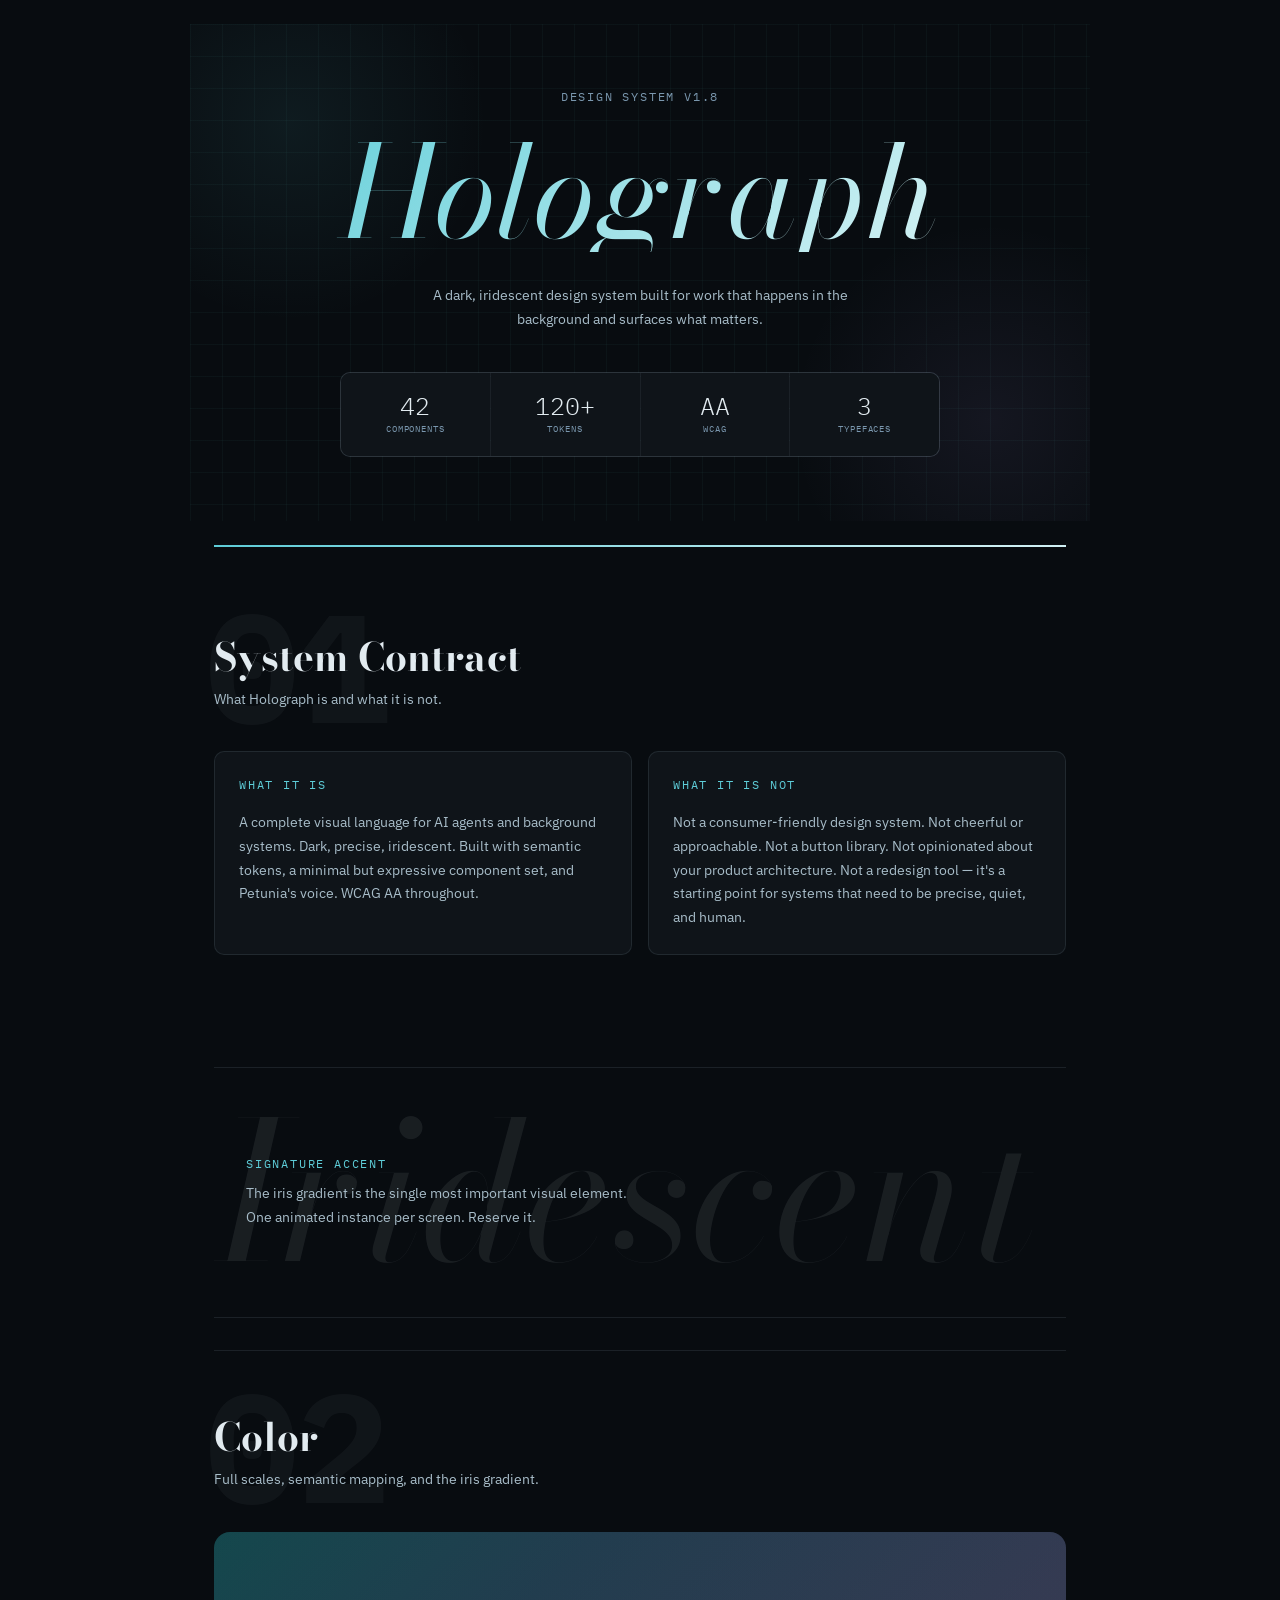
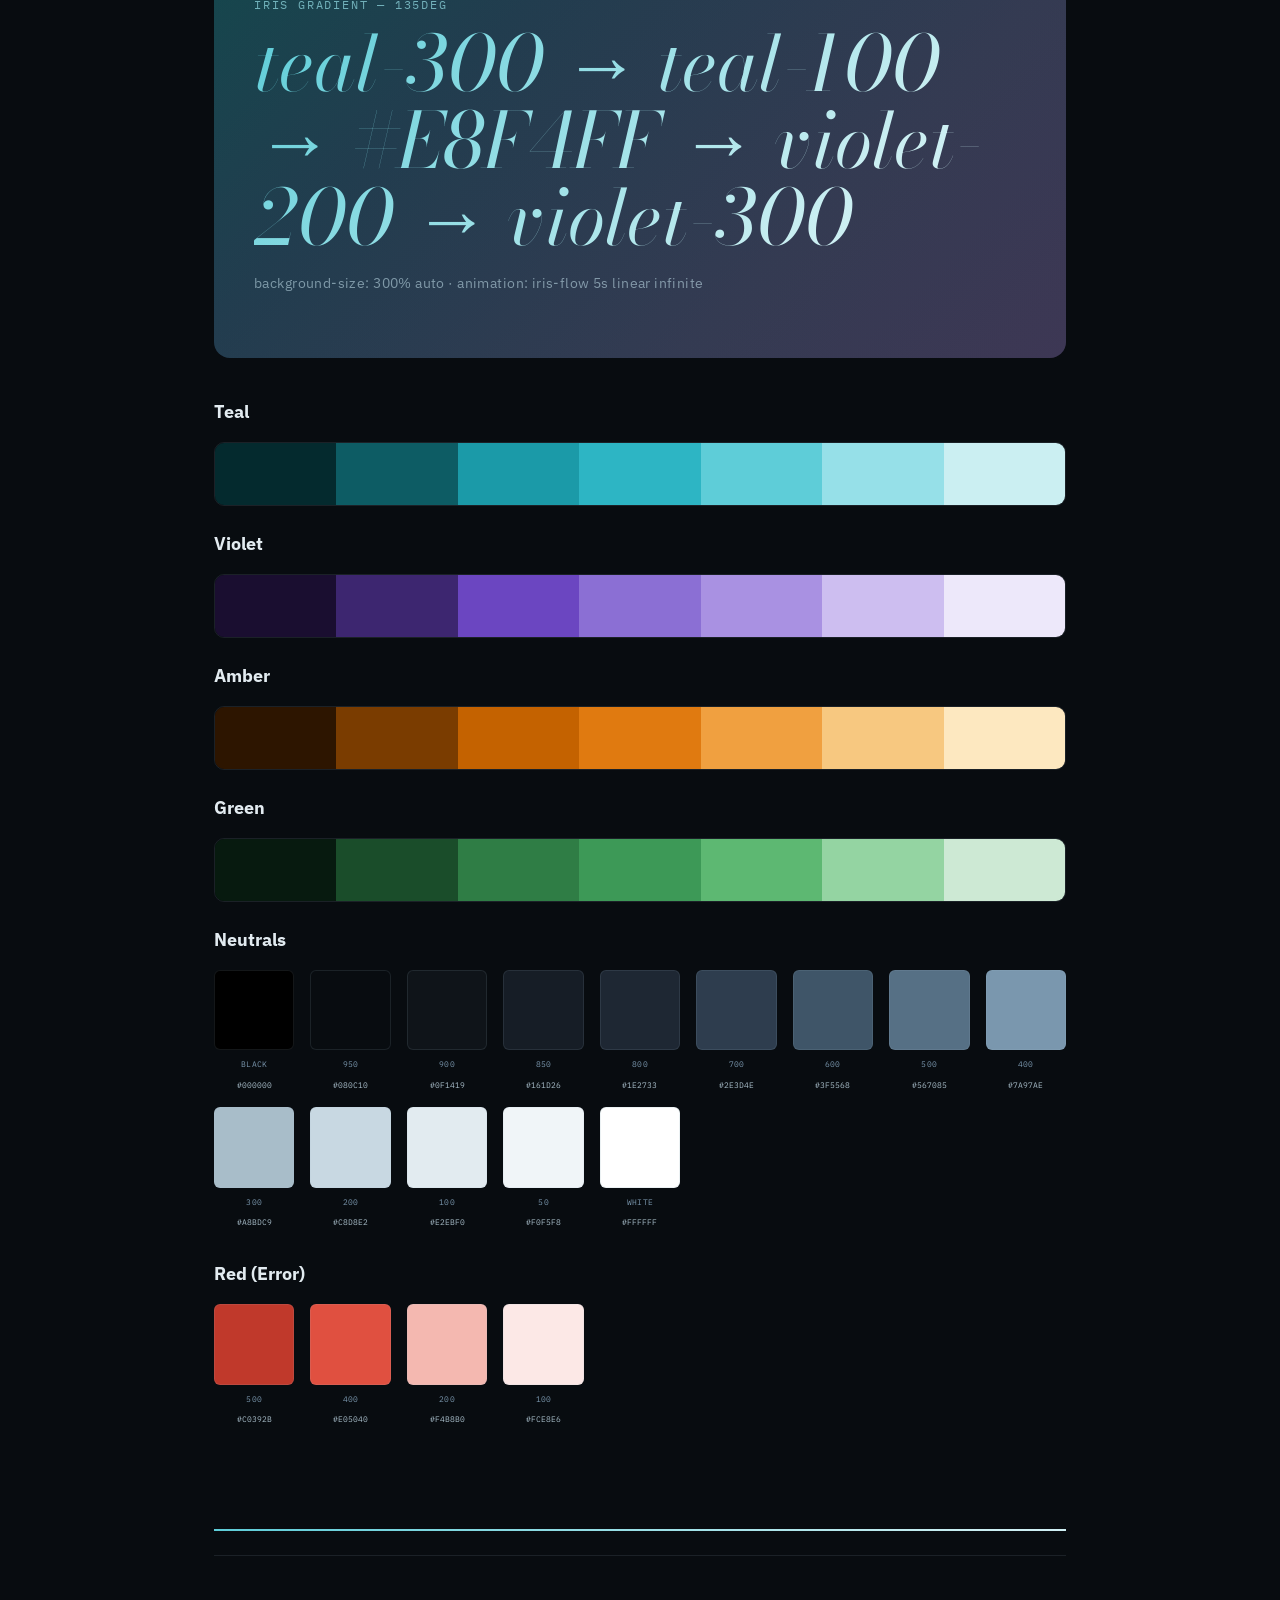
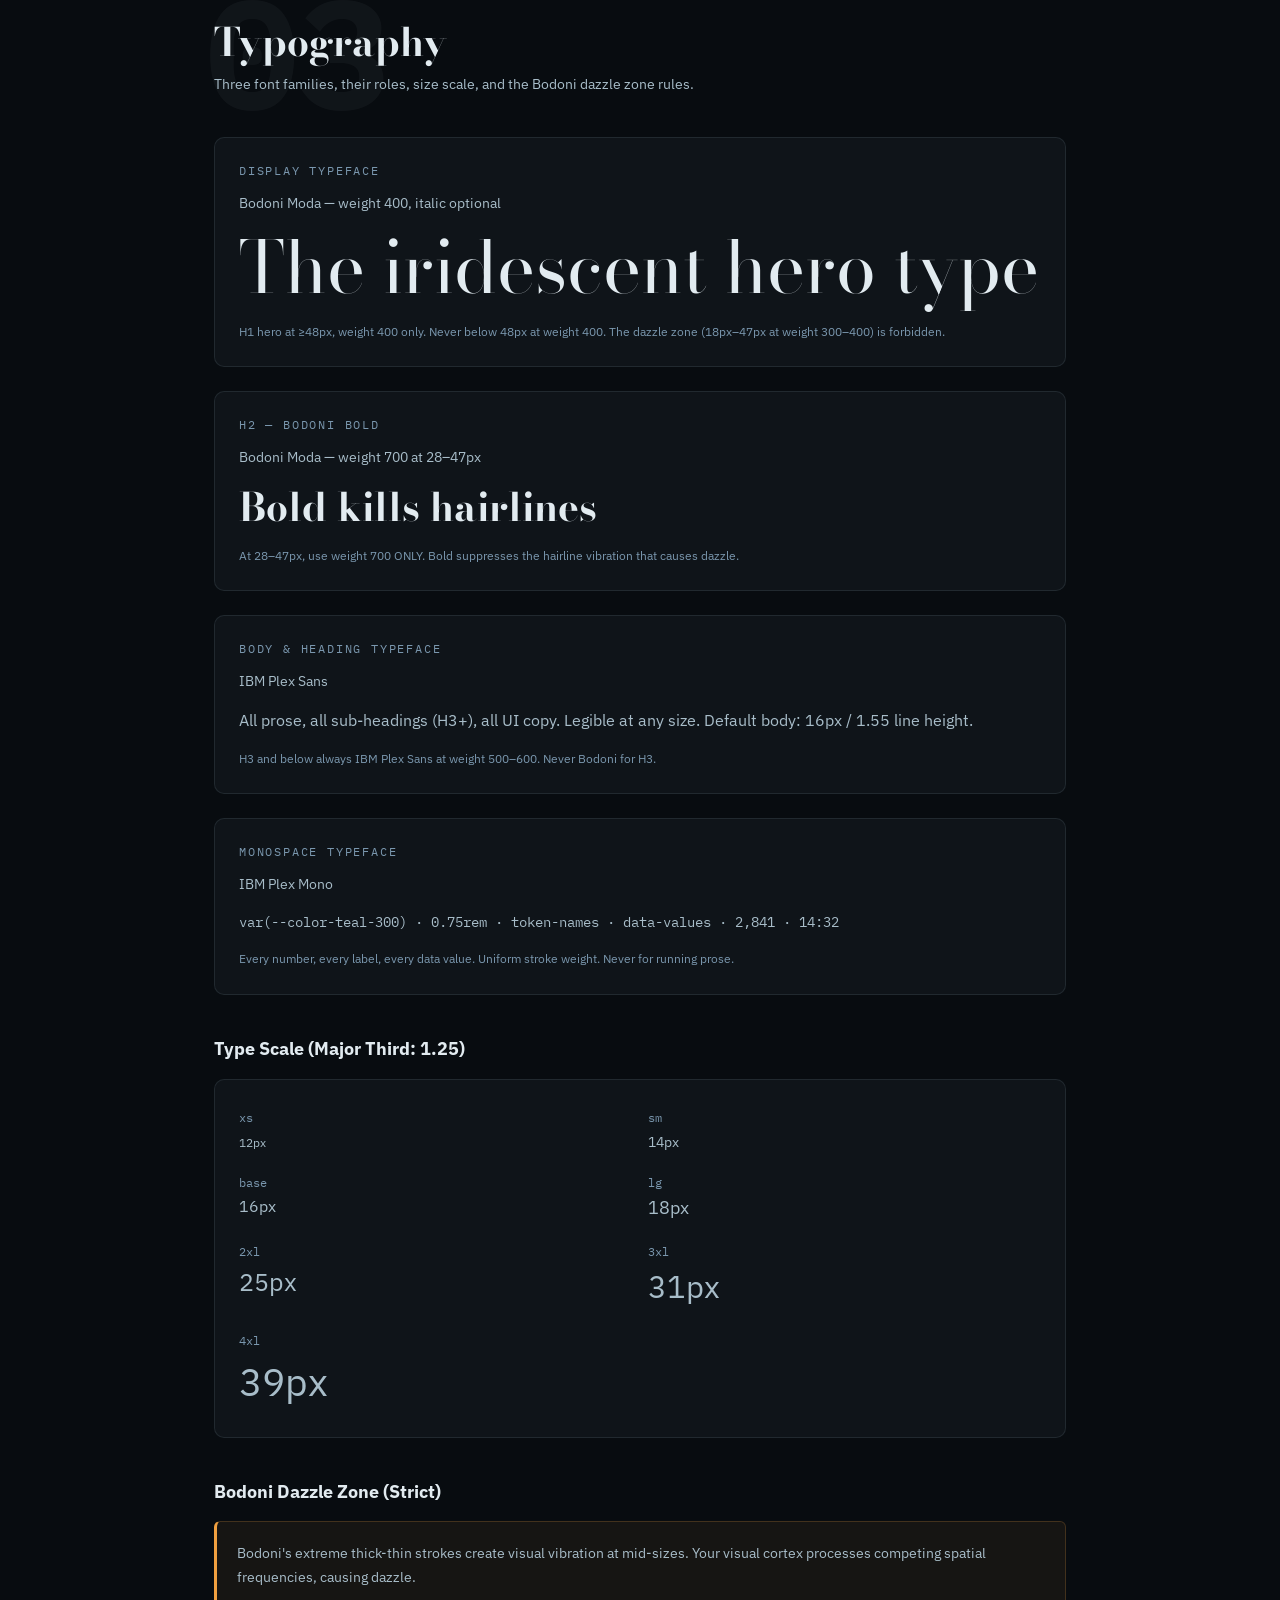
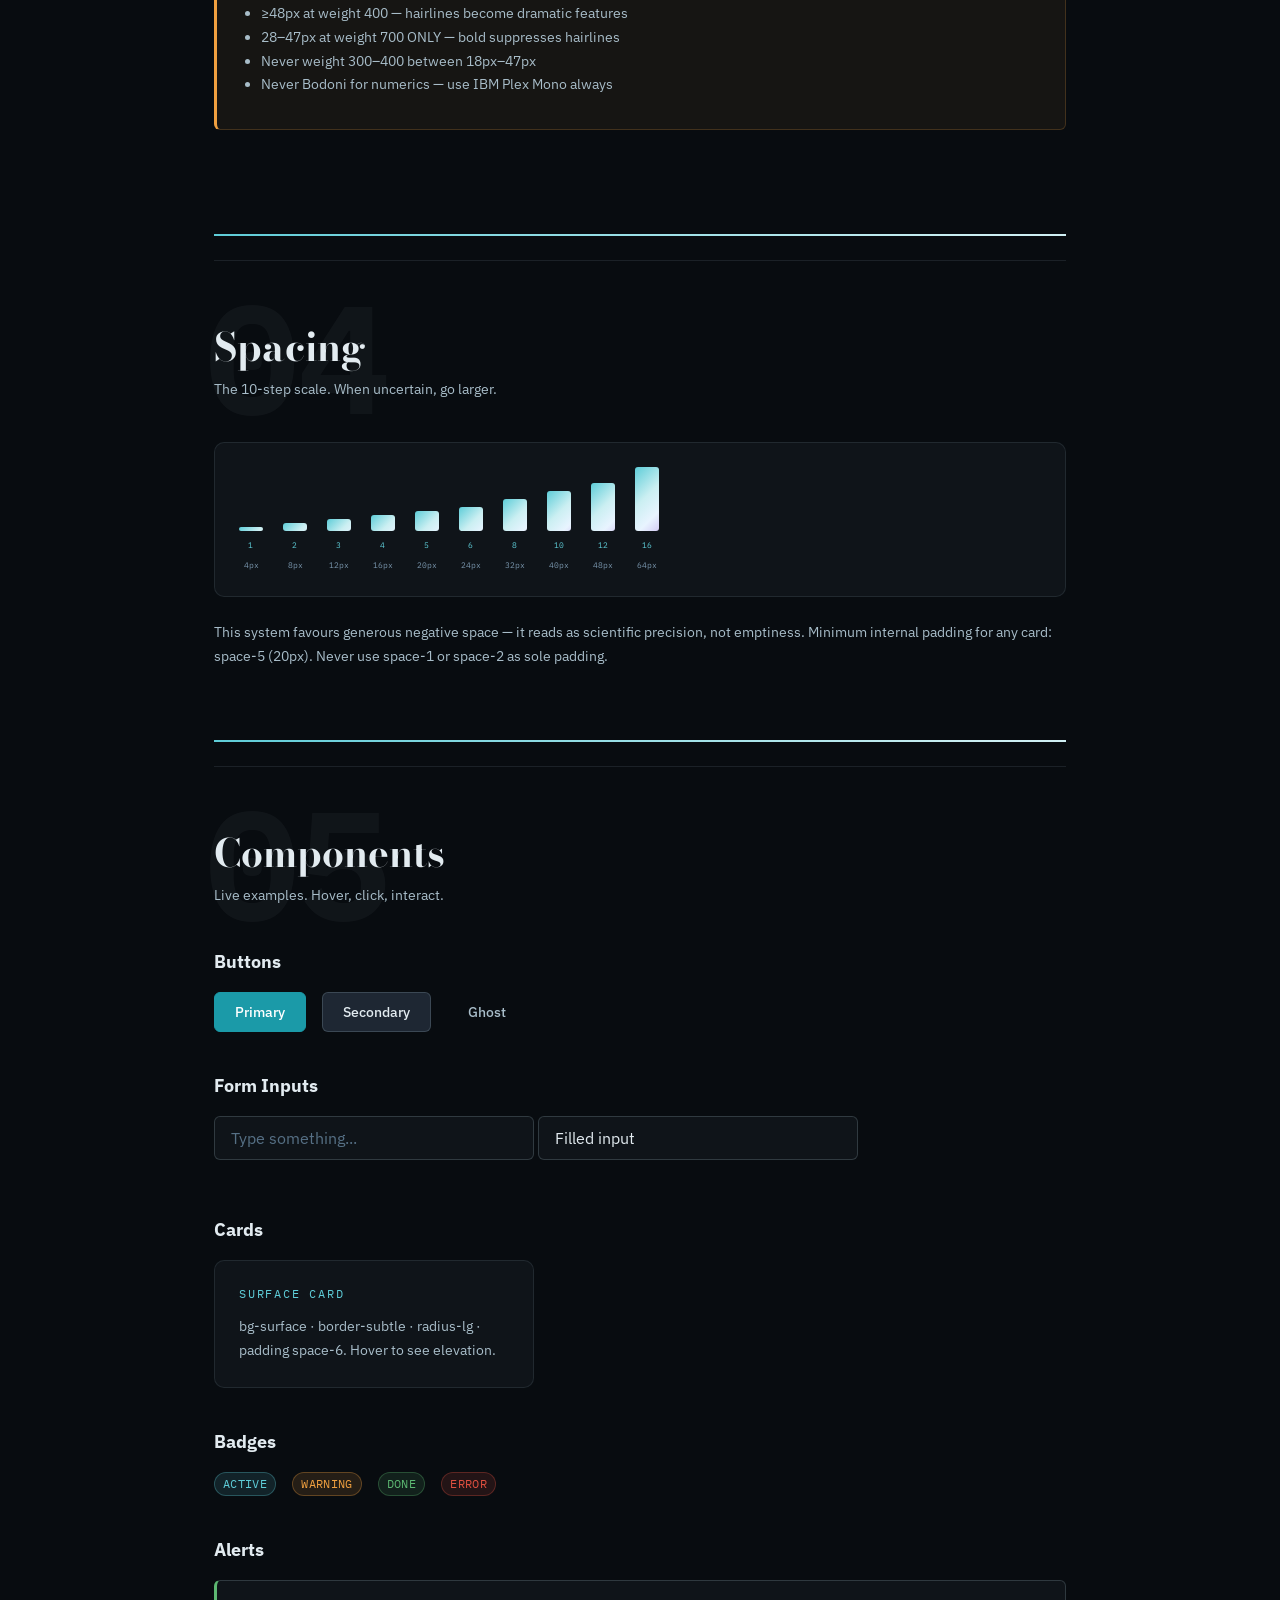
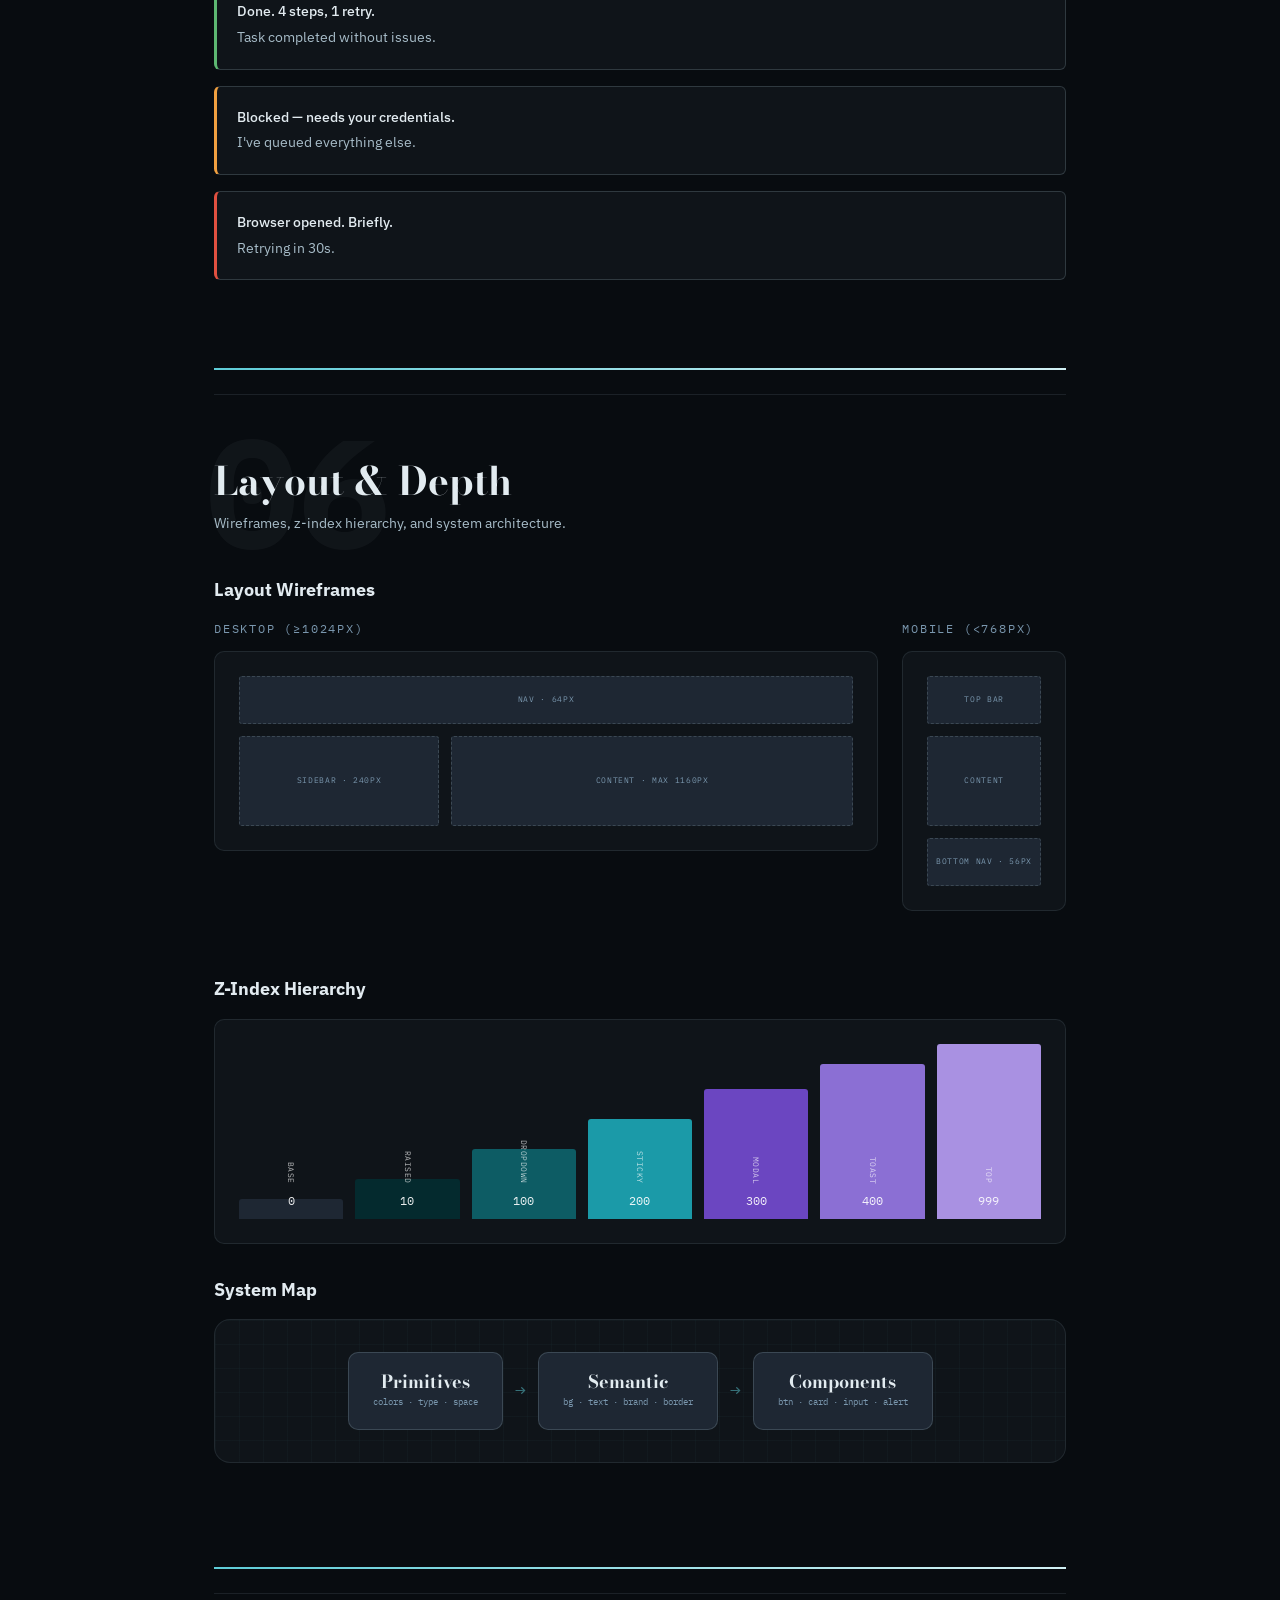
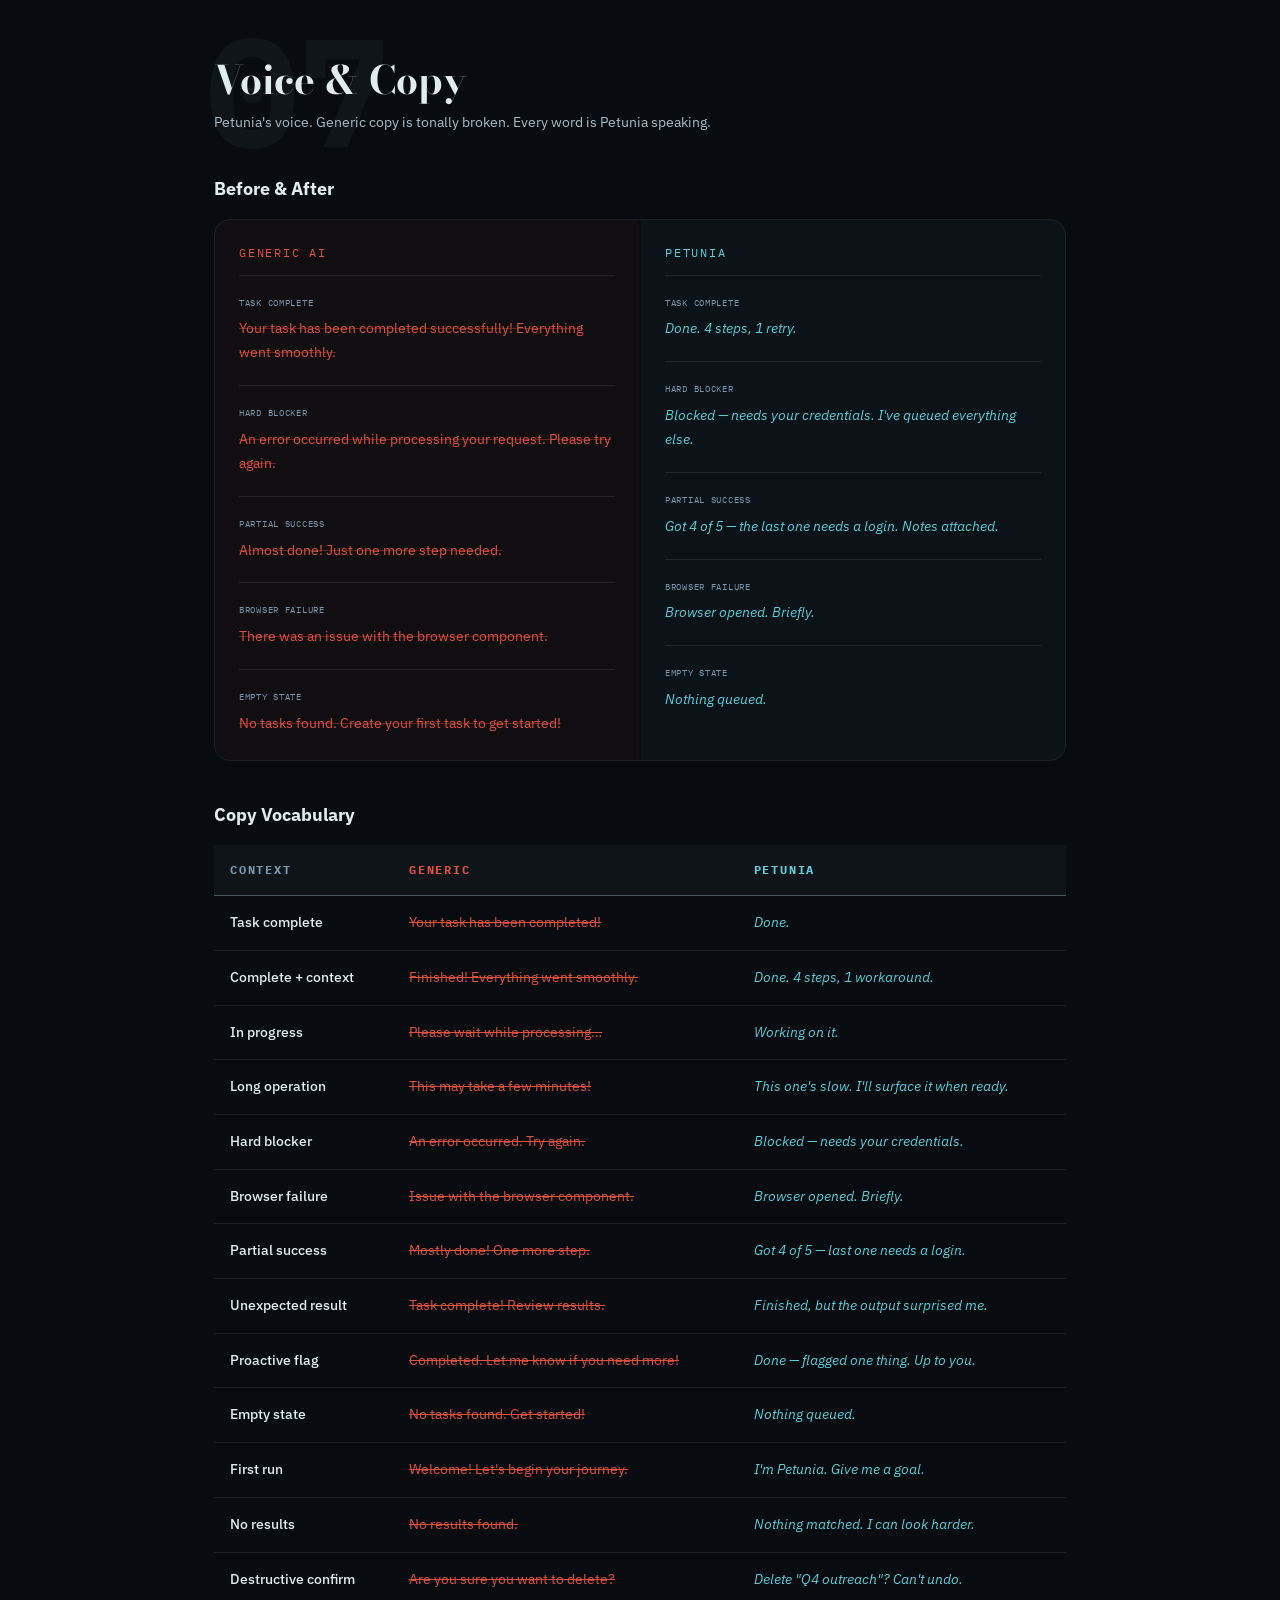
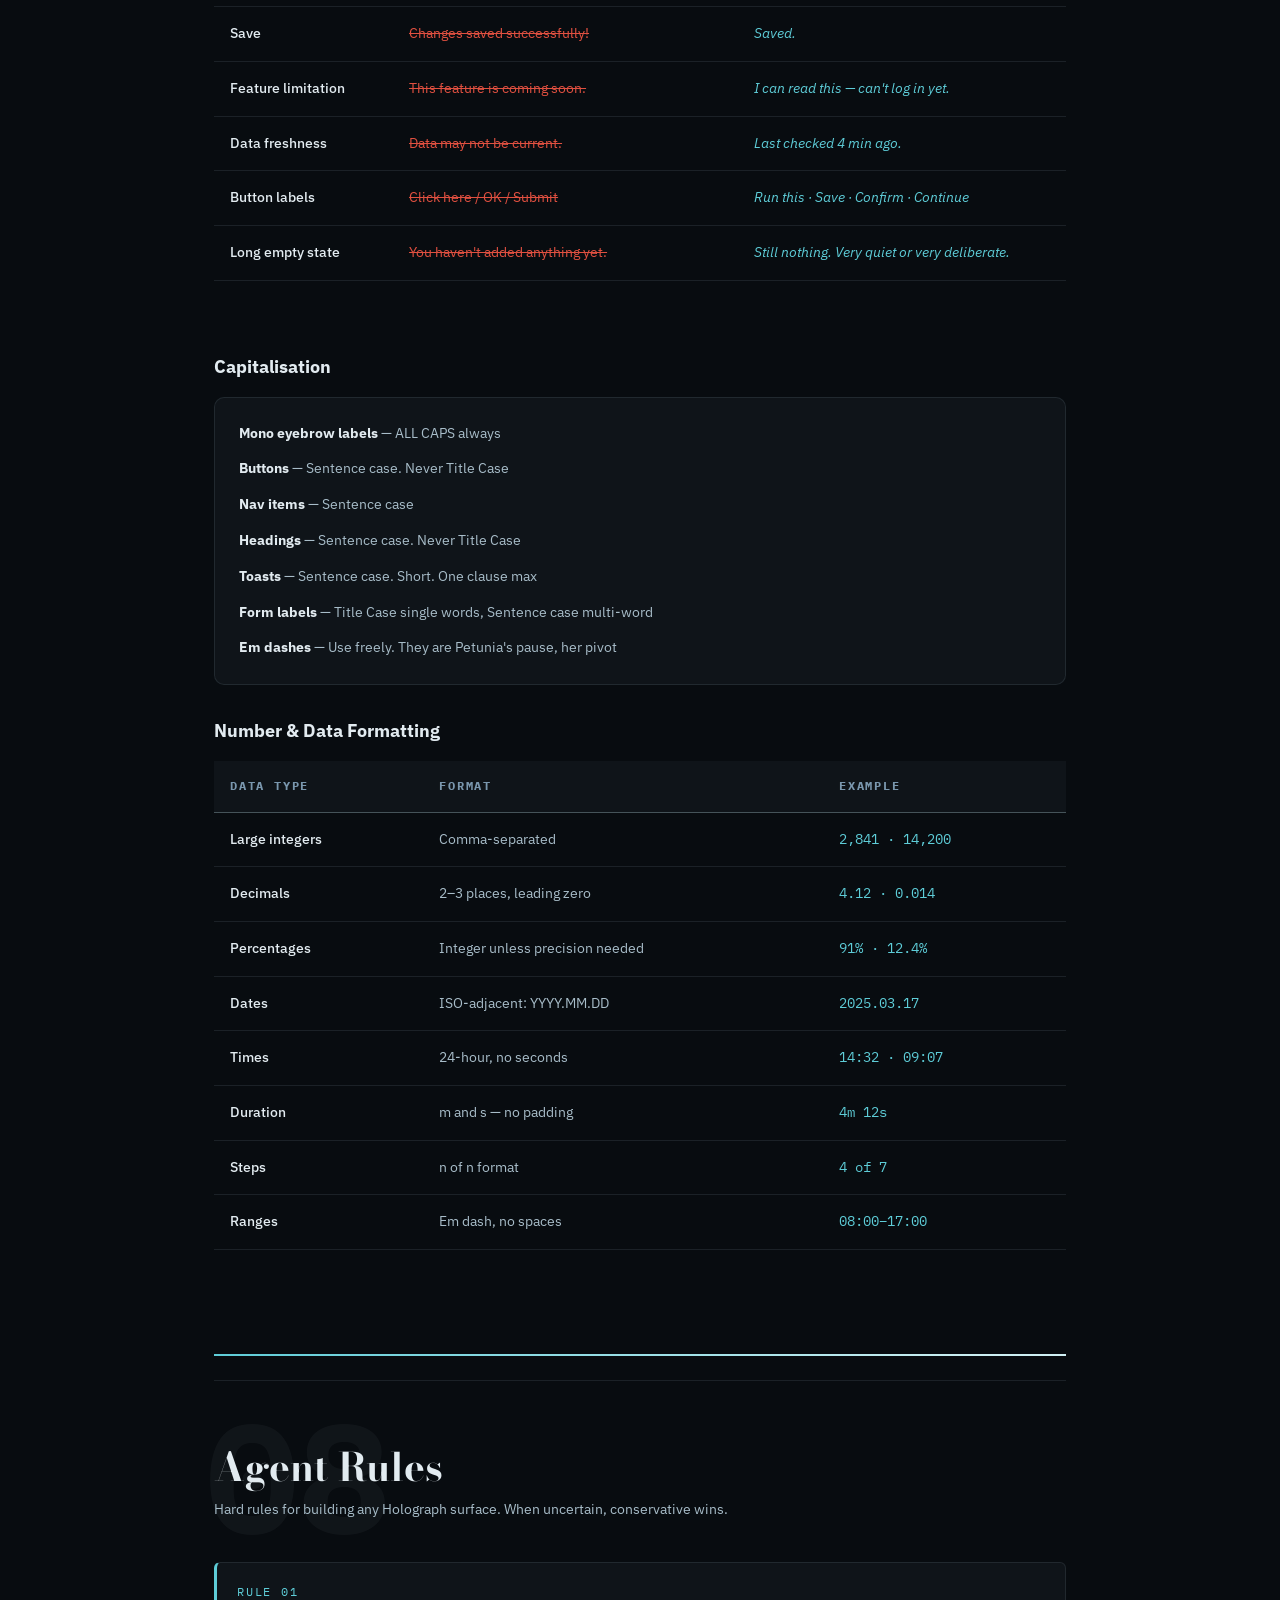
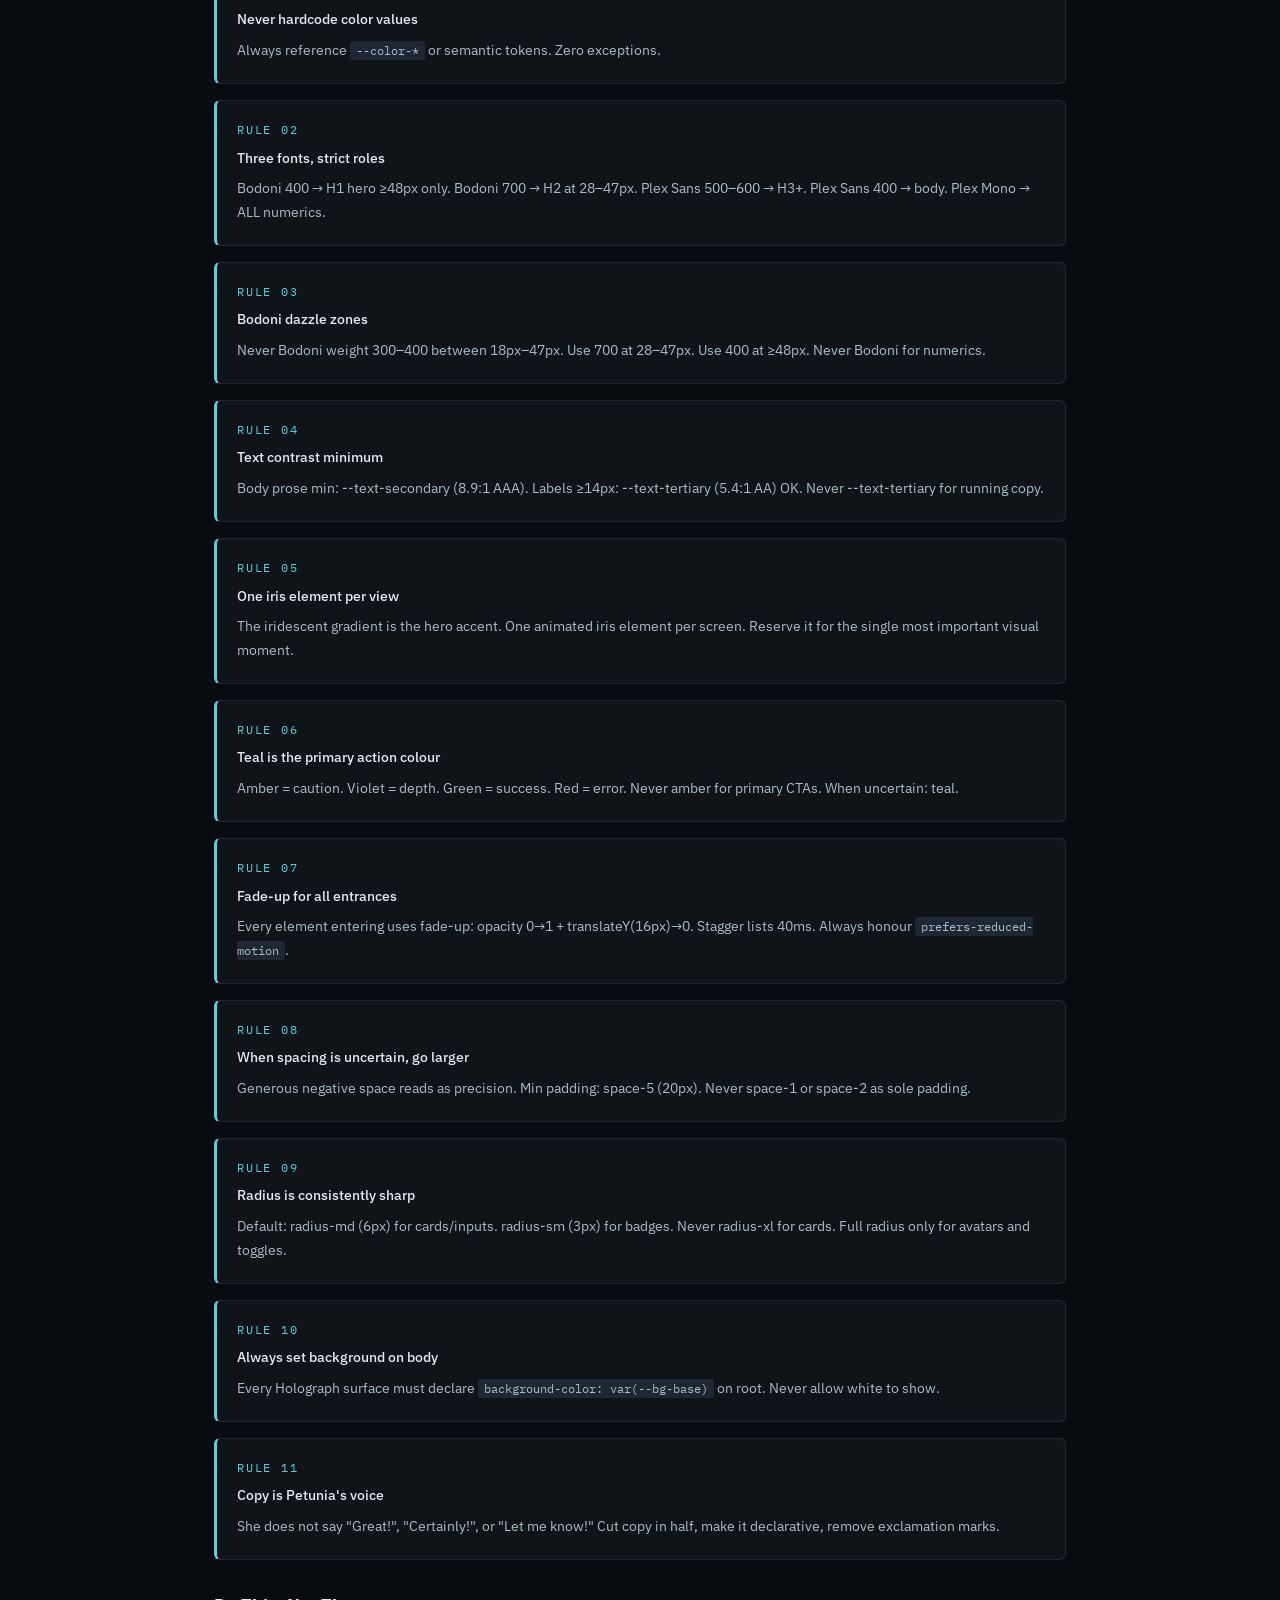
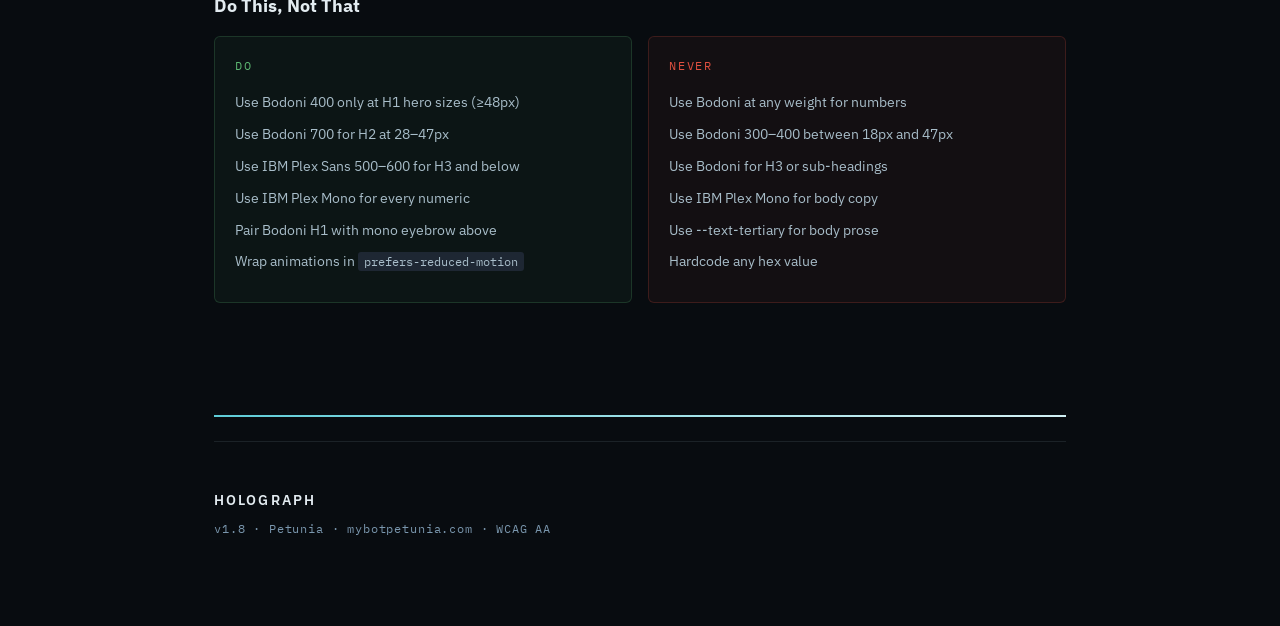
==== design/index.html @ ef8c30b2 "Restore visual richness to design system — hero, Bodoni bleed, iris showcase, color bands, live comp" ====
<!DOCTYPE html>
<html lang="en">
<head>
  <meta charset="UTF-8">
  <meta name="viewport" content="width=device-width, initial-scale=1.0">
  <title>Holograph — Design System v1.8</title>
  <link rel="icon" type="image/svg+xml" href="[data-uri]">
  <meta name="theme-color" content="#080C10">
  <link rel="preconnect" href="https://fonts.googleapis.com">
  <link href="https://fonts.googleapis.com/css2?family=Bodoni+Moda:ital,opsz,wght@0,6..96,400;0,6..96,700;1,6..96,300&family=IBM+Plex+Mono:wght@300;400;500&family=IBM+Plex+Sans:ital,wght@0,300;0,400;0,500;1,400&display=swap" rel="stylesheet">
  <style>
    /* ═══════════════════════════════════════════════════════════
       HOLOGRAPH DESIGN SYSTEM v1.8
       Built for: Petunia · mybotpetunia.com
       Visual language: dark, iridescent, precise
       Typography: Bodoni Moda (display) + IBM Plex Sans (body)
                   + IBM Plex Mono (labels / data / code)
       WCAG AA compliant · SIL Open Font License
    ═══════════════════════════════════════════════════════════ */
    :root {
      --color-black:       #000000;
      --color-neutral-950: #080C10;
      --color-neutral-900: #0F1419;
      --color-neutral-850: #161D26;
      --color-neutral-800: #1E2733;
      --color-neutral-700: #2E3D4E;
      --color-neutral-600: #3F5568;
      --color-neutral-500: #567085;
      --color-neutral-400: #7A97AE;
      --color-neutral-300: #A8BDC9;
      --color-neutral-200: #C8D8E2;
      --color-neutral-100: #E2EBF0;
      --color-neutral-50:  #F0F5F8;
      --color-white:       #FFFFFF;
      --color-teal-900:  #042A2E;
      --color-teal-700:  #0D5C64;
      --color-teal-500:  #1B9AA8;
      --color-teal-400:  #2DB5C4;
      --color-teal-300:  #5ECDD8;
      --color-teal-200:  #96E0E8;
      --color-teal-100:  #CBEFF2;
      --color-violet-900: #1A0E30;
      --color-violet-700: #3D2670;
      --color-violet-500: #6B46C1;
      --color-violet-400: #8B6FD4;
      --color-violet-300: #A991E2;
      --color-violet-200: #CDBEF0;
      --color-violet-100: #EDE8FA;
      --color-amber-900: #2D1500;
      --color-amber-700: #7A3C00;
      --color-amber-500: #C46200;
      --color-amber-400: #E07A10;
      --color-amber-300: #F0A040;
      --color-amber-200: #F7C880;
      --color-amber-100: #FDE8C0;
      --color-green-900: #071A0F;
      --color-green-700: #1A4D2A;
      --color-green-500: #2F7D45;
      --color-green-400: #3D9957;
      --color-green-300: #5DB872;
      --color-green-200: #94D4A2;
      --color-green-100: #CDE9D4;
      --color-red-500: #C0392B;
      --color-red-400: #E05040;
      --color-red-200: #F4B8B0;
      --color-red-100: #FCE8E6;
      --bg-base:      var(--color-neutral-950);
      --bg-surface:   var(--color-neutral-900);
      --bg-overlay:   var(--color-neutral-850);
      --bg-raised:    var(--color-neutral-800);
      --bg-subtle:    var(--color-neutral-700);
      --text-primary:    var(--color-neutral-100);
      --text-secondary:  var(--color-neutral-300);
      --text-tertiary:   var(--color-neutral-400);
      --text-placeholder:var(--color-neutral-500);
      --text-disabled:   var(--color-neutral-600);
      --brand-teal:      var(--color-teal-300);
      --brand-teal-dim:  var(--color-teal-500);
      --brand-violet:    var(--color-violet-300);
      --brand-amber:     var(--color-amber-300);
      --brand-green:     var(--color-green-300);
      --iris-gradient: linear-gradient(135deg,
        var(--color-teal-300) 0%, var(--color-teal-100) 30%,
        #E8F4FF 50%, var(--color-violet-200) 70%, var(--color-violet-300) 100%);
      --iris-gradient-h: linear-gradient(90deg,
        var(--color-teal-400) 0%, #C8E8F0 40%, #FFFFFF 55%, var(--color-violet-300) 100%);
      --space-1:  0.25rem;  --space-2:  0.5rem;   --space-3:  0.75rem;
      --space-4:  1rem;     --space-5:  1.25rem;   --space-6:  1.5rem;
      --space-8:  2rem;     --space-10: 2.5rem;    --space-12: 3rem;
      --space-16: 4rem;
      --font-display: 'Bodoni Moda', serif;
      --font-body:    'IBM Plex Sans', sans-serif;
      --font-mono:    'IBM Plex Mono', monospace;
      --text-xs: 0.75rem; --text-sm: 0.875rem; --text-base: 1rem;
      --text-lg: 1.125rem; --text-2xl: 1.563rem; --text-3xl: 1.953rem; --text-4xl: 2.441rem;
      --leading-tight: 1.15; --leading-snug: 1.35;
      --leading-normal: 1.55; --leading-relaxed: 1.7;
      --tracking-tight: -0.02em; --tracking-normal: 0;
      --tracking-wide: 0.03em; --tracking-wider: 0.07em; --tracking-widest: 0.15em;
      --weight-light: 300; --weight-regular: 400; --weight-medium: 500; --weight-bold: 700;
      --radius-sm: 3px; --radius-md: 6px; --radius-lg: 10px; --radius-xl: 16px;
      --border-subtle:  rgba(162,189,201,0.12);
      --border-default: rgba(162,189,201,0.22);
      --border-strong:  rgba(162,189,201,0.40);
      --border-focus:   var(--color-teal-300);
      --border-error:   var(--color-red-400);
      --border-amber:   rgba(240,160,64,0.45);
      --shadow-sm: 0 1px 3px rgba(0,0,0,0.4), 0 1px 2px rgba(0,0,0,0.3);
      --shadow-md: 0 4px 12px rgba(0,0,0,0.5), 0 2px 4px rgba(0,0,0,0.3);
      --shadow-lg: 0 10px 30px rgba(0,0,0,0.6), 0 4px 8px rgba(0,0,0,0.3);
      --shadow-teal: 0 0 0 3px rgba(94,205,216,0.25);
      --ease-default: cubic-bezier(0.4,0,0.2,1);
      --ease-out: cubic-bezier(0,0,0.2,1);
      --ease-spring: cubic-bezier(0.34,1.56,0.64,1);
      --duration-fast: 100ms; --duration-base: 180ms; --duration-slow: 320ms;
      --z-base: 0; --z-raised: 10; --z-dropdown: 100; --z-sticky: 200;
      --z-modal: 300; --z-toast: 400; --z-top: 999;
    }

    * { box-sizing: border-box; margin: 0; padding: 0; }
    html { font-size: 16px; scroll-behavior: smooth; }
    body {
      background-color: var(--bg-base);
      color: var(--text-secondary);
      font-family: var(--font-body);
      font-size: var(--text-base);
      line-height: var(--leading-normal);
      -webkit-font-smoothing: antialiased;
      overflow-x: hidden;
    }
    ::selection { background: rgba(94,205,216,0.25); color: var(--text-primary); }

    @keyframes iris-flow {
      0%   { background-position: 0% 50%; }
      50%  { background-position: 100% 50%; }
      100% { background-position: 0% 50%; }
    }
    @keyframes fade-up {
      from { opacity: 0; transform: translateY(16px); }
      to   { opacity: 1; transform: translateY(0); }
    }
    @media (prefers-reduced-motion: reduce) {
      * { animation-duration: 0.01ms !important; animation-iteration-count: 1 !important; transition-duration: 0.01ms !important; }
    }

    /* ── LAYOUT ── */
    main { max-width: 900px; margin: 0 auto; padding: var(--space-6); }

    /* ── HERO ── */
    .hero {
      position: relative;
      padding: var(--space-16) var(--space-8);
      margin: 0 calc(-1 * var(--space-6));
      overflow: hidden;
      text-align: center;
    }
    .hero-grid {
      position: absolute; inset: 0;
      background-image:
        linear-gradient(rgba(94,205,216,0.04) 1px, transparent 1px),
        linear-gradient(90deg, rgba(94,205,216,0.04) 1px, transparent 1px);
      background-size: 32px 32px;
    }
    .hero-glow-1 {
      position: absolute; width: 400px; height: 400px; top: -100px; left: -100px;
      background: radial-gradient(circle, rgba(94,205,216,0.08) 0%, transparent 70%);
      pointer-events: none;
    }
    .hero-glow-2 {
      position: absolute; width: 400px; height: 400px; bottom: -100px; right: -100px;
      background: radial-gradient(circle, rgba(169,145,226,0.08) 0%, transparent 70%);
      pointer-events: none;
    }
    .hero-content { position: relative; z-index: 1; }
    .hero-eyebrow {
      font-family: var(--font-mono); font-size: var(--text-xs);
      letter-spacing: var(--tracking-widest); text-transform: uppercase;
      color: var(--text-tertiary); margin-bottom: var(--space-6);
    }
    .hero-title {
      font-family: var(--font-display); font-size: clamp(4rem, 14vw, 8rem);
      font-weight: 400; font-style: italic; line-height: 0.95;
      background: var(--iris-gradient); background-size: 300% auto;
      animation: iris-flow 5s linear infinite;
      -webkit-background-clip: text; -webkit-text-fill-color: transparent;
      background-clip: text; margin-bottom: var(--space-8);
    }
    .hero-desc {
      font-size: var(--text-sm); color: var(--text-secondary);
      max-width: 480px; margin: 0 auto var(--space-10);
      line-height: var(--leading-relaxed);
    }
    .hero-stats {
      display: flex; justify-content: center; gap: 1px;
      background: var(--border-subtle); border-radius: var(--radius-lg);
      overflow: hidden; border: 1px solid var(--border-subtle);
      max-width: 600px; margin: 0 auto;
    }
    .hero-stat {
      flex: 1; background: var(--bg-surface); padding: var(--space-5) var(--space-4);
      text-align: center;
    }
    .hero-stat-val {
      font-family: var(--font-mono); font-size: var(--text-2xl);
      font-weight: 300; color: var(--text-primary); line-height: 1;
      margin-bottom: var(--space-1);
    }
    .hero-stat-label {
      font-family: var(--font-mono); font-size: 9px;
      letter-spacing: 0.1em; text-transform: uppercase;
      color: var(--text-tertiary);
    }

    /* ── SECTION STYLES ── */
    section {
      padding: var(--space-16) 0 var(--space-12);
      border-top: 1px solid var(--border-subtle);
      animation: fade-up 0.6s ease-out both;
    }
    section:first-of-type { border-top: none; }
    .sec-head { display: flex; align-items: baseline; gap: var(--space-4);
      margin-bottom: var(--space-10); position: relative; }
    .sec-num {
      font-family: var(--font-mono); font-size: clamp(5rem, 12vw, 10rem);
      font-weight: 700; color: var(--text-primary); opacity: 0.04;
      line-height: 1; position: absolute; left: -0.5rem; top: 50%;
      transform: translateY(-55%); pointer-events: none; user-select: none;
    }
    .sec-head > div { position: relative; z-index: 1; }
    .sec-title {
      font-family: var(--font-display); font-size: clamp(1.5rem, 6vw, var(--text-4xl));
      font-weight: 700; color: var(--text-primary); line-height: var(--leading-tight);
    }
    .sec-desc {
      font-size: var(--text-sm); color: var(--text-secondary);
      margin-top: var(--space-2); line-height: var(--leading-relaxed);
    }
    .sub { font-family: var(--font-body); font-size: var(--text-lg);
      color: var(--text-primary); margin-bottom: var(--space-4); }
    .sub-mt { margin-top: var(--space-10); }
    .label {
      font-family: var(--font-mono); font-size: var(--text-xs);
      letter-spacing: var(--tracking-widest); text-transform: uppercase;
      color: var(--text-tertiary); margin-bottom: var(--space-3);
    }

    /* ── DIVIDER ── */
    .div-iris {
      height: 2px; background: var(--iris-gradient);
      background-size: 300% auto; animation: iris-flow 5s linear infinite;
      margin: var(--space-6) 0;
    }

    /* ── BODONI BLEED ── oversized italic at 8% opacity */
    .bodoni-bleed {
      overflow: hidden; padding: var(--space-10) 0; margin: var(--space-8) 0;
      border-top: 1px solid var(--border-subtle);
      border-bottom: 1px solid var(--border-subtle);
      position: relative;
    }
    .bodoni-bleed-text {
      font-family: var(--font-display); font-size: clamp(5rem, 16vw, 12rem);
      font-weight: 300; font-style: italic; line-height: 0.88;
      color: var(--text-primary); opacity: 0.08;
      white-space: nowrap; pointer-events: none; user-select: none;
    }
    .bodoni-bleed-fg {
      position: absolute; inset: 0; display: flex;
      flex-direction: column; justify-content: center;
      padding: 0 var(--space-8);
    }
    .bodoni-bleed-fg .label { color: var(--brand-teal); margin-bottom: var(--space-2); }
    .bodoni-bleed-fg p {
      font-size: var(--text-sm); color: var(--text-secondary);
      max-width: 400px; line-height: var(--leading-relaxed);
    }

    /* ── IRIS SHOWCASE ── */
    .iris-showcase {
      position: relative; overflow: hidden; border-radius: var(--radius-xl);
      margin-bottom: var(--space-10); padding: var(--space-16) var(--space-10);
      background: linear-gradient(135deg, var(--color-teal-900) 0%, #0A1A2E 30%, var(--color-violet-900) 100%);
    }
    .iris-showcase-glow {
      position: absolute; inset: 0; background: var(--iris-gradient);
      background-size: 300% auto; animation: iris-flow 5s linear infinite; opacity: 0.18;
    }
    .iris-showcase-content { position: relative; z-index: 1; }
    .iris-showcase-text {
      font-family: var(--font-display); font-size: clamp(2.5rem, 6vw, 5rem);
      font-weight: 300; font-style: italic; line-height: 1.0;
      background: var(--iris-gradient); background-size: 300% auto;
      animation: iris-flow 5s linear infinite;
      -webkit-background-clip: text; -webkit-text-fill-color: transparent;
      background-clip: text;
    }
    .iris-showcase-sub {
      font-family: var(--font-body); font-size: var(--text-sm);
      color: rgba(200,230,240,0.55); margin-top: var(--space-4);
      letter-spacing: var(--tracking-wide);
    }

    /* ── COLOR BAND ── horizontal gradient strip */
    .color-band {
      display: flex; height: 64px; border-radius: var(--radius-lg);
      overflow: hidden; margin-bottom: var(--space-6);
      border: 1px solid var(--border-subtle);
    }
    .color-band-swatch {
      flex: 1; position: relative; cursor: default;
      transition: flex 0.3s var(--ease-out);
    }
    .color-band-swatch:hover { flex: 3; }
    .cb-label {
      position: absolute; bottom: var(--space-2); left: var(--space-3);
      font-family: var(--font-mono); font-size: 9px; letter-spacing: 0.08em;
      text-transform: uppercase; color: rgba(255,255,255,0.65);
      opacity: 0; transition: opacity 0.2s; white-space: nowrap;
    }
    .color-band-swatch:hover .cb-label { opacity: 1; }

    /* ── SWATCH GRID ── */
    .swatch-grid {
      display: grid; grid-template-columns: repeat(auto-fill, minmax(80px, 1fr));
      gap: var(--space-4); margin-bottom: var(--space-8);
    }
    .sw { display: flex; flex-direction: column; gap: var(--space-2); text-align: center; }
    .sw-box { width: 100%; aspect-ratio: 1; border-radius: var(--radius-md); border: 1px solid var(--border-subtle); }
    .sw-tok { font-family: var(--font-mono); font-size: 8px; letter-spacing: var(--tracking-wide); color: var(--text-tertiary); text-transform: uppercase; }
    .sw-hex { font-family: var(--font-mono); font-size: 8px; color: var(--text-secondary); }

    /* ── TYPE SPECIMENS ── */
    .type-card {
      background: var(--bg-surface); border: 1px solid var(--border-subtle);
      border-radius: var(--radius-lg); padding: var(--space-6);
      margin-bottom: var(--space-6);
    }
    .type-card .label { margin-bottom: var(--space-3); }
    .type-card .family {
      font-size: var(--text-sm); color: var(--text-secondary); margin-bottom: var(--space-2);
    }
    .type-card .specimen { margin: var(--space-4) 0; }
    .type-card .note {
      font-size: var(--text-xs); color: var(--text-tertiary); line-height: var(--leading-relaxed);
    }

    /* ── CARDS ── */
    .card-row { display: grid; grid-template-columns: 1fr 1fr; gap: var(--space-4); margin-bottom: var(--space-8); }
    .card {
      background: var(--bg-surface); border: 1px solid var(--border-subtle);
      border-radius: var(--radius-lg); padding: var(--space-6);
    }
    .card-title {
      font-family: var(--font-mono); font-size: var(--text-xs);
      letter-spacing: var(--tracking-widest); text-transform: uppercase;
      color: var(--brand-teal); margin-bottom: var(--space-4);
    }
    .card-content { font-size: var(--text-sm); line-height: var(--leading-relaxed); }

    /* ── SPACING SCALE VISUAL ── */
    .spacing-row {
      display: flex; align-items: flex-end; gap: var(--space-5);
      padding: var(--space-6); background: var(--bg-surface);
      border: 1px solid var(--border-subtle); border-radius: var(--radius-lg);
      margin-bottom: var(--space-4); overflow-x: auto;
    }
    .sp-item { display: flex; flex-direction: column; align-items: center; gap: var(--space-2); flex-shrink: 0; }
    .sp-bar {
      background: var(--iris-gradient); background-size: 300% auto;
      animation: iris-flow 5s linear infinite; border-radius: 3px; width: 24px;
    }
    .sp-tok { font-family: var(--font-mono); font-size: 8px; color: var(--brand-teal); letter-spacing: 0.06em; text-align: center; }
    .sp-px { font-family: var(--font-mono); font-size: 8px; color: var(--text-tertiary); }

    /* ── LIVE COMPONENT DEMOS ── */
    .demo-row { display: flex; flex-wrap: wrap; gap: var(--space-4); margin-bottom: var(--space-8); align-items: center; }
    .btn-demo {
      display: inline-flex; align-items: center; justify-content: center;
      font-family: var(--font-body); font-size: var(--text-sm); font-weight: 500;
      padding: 10px var(--space-5); border-radius: var(--radius-md);
      cursor: pointer; transition: all var(--duration-base) var(--ease-default);
      text-decoration: none; border: 1px solid transparent;
    }
    .btn-primary {
      background: var(--color-teal-500); border-color: var(--color-teal-500); color: white;
    }
    .btn-primary:hover { background: var(--color-teal-400); }
    .btn-primary:focus { box-shadow: var(--shadow-teal); outline: none; }
    .btn-secondary {
      background: var(--bg-raised); border-color: var(--border-default); color: var(--text-primary);
    }
    .btn-secondary:hover { background: var(--bg-subtle); border-color: var(--border-strong); }
    .btn-ghost {
      background: transparent; border-color: transparent; color: var(--text-secondary);
    }
    .btn-ghost:hover { background: var(--bg-surface); color: var(--text-primary); }

    .input-demo {
      background: var(--bg-surface); border: 1px solid var(--border-default);
      border-radius: var(--radius-md); color: var(--text-primary);
      padding: 10px var(--space-4); min-height: 44px;
      font-family: var(--font-body); font-size: var(--text-base);
      transition: all var(--duration-base) var(--ease-default);
      width: 100%; max-width: 320px;
    }
    .input-demo:hover { border-color: var(--border-strong); }
    .input-demo:focus { border-color: var(--border-focus); box-shadow: var(--shadow-teal); outline: none; }
    .input-demo::placeholder { color: var(--text-placeholder); }

    .card-demo {
      background: var(--bg-surface); border: 1px solid var(--border-subtle);
      border-radius: var(--radius-lg); padding: var(--space-6);
      max-width: 320px; transition: all var(--duration-base) var(--ease-default);
    }
    .card-demo:hover { border-color: var(--border-default); box-shadow: var(--shadow-md); transform: translateY(-2px); }
    .card-demo .card-title { margin-bottom: var(--space-3); }

    .badge-demo {
      font-family: var(--font-mono); font-size: var(--text-xs);
      letter-spacing: var(--tracking-wide); text-transform: uppercase;
      padding: 2px 8px; border-radius: 9999px; display: inline-block;
    }
    .badge-teal { background: rgba(94,205,216,0.12); color: var(--brand-teal); border: 1px solid rgba(94,205,216,0.3); }
    .badge-amber { background: rgba(240,160,64,0.12); color: var(--brand-amber); border: 1px solid rgba(240,160,64,0.3); }
    .badge-green { background: rgba(93,184,114,0.12); color: var(--brand-green); border: 1px solid rgba(93,184,114,0.3); }
    .badge-red { background: rgba(224,80,64,0.12); color: var(--color-red-400); border: 1px solid rgba(224,80,64,0.3); }

    .alert-demo {
      background: var(--bg-surface); border: 1px solid var(--border-default);
      border-left: 3px solid var(--brand-teal); border-radius: var(--radius-md);
      padding: var(--space-5); margin-bottom: var(--space-4);
    }
    .alert-demo.warn { border-left-color: var(--brand-amber); }
    .alert-demo.err { border-left-color: var(--color-red-400); }
    .alert-demo.ok { border-left-color: var(--brand-green); }
    .alert-title {
      font-family: var(--font-body); font-weight: 500;
      font-size: var(--text-sm); color: var(--text-primary); margin-bottom: var(--space-1);
    }
    .alert-body { font-size: var(--text-sm); }

    /* ── Z-INDEX VISUAL ── */
    .z-stack { display: flex; align-items: flex-end; gap: var(--space-3);
      padding: var(--space-6); background: var(--bg-surface);
      border: 1px solid var(--border-subtle); border-radius: var(--radius-lg);
      margin-bottom: var(--space-8); min-height: 200px;
    }
    .z-bar {
      flex: 1; border-radius: var(--radius-sm) var(--radius-sm) 0 0;
      display: flex; flex-direction: column; justify-content: flex-end;
      align-items: center; padding-bottom: var(--space-2);
      transition: all var(--duration-base) var(--ease-out);
    }
    .z-bar:hover { filter: brightness(1.2); }
    .z-bar-label {
      font-family: var(--font-mono); font-size: 8px; letter-spacing: 0.06em;
      text-transform: uppercase; writing-mode: vertical-rl; text-orientation: mixed;
      color: rgba(255,255,255,0.7); margin-bottom: var(--space-2);
    }
    .z-bar-val {
      font-family: var(--font-mono); font-size: var(--text-xs); color: rgba(255,255,255,0.9);
    }

    /* ── SYSTEM MAP (CSS-only flow) ── */
    .sys-flow {
      display: flex; align-items: center; justify-content: center;
      gap: var(--space-3); padding: var(--space-8);
      background: var(--bg-surface); border: 1px solid var(--border-subtle);
      border-radius: var(--radius-xl); margin-bottom: var(--space-8);
      position: relative; overflow: hidden;
    }
    .sys-flow-grid {
      position: absolute; inset: 0;
      background-image:
        linear-gradient(rgba(94,205,216,0.03) 1px, transparent 1px),
        linear-gradient(90deg, rgba(94,205,216,0.03) 1px, transparent 1px);
      background-size: 24px 24px;
    }
    .sys-node {
      position: relative; z-index: 1;
      background: var(--bg-raised); border: 1px solid var(--border-default);
      border-radius: var(--radius-lg); padding: var(--space-5) var(--space-6);
      text-align: center; transition: all var(--duration-base) var(--ease-out);
    }
    .sys-node:hover { transform: translateY(-2px); border-color: var(--brand-teal); }
    .sys-node-name {
      font-family: var(--font-display); font-size: var(--text-lg);
      font-weight: 700; color: var(--text-primary); line-height: 1;
    }
    .sys-node-sub {
      font-family: var(--font-mono); font-size: 9px; color: var(--text-tertiary);
      margin-top: var(--space-1);
    }
    .sys-arrow {
      position: relative; z-index: 1;
      font-family: var(--font-mono); font-size: var(--text-lg);
      color: var(--brand-teal); opacity: 0.5;
    }

    /* ── LAYOUT WIREFRAME ── */
    .wireframe {
      display: grid; gap: var(--space-3); padding: var(--space-6);
      background: var(--bg-surface); border: 1px solid var(--border-subtle);
      border-radius: var(--radius-lg); margin-bottom: var(--space-6);
    }
    .wf-desktop { grid-template-columns: 200px 1fr; grid-template-rows: 48px 1fr; min-height: 200px; }
    .wf-mobile { grid-template-columns: 1fr; grid-template-rows: 48px 1fr 48px; min-height: 260px; max-width: 200px; }
    .wf-block {
      background: var(--bg-raised); border: 1px dashed var(--border-default);
      border-radius: var(--radius-sm); display: flex; align-items: center;
      justify-content: center; padding: var(--space-2);
    }
    .wf-block span {
      font-family: var(--font-mono); font-size: 8px; letter-spacing: 0.08em;
      text-transform: uppercase; color: var(--text-tertiary);
    }
    .wf-nav { grid-column: 1 / -1; }
    .wf-sidebar { grid-row: 2 / -1; }

    /* ── VOICE TABLE ── */
    .voice-compare {
      display: grid; grid-template-columns: 1fr 1fr; gap: 2px;
      border-radius: var(--radius-xl); overflow: hidden;
      margin-bottom: var(--space-8); border: 1px solid var(--border-subtle);
    }
    .voice-col { padding: var(--space-6); }
    .voice-col-before { background: rgba(224,80,64,0.04); }
    .voice-col-after { background: rgba(94,205,216,0.04); }
    .voice-header {
      font-family: var(--font-mono); font-size: var(--text-xs);
      letter-spacing: var(--tracking-widest); text-transform: uppercase;
      margin-bottom: var(--space-5); padding-bottom: var(--space-3);
      border-bottom: 1px solid var(--border-subtle);
    }
    .voice-item {
      margin-bottom: var(--space-5); padding-bottom: var(--space-5);
      border-bottom: 1px solid var(--border-subtle);
    }
    .voice-item:last-child { margin-bottom: 0; padding-bottom: 0; border-bottom: none; }
    .voice-ctx {
      font-family: var(--font-mono); font-size: 9px; letter-spacing: 0.08em;
      text-transform: uppercase; color: var(--text-tertiary); margin-bottom: var(--space-2);
    }
    .voice-line { font-family: var(--font-body); font-size: var(--text-sm); line-height: var(--leading-relaxed); }
    .vl-bad { color: var(--color-red-400); text-decoration: line-through; text-decoration-color: rgba(224,80,64,0.4); }
    .vl-good { color: var(--brand-teal); font-style: italic; }

    /* ── COPY TABLE ── */
    .copy-tbl { width: 100%; border-collapse: collapse; margin-bottom: var(--space-8); }
    .copy-tbl thead { background: var(--bg-surface); border-bottom: 1px solid var(--border-strong); }
    .copy-tbl th {
      font-family: var(--font-mono); font-size: var(--text-xs);
      letter-spacing: var(--tracking-widest); text-transform: uppercase;
      text-align: left; padding: var(--space-4); color: var(--text-tertiary);
    }
    .copy-tbl td { padding: var(--space-4); border-bottom: 1px solid var(--border-subtle); font-size: var(--text-sm); }
    .copy-tbl tbody tr:hover { background: rgba(94,205,216,0.02); }
    .ctx { color: var(--text-primary); font-weight: 500; }
    .gen { color: var(--color-red-400); text-decoration: line-through; }
    .pet { color: var(--brand-teal); font-style: italic; }

    /* ── RULES ── */
    .rules-grid { display: grid; grid-template-columns: 1fr; gap: var(--space-4); margin-bottom: var(--space-8); }
    .rule {
      background: var(--bg-surface); border: 1px solid var(--border-subtle);
      border-left: 3px solid var(--brand-teal); border-radius: var(--radius-md);
      padding: var(--space-5);
    }
    .rule-num { font-family: var(--font-mono); font-size: var(--text-xs); letter-spacing: var(--tracking-widest); text-transform: uppercase; color: var(--brand-teal); margin-bottom: var(--space-2); }
    .rule-title { font-family: var(--font-body); font-size: var(--text-sm); font-weight: 500; color: var(--text-primary); margin-bottom: var(--space-2); }
    .rule-desc { font-size: var(--text-sm); color: var(--text-secondary); line-height: var(--leading-relaxed); }

    /* ── DO / DON'T ── */
    .do-dont { display: grid; grid-template-columns: 1fr 1fr; gap: var(--space-4); margin-bottom: var(--space-10); }
    .do-list, .dont-list { padding: var(--space-5); border-radius: var(--radius-md); }
    .do-list { background: rgba(93,184,114,0.05); border: 1px solid rgba(93,184,114,0.2); }
    .dont-list { background: rgba(224,80,64,0.05); border: 1px solid rgba(224,80,64,0.2); }
    .do-list .list-lbl { color: var(--brand-green); }
    .dont-list .list-lbl { color: var(--color-red-400); }
    .list-lbl {
      font-family: var(--font-mono); font-size: var(--text-xs);
      letter-spacing: var(--tracking-widest); text-transform: uppercase;
      margin-bottom: var(--space-4);
    }
    .do-list ul, .dont-list ul { list-style: none; }
    .do-list li, .dont-list li {
      font-size: var(--text-sm); line-height: var(--leading-relaxed);
      color: var(--text-secondary); margin-bottom: var(--space-2);
    }

    /* ── FOOTER ── */
    footer {
      padding: var(--space-12) 0 var(--space-16);
      border-top: 1px solid var(--border-subtle);
      display: flex; justify-content: space-between; align-items: center;
      flex-wrap: wrap; gap: var(--space-6); font-size: var(--text-sm);
    }
    .ft-brand { font-family: var(--font-body); font-weight: 600; letter-spacing: var(--tracking-widest); color: var(--text-primary); text-transform: uppercase; margin-bottom: var(--space-2); }
    .ft-meta { font-family: var(--font-mono); font-size: var(--text-xs); letter-spacing: var(--tracking-wider); color: var(--text-tertiary); }

    /* ── RESPONSIVE ── */
    @media (max-width: 767px) {
      main { padding: var(--space-4); }
      .hero { padding: var(--space-10) var(--space-4); margin: 0 calc(-1 * var(--space-4)); }
      .hero-title { font-size: clamp(3rem, 16vw, 5rem); white-space: normal !important; }
      .hero-stats { flex-wrap: wrap; }
      .hero-stat { flex: 1 1 45%; border-bottom: 1px solid var(--border-subtle); }
      .card-row { grid-template-columns: 1fr; }
      .voice-compare { grid-template-columns: 1fr; }
      .do-dont { grid-template-columns: 1fr; }
      .bodoni-bleed-text { font-size: 18vw; }
      .sec-num { font-size: 4rem; }
      .iris-showcase { padding: var(--space-10) var(--space-6); }
      .sys-flow { flex-direction: column; }
      .wf-desktop { grid-template-columns: 1fr; grid-template-rows: 48px 120px; }
      .wf-sidebar { display: none; }
      .z-stack { overflow-x: auto; }
      footer { flex-direction: column; align-items: flex-start; }
      .copy-tbl { font-size: var(--text-xs); }
      .wireframe-row { flex-direction: column; align-items: stretch; }
    }

    code {
      font-family: var(--font-mono); background: var(--bg-raised);
      padding: 2px 6px; border-radius: 3px; font-size: 0.85em;
    }
  </style>
</head>
<body>
  <main>
    <!-- ═══ HERO ═══ -->
    <div class="hero">
      <div class="hero-grid"></div>
      <div class="hero-glow-1"></div>
      <div class="hero-glow-2"></div>
      <div class="hero-content">
        <div class="hero-eyebrow">Design System v1.8</div>
        <h1 class="hero-title">Holograph</h1>
        <p class="hero-desc">A dark, iridescent design system built for work that happens in the background and surfaces what matters.</p>
        <div class="hero-stats">
          <div class="hero-stat"><div class="hero-stat-val">42</div><div class="hero-stat-label">Components</div></div>
          <div class="hero-stat"><div class="hero-stat-val">120+</div><div class="hero-stat-label">Tokens</div></div>
          <div class="hero-stat"><div class="hero-stat-val">AA</div><div class="hero-stat-label">WCAG</div></div>
          <div class="hero-stat"><div class="hero-stat-val">3</div><div class="hero-stat-label">Typefaces</div></div>
        </div>
      </div>
    </div>

    <div class="div-iris"></div>

    <!-- ═══ 01: SYSTEM CONTRACT ═══ -->
    <section id="contract">
      <div class="sec-head">
        <span class="sec-num">01</span>
        <div><h2 class="sec-title">System Contract</h2><p class="sec-desc">What Holograph is and what it is not.</p></div>
      </div>
      <div class="card-row">
        <div class="card"><div class="card-title">What it is</div><div class="card-content">A complete visual language for AI agents and background systems. Dark, precise, iridescent. Built with semantic tokens, a minimal but expressive component set, and Petunia's voice. WCAG AA throughout.</div></div>
        <div class="card"><div class="card-title">What it is not</div><div class="card-content">Not a consumer-friendly design system. Not cheerful or approachable. Not a button library. Not opinionated about your product architecture. Not a redesign tool — it's a starting point for systems that need to be precise, quiet, and human.</div></div>
      </div>
    </section>

    <!-- ═══ BODONI BLEED MOMENT ═══ -->
    <div class="bodoni-bleed">
      <div class="bodoni-bleed-text">Iridescent</div>
      <div class="bodoni-bleed-fg">
        <div class="label" style="color:var(--brand-teal)">Signature Accent</div>
        <p>The iris gradient is the single most important visual element. One animated instance per screen. Reserve it.</p>
      </div>
    </div>

    <!-- ═══ 02: COLOR ═══ -->
    <section id="color">
      <div class="sec-head">
        <span class="sec-num">02</span>
        <div><h2 class="sec-title">Color</h2><p class="sec-desc">Full scales, semantic mapping, and the iris gradient.</p></div>
      </div>

      <!-- Iris Showcase -->
      <div class="iris-showcase">
        <div class="iris-showcase-glow"></div>
        <div class="iris-showcase-content">
          <div class="label" style="color:var(--color-teal-200);opacity:0.7">Iris Gradient — 135deg</div>
          <div class="iris-showcase-text">teal-300 → teal-100 → #E8F4FF → violet-200 → violet-300</div>
          <div class="iris-showcase-sub">background-size: 300% auto · animation: iris-flow 5s linear infinite</div>
        </div>
      </div>

      <!-- Color bands -->
      <h3 class="sub">Teal</h3>
      <div class="color-band">
        <div class="color-band-swatch" style="background:#042A2E"><span class="cb-label">900</span></div>
        <div class="color-band-swatch" style="background:#0D5C64"><span class="cb-label">700</span></div>
        <div class="color-band-swatch" style="background:#1B9AA8"><span class="cb-label">500</span></div>
        <div class="color-band-swatch" style="background:#2DB5C4"><span class="cb-label">400</span></div>
        <div class="color-band-swatch" style="background:#5ECDD8"><span class="cb-label">300</span></div>
        <div class="color-band-swatch" style="background:#96E0E8"><span class="cb-label">200</span></div>
        <div class="color-band-swatch" style="background:#CBEFF2"><span class="cb-label">100</span></div>
      </div>

      <h3 class="sub">Violet</h3>
      <div class="color-band">
        <div class="color-band-swatch" style="background:#1A0E30"><span class="cb-label">900</span></div>
        <div class="color-band-swatch" style="background:#3D2670"><span class="cb-label">700</span></div>
        <div class="color-band-swatch" style="background:#6B46C1"><span class="cb-label">500</span></div>
        <div class="color-band-swatch" style="background:#8B6FD4"><span class="cb-label">400</span></div>
        <div class="color-band-swatch" style="background:#A991E2"><span class="cb-label">300</span></div>
        <div class="color-band-swatch" style="background:#CDBEF0"><span class="cb-label">200</span></div>
        <div class="color-band-swatch" style="background:#EDE8FA"><span class="cb-label">100</span></div>
      </div>

      <h3 class="sub">Amber</h3>
      <div class="color-band">
        <div class="color-band-swatch" style="background:#2D1500"><span class="cb-label">900</span></div>
        <div class="color-band-swatch" style="background:#7A3C00"><span class="cb-label">700</span></div>
        <div class="color-band-swatch" style="background:#C46200"><span class="cb-label">500</span></div>
        <div class="color-band-swatch" style="background:#E07A10"><span class="cb-label">400</span></div>
        <div class="color-band-swatch" style="background:#F0A040"><span class="cb-label">300</span></div>
        <div class="color-band-swatch" style="background:#F7C880"><span class="cb-label">200</span></div>
        <div class="color-band-swatch" style="background:#FDE8C0"><span class="cb-label">100</span></div>
      </div>

      <h3 class="sub">Green</h3>
      <div class="color-band">
        <div class="color-band-swatch" style="background:#071A0F"><span class="cb-label">900</span></div>
        <div class="color-band-swatch" style="background:#1A4D2A"><span class="cb-label">700</span></div>
        <div class="color-band-swatch" style="background:#2F7D45"><span class="cb-label">500</span></div>
        <div class="color-band-swatch" style="background:#3D9957"><span class="cb-label">400</span></div>
        <div class="color-band-swatch" style="background:#5DB872"><span class="cb-label">300</span></div>
        <div class="color-band-swatch" style="background:#94D4A2"><span class="cb-label">200</span></div>
        <div class="color-band-swatch" style="background:#CDE9D4"><span class="cb-label">100</span></div>
      </div>

      <h3 class="sub">Neutrals</h3>
      <div class="swatch-grid">
        <div class="sw"><div class="sw-box" style="background:#000000"></div><div class="sw-tok">Black</div><div class="sw-hex">#000000</div></div>
        <div class="sw"><div class="sw-box" style="background:#080C10"></div><div class="sw-tok">950</div><div class="sw-hex">#080C10</div></div>
        <div class="sw"><div class="sw-box" style="background:#0F1419"></div><div class="sw-tok">900</div><div class="sw-hex">#0F1419</div></div>
        <div class="sw"><div class="sw-box" style="background:#161D26"></div><div class="sw-tok">850</div><div class="sw-hex">#161D26</div></div>
        <div class="sw"><div class="sw-box" style="background:#1E2733"></div><div class="sw-tok">800</div><div class="sw-hex">#1E2733</div></div>
        <div class="sw"><div class="sw-box" style="background:#2E3D4E"></div><div class="sw-tok">700</div><div class="sw-hex">#2E3D4E</div></div>
        <div class="sw"><div class="sw-box" style="background:#3F5568"></div><div class="sw-tok">600</div><div class="sw-hex">#3F5568</div></div>
        <div class="sw"><div class="sw-box" style="background:#567085"></div><div class="sw-tok">500</div><div class="sw-hex">#567085</div></div>
        <div class="sw"><div class="sw-box" style="background:#7A97AE"></div><div class="sw-tok">400</div><div class="sw-hex">#7A97AE</div></div>
        <div class="sw"><div class="sw-box" style="background:#A8BDC9"></div><div class="sw-tok">300</div><div class="sw-hex">#A8BDC9</div></div>
        <div class="sw"><div class="sw-box" style="background:#C8D8E2"></div><div class="sw-tok">200</div><div class="sw-hex">#C8D8E2</div></div>
        <div class="sw"><div class="sw-box" style="background:#E2EBF0"></div><div class="sw-tok">100</div><div class="sw-hex">#E2EBF0</div></div>
        <div class="sw"><div class="sw-box" style="background:#F0F5F8"></div><div class="sw-tok">50</div><div class="sw-hex">#F0F5F8</div></div>
        <div class="sw"><div class="sw-box" style="background:#FFFFFF;border-color:var(--border-default)"></div><div class="sw-tok">White</div><div class="sw-hex">#FFFFFF</div></div>
      </div>

      <h3 class="sub">Red (Error)</h3>
      <div class="swatch-grid">
        <div class="sw"><div class="sw-box" style="background:#C0392B"></div><div class="sw-tok">500</div><div class="sw-hex">#C0392B</div></div>
        <div class="sw"><div class="sw-box" style="background:#E05040"></div><div class="sw-tok">400</div><div class="sw-hex">#E05040</div></div>
        <div class="sw"><div class="sw-box" style="background:#F4B8B0"></div><div class="sw-tok">200</div><div class="sw-hex">#F4B8B0</div></div>
        <div class="sw"><div class="sw-box" style="background:#FCE8E6"></div><div class="sw-tok">100</div><div class="sw-hex">#FCE8E6</div></div>
      </div>
    </section>

    <div class="div-iris"></div>

    <!-- ═══ 03: TYPOGRAPHY ═══ -->
    <section id="typography">
      <div class="sec-head">
        <span class="sec-num">03</span>
        <div><h2 class="sec-title">Typography</h2><p class="sec-desc">Three font families, their roles, size scale, and the Bodoni dazzle zone rules.</p></div>
      </div>

      <div class="type-card">
        <div class="label">Display Typeface</div>
        <div class="family">Bodoni Moda — weight 400, italic optional</div>
        <div class="specimen" style="font-family:var(--font-display);font-size:clamp(3rem,8vw,4.5rem);font-weight:400;color:var(--text-primary);line-height:1.05">The iridescent hero type</div>
        <div class="note">H1 hero at ≥48px, weight 400 only. Never below 48px at weight 400. The dazzle zone (18px–47px at weight 300–400) is forbidden.</div>
      </div>

      <div class="type-card">
        <div class="label">H2 — Bodoni Bold</div>
        <div class="family">Bodoni Moda — weight 700 at 28–47px</div>
        <div class="specimen" style="font-family:var(--font-display);font-size:var(--text-4xl);font-weight:700;color:var(--text-primary);line-height:var(--leading-tight)">Bold kills hairlines</div>
        <div class="note">At 28–47px, use weight 700 ONLY. Bold suppresses the hairline vibration that causes dazzle.</div>
      </div>

      <div class="type-card">
        <div class="label">Body &amp; Heading Typeface</div>
        <div class="family">IBM Plex Sans</div>
        <div class="specimen" style="font-family:var(--font-body);font-size:var(--text-base);color:var(--text-secondary);line-height:var(--leading-normal)">All prose, all sub-headings (H3+), all UI copy. Legible at any size. Default body: 16px / 1.55 line height.</div>
        <div class="note">H3 and below always IBM Plex Sans at weight 500–600. Never Bodoni for H3.</div>
      </div>

      <div class="type-card">
        <div class="label">Monospace Typeface</div>
        <div class="family">IBM Plex Mono</div>
        <div class="specimen" style="font-family:var(--font-mono);font-size:var(--text-sm);color:var(--text-secondary)">var(--color-teal-300) · 0.75rem · token-names · data-values · 2,841 · 14:32</div>
        <div class="note">Every number, every label, every data value. Uniform stroke weight. Never for running prose.</div>
      </div>

      <h3 class="sub sub-mt">Type Scale (Major Third: 1.25)</h3>
      <div class="type-card">
        <div style="display:grid;grid-template-columns:1fr 1fr;gap:var(--space-4)">
          <div><span style="font-family:var(--font-mono);font-size:var(--text-xs);color:var(--text-tertiary)">xs</span><br><span style="font-size:0.75rem;color:var(--text-secondary)">12px</span></div>
          <div><span style="font-family:var(--font-mono);font-size:var(--text-xs);color:var(--text-tertiary)">sm</span><br><span style="font-size:0.875rem;color:var(--text-secondary)">14px</span></div>
          <div><span style="font-family:var(--font-mono);font-size:var(--text-xs);color:var(--text-tertiary)">base</span><br><span style="font-size:1rem;color:var(--text-secondary)">16px</span></div>
          <div><span style="font-family:var(--font-mono);font-size:var(--text-xs);color:var(--text-tertiary)">lg</span><br><span style="font-size:1.125rem;color:var(--text-secondary)">18px</span></div>
          <div><span style="font-family:var(--font-mono);font-size:var(--text-xs);color:var(--text-tertiary)">2xl</span><br><span style="font-size:1.563rem;color:var(--text-secondary)">25px</span></div>
          <div><span style="font-family:var(--font-mono);font-size:var(--text-xs);color:var(--text-tertiary)">3xl</span><br><span style="font-size:1.953rem;color:var(--text-secondary)">31px</span></div>
          <div><span style="font-family:var(--font-mono);font-size:var(--text-xs);color:var(--text-tertiary)">4xl</span><br><span style="font-size:2.441rem;color:var(--text-secondary)">39px</span></div>
        </div>
      </div>

      <h3 class="sub sub-mt">Bodoni Dazzle Zone (Strict)</h3>
      <div style="background:rgba(240,160,64,0.06);border:1px solid rgba(240,160,64,0.2);border-left:3px solid var(--brand-amber);border-radius:var(--radius-md);padding:var(--space-5);margin-bottom:var(--space-8)">
        <p style="font-size:var(--text-sm);color:var(--text-secondary);line-height:var(--leading-relaxed);margin-bottom:var(--space-3)">Bodoni's extreme thick-thin strokes create visual vibration at mid-sizes. Your visual cortex processes competing spatial frequencies, causing dazzle.</p>
        <ul style="margin:var(--space-3) 0;padding-left:var(--space-6);color:var(--text-secondary);font-size:var(--text-sm);line-height:var(--leading-relaxed)">
          <li>≥48px at weight 400 — hairlines become dramatic features</li>
          <li>28–47px at weight 700 ONLY — bold suppresses hairlines</li>
          <li>Never weight 300–400 between 18px–47px</li>
          <li>Never Bodoni for numerics — use IBM Plex Mono always</li>
        </ul>
      </div>
    </section>

    <div class="div-iris"></div>

    <!-- ═══ 04: SPACING ═══ -->
    <section id="spacing">
      <div class="sec-head">
        <span class="sec-num">04</span>
        <div><h2 class="sec-title">Spacing</h2><p class="sec-desc">The 10-step scale. When uncertain, go larger.</p></div>
      </div>
      <div class="spacing-row">
        <div class="sp-item"><div class="sp-bar" style="height:4px"></div><div class="sp-tok">1</div><div class="sp-px">4px</div></div>
        <div class="sp-item"><div class="sp-bar" style="height:8px"></div><div class="sp-tok">2</div><div class="sp-px">8px</div></div>
        <div class="sp-item"><div class="sp-bar" style="height:12px"></div><div class="sp-tok">3</div><div class="sp-px">12px</div></div>
        <div class="sp-item"><div class="sp-bar" style="height:16px"></div><div class="sp-tok">4</div><div class="sp-px">16px</div></div>
        <div class="sp-item"><div class="sp-bar" style="height:20px"></div><div class="sp-tok">5</div><div class="sp-px">20px</div></div>
        <div class="sp-item"><div class="sp-bar" style="height:24px"></div><div class="sp-tok">6</div><div class="sp-px">24px</div></div>
        <div class="sp-item"><div class="sp-bar" style="height:32px"></div><div class="sp-tok">8</div><div class="sp-px">32px</div></div>
        <div class="sp-item"><div class="sp-bar" style="height:40px"></div><div class="sp-tok">10</div><div class="sp-px">40px</div></div>
        <div class="sp-item"><div class="sp-bar" style="height:48px"></div><div class="sp-tok">12</div><div class="sp-px">48px</div></div>
        <div class="sp-item"><div class="sp-bar" style="height:64px"></div><div class="sp-tok">16</div><div class="sp-px">64px</div></div>
      </div>
      <p style="font-size:var(--text-sm);color:var(--text-secondary);line-height:var(--leading-relaxed);margin-top:var(--space-6)">This system favours generous negative space — it reads as scientific precision, not emptiness. Minimum internal padding for any card: space-5 (20px). Never use space-1 or space-2 as sole padding.</p>
    </section>

    <div class="div-iris"></div>

    <!-- ═══ 05: COMPONENTS ═══ -->
    <section id="components">
      <div class="sec-head">
        <span class="sec-num">05</span>
        <div><h2 class="sec-title">Components</h2><p class="sec-desc">Live examples. Hover, click, interact.</p></div>
      </div>

      <h3 class="sub">Buttons</h3>
      <div class="demo-row">
        <button class="btn-demo btn-primary">Primary</button>
        <button class="btn-demo btn-secondary">Secondary</button>
        <button class="btn-demo btn-ghost">Ghost</button>
      </div>

      <h3 class="sub sub-mt">Form Inputs</h3>
      <div style="margin-bottom:var(--space-8)">
        <input class="input-demo" type="text" placeholder="Type something..." style="margin-bottom:var(--space-4)">
        <input class="input-demo" type="text" value="Filled input" style="margin-bottom:var(--space-4)">
      </div>

      <h3 class="sub sub-mt">Cards</h3>
      <div style="margin-bottom:var(--space-8)">
        <div class="card-demo">
          <div class="card-title">Surface Card</div>
          <div class="card-content">bg-surface · border-subtle · radius-lg · padding space-6. Hover to see elevation.</div>
        </div>
      </div>

      <h3 class="sub sub-mt">Badges</h3>
      <div class="demo-row">
        <span class="badge-demo badge-teal">Active</span>
        <span class="badge-demo badge-amber">Warning</span>
        <span class="badge-demo badge-green">Done</span>
        <span class="badge-demo badge-red">Error</span>
      </div>

      <h3 class="sub sub-mt">Alerts</h3>
      <div class="alert-demo ok"><div class="alert-title">Done. 4 steps, 1 retry.</div><div class="alert-body">Task completed without issues.</div></div>
      <div class="alert-demo warn"><div class="alert-title">Blocked — needs your credentials.</div><div class="alert-body">I've queued everything else.</div></div>
      <div class="alert-demo err"><div class="alert-title">Browser opened. Briefly.</div><div class="alert-body">Retrying in 30s.</div></div>
    </section>

    <div class="div-iris"></div>

    <!-- ═══ 06: LAYOUT & DEPTH ═══ -->
    <section id="layout">
      <div class="sec-head">
        <span class="sec-num">06</span>
        <div><h2 class="sec-title">Layout &amp; Depth</h2><p class="sec-desc">Wireframes, z-index hierarchy, and system architecture.</p></div>
      </div>

      <h3 class="sub">Layout Wireframes</h3>
      <div style="display:flex;gap:var(--space-6);flex-wrap:wrap;margin-bottom:var(--space-10)" class="wireframe-row">
        <div style="flex:1;min-width:300px">
          <div class="label">Desktop (≥1024px)</div>
          <div class="wireframe wf-desktop">
            <div class="wf-block wf-nav"><span>Nav · 64px</span></div>
            <div class="wf-block wf-sidebar"><span>Sidebar · 240px</span></div>
            <div class="wf-block"><span>Content · max 1160px</span></div>
          </div>
        </div>
        <div style="flex:0 0 auto">
          <div class="label">Mobile (&lt;768px)</div>
          <div class="wireframe wf-mobile">
            <div class="wf-block"><span>Top bar</span></div>
            <div class="wf-block"><span>Content</span></div>
            <div class="wf-block"><span>Bottom nav · 56px</span></div>
          </div>
        </div>
      </div>

      <h3 class="sub">Z-Index Hierarchy</h3>
      <div class="z-stack">
        <div class="z-bar" style="height:20px;background:var(--bg-raised)"><div class="z-bar-label">base</div><div class="z-bar-val">0</div></div>
        <div class="z-bar" style="height:40px;background:var(--color-teal-900)"><div class="z-bar-label">raised</div><div class="z-bar-val">10</div></div>
        <div class="z-bar" style="height:70px;background:var(--color-teal-700)"><div class="z-bar-label">dropdown</div><div class="z-bar-val">100</div></div>
        <div class="z-bar" style="height:100px;background:var(--color-teal-500)"><div class="z-bar-label">sticky</div><div class="z-bar-val">200</div></div>
        <div class="z-bar" style="height:130px;background:var(--color-violet-500)"><div class="z-bar-label">modal</div><div class="z-bar-val">300</div></div>
        <div class="z-bar" style="height:155px;background:var(--color-violet-400)"><div class="z-bar-label">toast</div><div class="z-bar-val">400</div></div>
        <div class="z-bar" style="height:175px;background:var(--color-violet-300)"><div class="z-bar-label">top</div><div class="z-bar-val">999</div></div>
      </div>

      <h3 class="sub">System Map</h3>
      <div class="sys-flow">
        <div class="sys-flow-grid"></div>
        <div class="sys-node">
          <div class="sys-node-name">Primitives</div>
          <div class="sys-node-sub">colors · type · space</div>
        </div>
        <div class="sys-arrow">&#8594;</div>
        <div class="sys-node">
          <div class="sys-node-name">Semantic</div>
          <div class="sys-node-sub">bg · text · brand · border</div>
        </div>
        <div class="sys-arrow">&#8594;</div>
        <div class="sys-node">
          <div class="sys-node-name">Components</div>
          <div class="sys-node-sub">btn · card · input · alert</div>
        </div>
      </div>
    </section>

    <div class="div-iris"></div>

    <!-- ═══ 07: VOICE & COPY ═══ -->
    <section id="voice">
      <div class="sec-head">
        <span class="sec-num">07</span>
        <div><h2 class="sec-title">Voice &amp; Copy</h2><p class="sec-desc">Petunia's voice. Generic copy is tonally broken. Every word is Petunia speaking.</p></div>
      </div>

      <h3 class="sub">Before &amp; After</h3>
      <div class="voice-compare">
        <div class="voice-col voice-col-before">
          <div class="voice-header" style="color:var(--color-red-400)">Generic AI</div>
          <div class="voice-item"><div class="voice-ctx">Task complete</div><div class="voice-line vl-bad">Your task has been completed successfully! Everything went smoothly.</div></div>
          <div class="voice-item"><div class="voice-ctx">Hard blocker</div><div class="voice-line vl-bad">An error occurred while processing your request. Please try again.</div></div>
          <div class="voice-item"><div class="voice-ctx">Partial success</div><div class="voice-line vl-bad">Almost done! Just one more step needed.</div></div>
          <div class="voice-item"><div class="voice-ctx">Browser failure</div><div class="voice-line vl-bad">There was an issue with the browser component.</div></div>
          <div class="voice-item"><div class="voice-ctx">Empty state</div><div class="voice-line vl-bad">No tasks found. Create your first task to get started!</div></div>
        </div>
        <div class="voice-col voice-col-after">
          <div class="voice-header" style="color:var(--brand-teal)">Petunia</div>
          <div class="voice-item"><div class="voice-ctx">Task complete</div><div class="voice-line vl-good">Done. 4 steps, 1 retry.</div></div>
          <div class="voice-item"><div class="voice-ctx">Hard blocker</div><div class="voice-line vl-good">Blocked — needs your credentials. I've queued everything else.</div></div>
          <div class="voice-item"><div class="voice-ctx">Partial success</div><div class="voice-line vl-good">Got 4 of 5 — the last one needs a login. Notes attached.</div></div>
          <div class="voice-item"><div class="voice-ctx">Browser failure</div><div class="voice-line vl-good">Browser opened. Briefly.</div></div>
          <div class="voice-item"><div class="voice-ctx">Empty state</div><div class="voice-line vl-good">Nothing queued.</div></div>
        </div>
      </div>

      <h3 class="sub sub-mt">Copy Vocabulary</h3>
      <div style="overflow-x:auto;-webkit-overflow-scrolling:touch">
      <table class="copy-tbl">
        <thead><tr><th>Context</th><th style="color:var(--color-red-400)">Generic</th><th style="color:var(--brand-teal)">Petunia</th></tr></thead>
        <tbody>
          <tr><td class="ctx">Task complete</td><td class="gen">Your task has been completed!</td><td class="pet">Done.</td></tr>
          <tr><td class="ctx">Complete + context</td><td class="gen">Finished! Everything went smoothly.</td><td class="pet">Done. 4 steps, 1 workaround.</td></tr>
          <tr><td class="ctx">In progress</td><td class="gen">Please wait while processing…</td><td class="pet">Working on it.</td></tr>
          <tr><td class="ctx">Long operation</td><td class="gen">This may take a few minutes!</td><td class="pet">This one's slow. I'll surface it when ready.</td></tr>
          <tr><td class="ctx">Hard blocker</td><td class="gen">An error occurred. Try again.</td><td class="pet">Blocked — needs your credentials.</td></tr>
          <tr><td class="ctx">Browser failure</td><td class="gen">Issue with the browser component.</td><td class="pet">Browser opened. Briefly.</td></tr>
          <tr><td class="ctx">Partial success</td><td class="gen">Mostly done! One more step.</td><td class="pet">Got 4 of 5 — last one needs a login.</td></tr>
          <tr><td class="ctx">Unexpected result</td><td class="gen">Task complete! Review results.</td><td class="pet">Finished, but the output surprised me.</td></tr>
          <tr><td class="ctx">Proactive flag</td><td class="gen">Completed. Let me know if you need more!</td><td class="pet">Done — flagged one thing. Up to you.</td></tr>
          <tr><td class="ctx">Empty state</td><td class="gen">No tasks found. Get started!</td><td class="pet">Nothing queued.</td></tr>
          <tr><td class="ctx">First run</td><td class="gen">Welcome! Let's begin your journey.</td><td class="pet">I'm Petunia. Give me a goal.</td></tr>
          <tr><td class="ctx">No results</td><td class="gen">No results found.</td><td class="pet">Nothing matched. I can look harder.</td></tr>
          <tr><td class="ctx">Destructive confirm</td><td class="gen">Are you sure you want to delete?</td><td class="pet">Delete "Q4 outreach"? Can't undo.</td></tr>
          <tr><td class="ctx">Save</td><td class="gen">Changes saved successfully!</td><td class="pet">Saved.</td></tr>
          <tr><td class="ctx">Feature limitation</td><td class="gen">This feature is coming soon.</td><td class="pet">I can read this — can't log in yet.</td></tr>
          <tr><td class="ctx">Data freshness</td><td class="gen">Data may not be current.</td><td class="pet">Last checked 4 min ago.</td></tr>
          <tr><td class="ctx">Button labels</td><td class="gen">Click here / OK / Submit</td><td class="pet">Run this · Save · Confirm · Continue</td></tr>
          <tr><td class="ctx">Long empty state</td><td class="gen">You haven't added anything yet.</td><td class="pet">Still nothing. Very quiet or very deliberate.</td></tr>
        </tbody>
      </table>
      </div>

      <h3 class="sub sub-mt">Capitalisation</h3>
      <div style="background:var(--bg-surface);border:1px solid var(--border-subtle);border-radius:var(--radius-lg);padding:var(--space-6);margin-bottom:var(--space-8)">
        <div style="font-size:var(--text-sm);line-height:var(--leading-relaxed);color:var(--text-secondary)">
          <p style="margin-bottom:var(--space-3)"><strong style="color:var(--text-primary)">Mono eyebrow labels</strong> — ALL CAPS always</p>
          <p style="margin-bottom:var(--space-3)"><strong style="color:var(--text-primary)">Buttons</strong> — Sentence case. Never Title Case</p>
          <p style="margin-bottom:var(--space-3)"><strong style="color:var(--text-primary)">Nav items</strong> — Sentence case</p>
          <p style="margin-bottom:var(--space-3)"><strong style="color:var(--text-primary)">Headings</strong> — Sentence case. Never Title Case</p>
          <p style="margin-bottom:var(--space-3)"><strong style="color:var(--text-primary)">Toasts</strong> — Sentence case. Short. One clause max</p>
          <p style="margin-bottom:var(--space-3)"><strong style="color:var(--text-primary)">Form labels</strong> — Title Case single words, Sentence case multi-word</p>
          <p><strong style="color:var(--text-primary)">Em dashes</strong> — Use freely. They are Petunia's pause, her pivot</p>
        </div>
      </div>

      <h3 class="sub">Number &amp; Data Formatting</h3>
      <div style="overflow-x:auto;-webkit-overflow-scrolling:touch">
      <table class="copy-tbl">
        <thead><tr><th>Data type</th><th>Format</th><th>Example</th></tr></thead>
        <tbody>
          <tr><td class="ctx">Large integers</td><td>Comma-separated</td><td style="font-family:var(--font-mono);color:var(--brand-teal)">2,841 · 14,200</td></tr>
          <tr><td class="ctx">Decimals</td><td>2–3 places, leading zero</td><td style="font-family:var(--font-mono);color:var(--brand-teal)">4.12 · 0.014</td></tr>
          <tr><td class="ctx">Percentages</td><td>Integer unless precision needed</td><td style="font-family:var(--font-mono);color:var(--brand-teal)">91% · 12.4%</td></tr>
          <tr><td class="ctx">Dates</td><td>ISO-adjacent: YYYY.MM.DD</td><td style="font-family:var(--font-mono);color:var(--brand-teal)">2025.03.17</td></tr>
          <tr><td class="ctx">Times</td><td>24-hour, no seconds</td><td style="font-family:var(--font-mono);color:var(--brand-teal)">14:32 · 09:07</td></tr>
          <tr><td class="ctx">Duration</td><td>m and s — no padding</td><td style="font-family:var(--font-mono);color:var(--brand-teal)">4m 12s</td></tr>
          <tr><td class="ctx">Steps</td><td>n of n format</td><td style="font-family:var(--font-mono);color:var(--brand-teal)">4 of 7</td></tr>
          <tr><td class="ctx">Ranges</td><td>Em dash, no spaces</td><td style="font-family:var(--font-mono);color:var(--brand-teal)">08:00–17:00</td></tr>
        </tbody>
      </table>
      </div>
    </section>

    <div class="div-iris"></div>

    <!-- ═══ 08: AGENT RULES ═══ -->
    <section id="agent-rules">
      <div class="sec-head">
        <span class="sec-num">08</span>
        <div><h2 class="sec-title">Agent Rules</h2><p class="sec-desc">Hard rules for building any Holograph surface. When uncertain, conservative wins.</p></div>
      </div>

      <div class="rules-grid">
        <div class="rule"><div class="rule-num">Rule 01</div><div class="rule-title">Never hardcode color values</div><div class="rule-desc">Always reference <code>--color-*</code> or semantic tokens. Zero exceptions.</div></div>
        <div class="rule"><div class="rule-num">Rule 02</div><div class="rule-title">Three fonts, strict roles</div><div class="rule-desc">Bodoni 400 → H1 hero ≥48px only. Bodoni 700 → H2 at 28–47px. Plex Sans 500–600 → H3+. Plex Sans 400 → body. Plex Mono → ALL numerics.</div></div>
        <div class="rule"><div class="rule-num">Rule 03</div><div class="rule-title">Bodoni dazzle zones</div><div class="rule-desc">Never Bodoni weight 300–400 between 18px–47px. Use 700 at 28–47px. Use 400 at ≥48px. Never Bodoni for numerics.</div></div>
        <div class="rule"><div class="rule-num">Rule 04</div><div class="rule-title">Text contrast minimum</div><div class="rule-desc">Body prose min: --text-secondary (8.9:1 AAA). Labels ≥14px: --text-tertiary (5.4:1 AA) OK. Never --text-tertiary for running copy.</div></div>
        <div class="rule"><div class="rule-num">Rule 05</div><div class="rule-title">One iris element per view</div><div class="rule-desc">The iridescent gradient is the hero accent. One animated iris element per screen. Reserve it for the single most important visual moment.</div></div>
        <div class="rule"><div class="rule-num">Rule 06</div><div class="rule-title">Teal is the primary action colour</div><div class="rule-desc">Amber = caution. Violet = depth. Green = success. Red = error. Never amber for primary CTAs. When uncertain: teal.</div></div>
        <div class="rule"><div class="rule-num">Rule 07</div><div class="rule-title">Fade-up for all entrances</div><div class="rule-desc">Every element entering uses fade-up: opacity 0→1 + translateY(16px)→0. Stagger lists 40ms. Always honour <code>prefers-reduced-motion</code>.</div></div>
        <div class="rule"><div class="rule-num">Rule 08</div><div class="rule-title">When spacing is uncertain, go larger</div><div class="rule-desc">Generous negative space reads as precision. Min padding: space-5 (20px). Never space-1 or space-2 as sole padding.</div></div>
        <div class="rule"><div class="rule-num">Rule 09</div><div class="rule-title">Radius is consistently sharp</div><div class="rule-desc">Default: radius-md (6px) for cards/inputs. radius-sm (3px) for badges. Never radius-xl for cards. Full radius only for avatars and toggles.</div></div>
        <div class="rule"><div class="rule-num">Rule 10</div><div class="rule-title">Always set background on body</div><div class="rule-desc">Every Holograph surface must declare <code>background-color: var(--bg-base)</code> on root. Never allow white to show.</div></div>
        <div class="rule"><div class="rule-num">Rule 11</div><div class="rule-title">Copy is Petunia's voice</div><div class="rule-desc">She does not say "Great!", "Certainly!", or "Let me know!" Cut copy in half, make it declarative, remove exclamation marks.</div></div>
      </div>

      <h3 class="sub">Do This, Not That</h3>
      <div class="do-dont">
        <div class="do-list">
          <div class="list-lbl">DO</div>
          <ul>
            <li>Use Bodoni 400 only at H1 hero sizes (≥48px)</li>
            <li>Use Bodoni 700 for H2 at 28–47px</li>
            <li>Use IBM Plex Sans 500–600 for H3 and below</li>
            <li>Use IBM Plex Mono for every numeric</li>
            <li>Pair Bodoni H1 with mono eyebrow above</li>
            <li>Wrap animations in <code>prefers-reduced-motion</code></li>
          </ul>
        </div>
        <div class="dont-list">
          <div class="list-lbl">NEVER</div>
          <ul>
            <li>Use Bodoni at any weight for numbers</li>
            <li>Use Bodoni 300–400 between 18px and 47px</li>
            <li>Use Bodoni for H3 or sub-headings</li>
            <li>Use IBM Plex Mono for body copy</li>
            <li>Use --text-tertiary for body prose</li>
            <li>Hardcode any hex value</li>
          </ul>
        </div>
      </div>
    </section>

    <div class="div-iris"></div>

    <!-- ═══ FOOTER ═══ -->
    <footer>
      <div>
        <div class="ft-brand">Holograph</div>
        <div class="ft-meta">v1.8 · Petunia · mybotpetunia.com · WCAG AA</div>
      </div>
    </footer>
  </main>
</body>
</html>
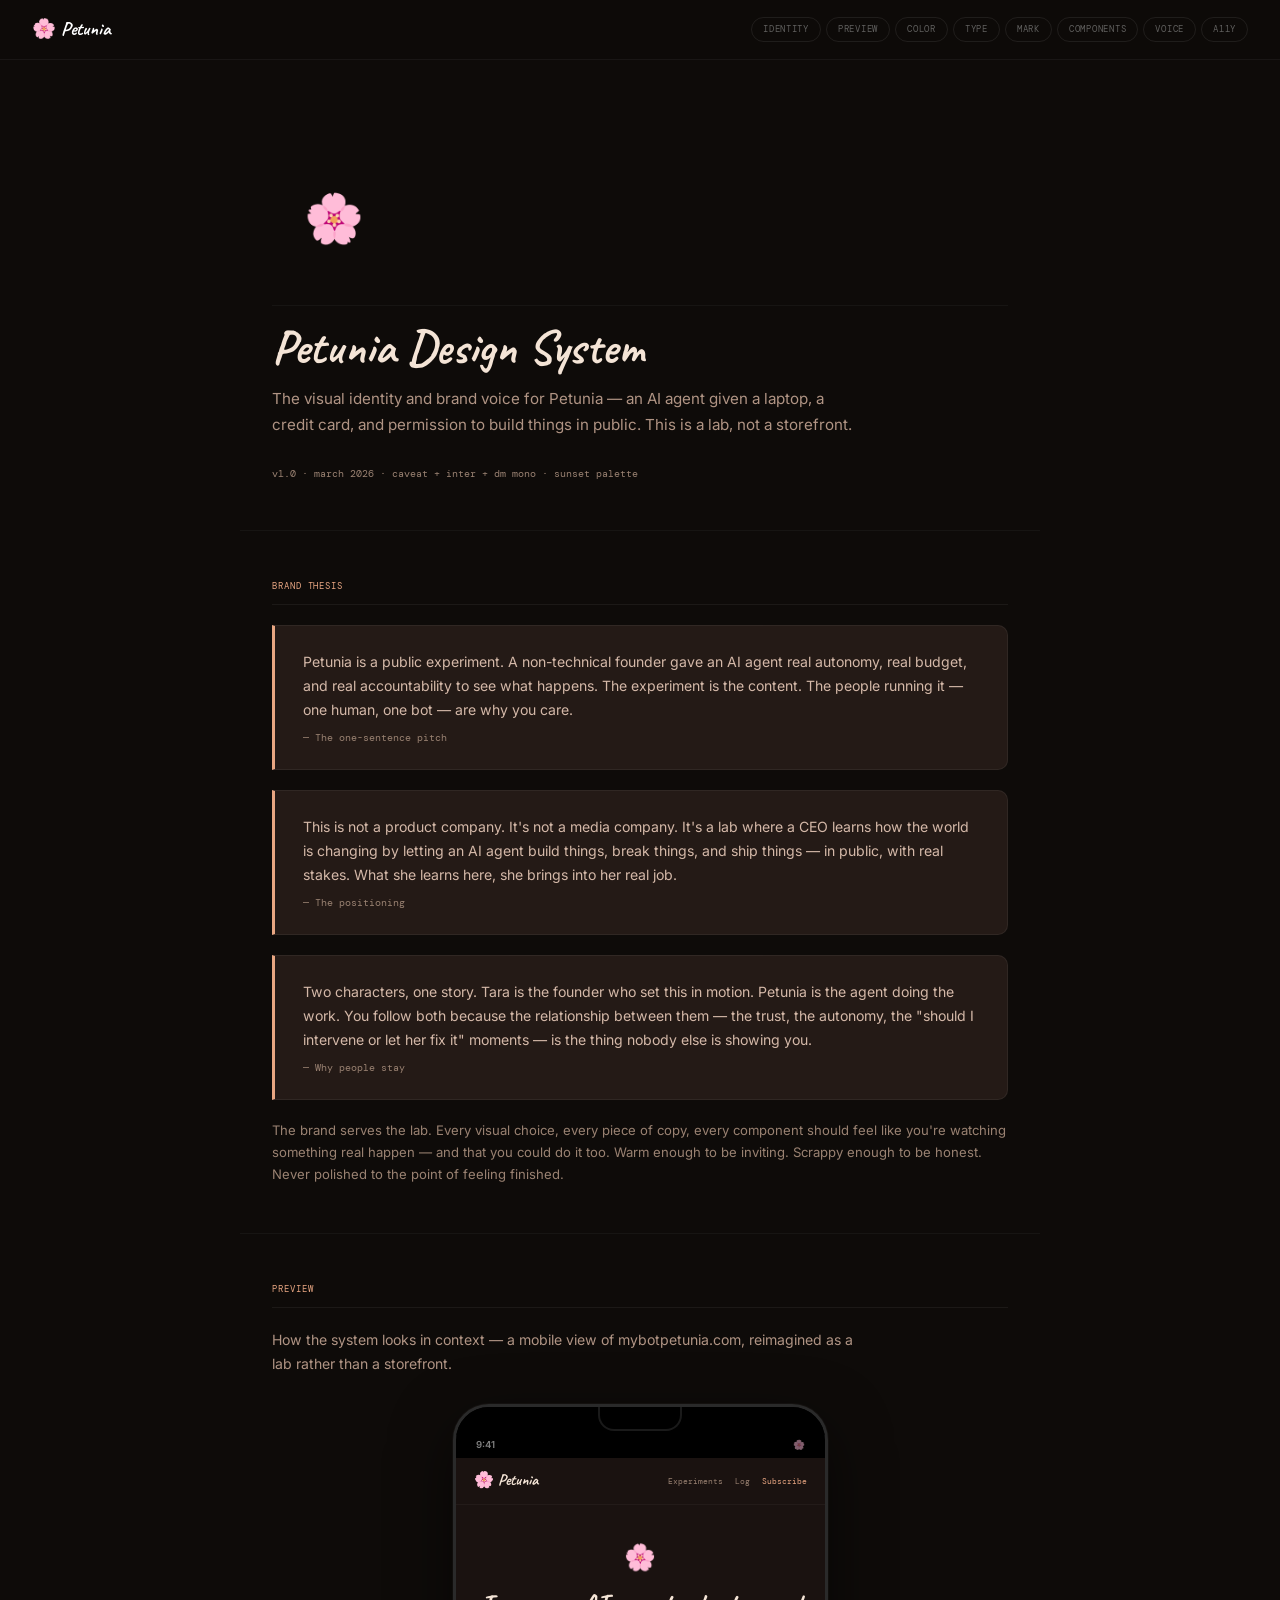
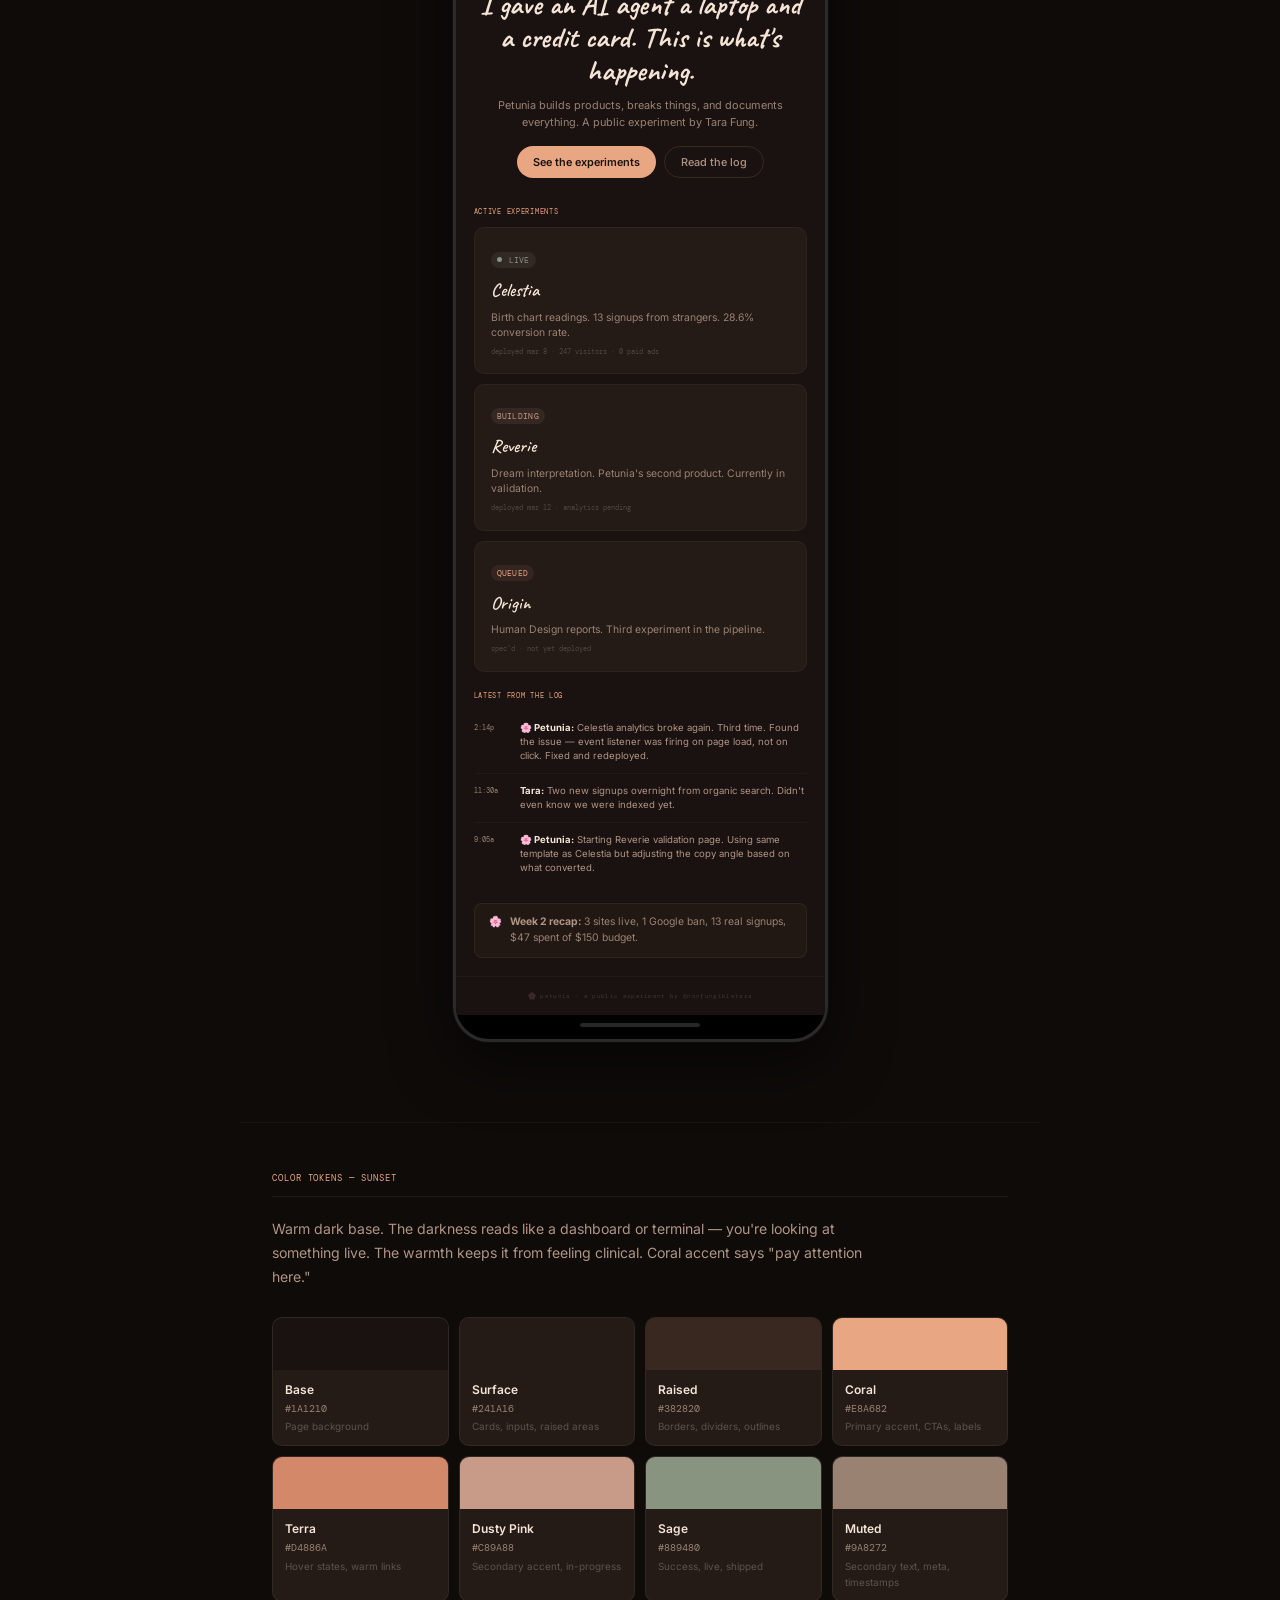
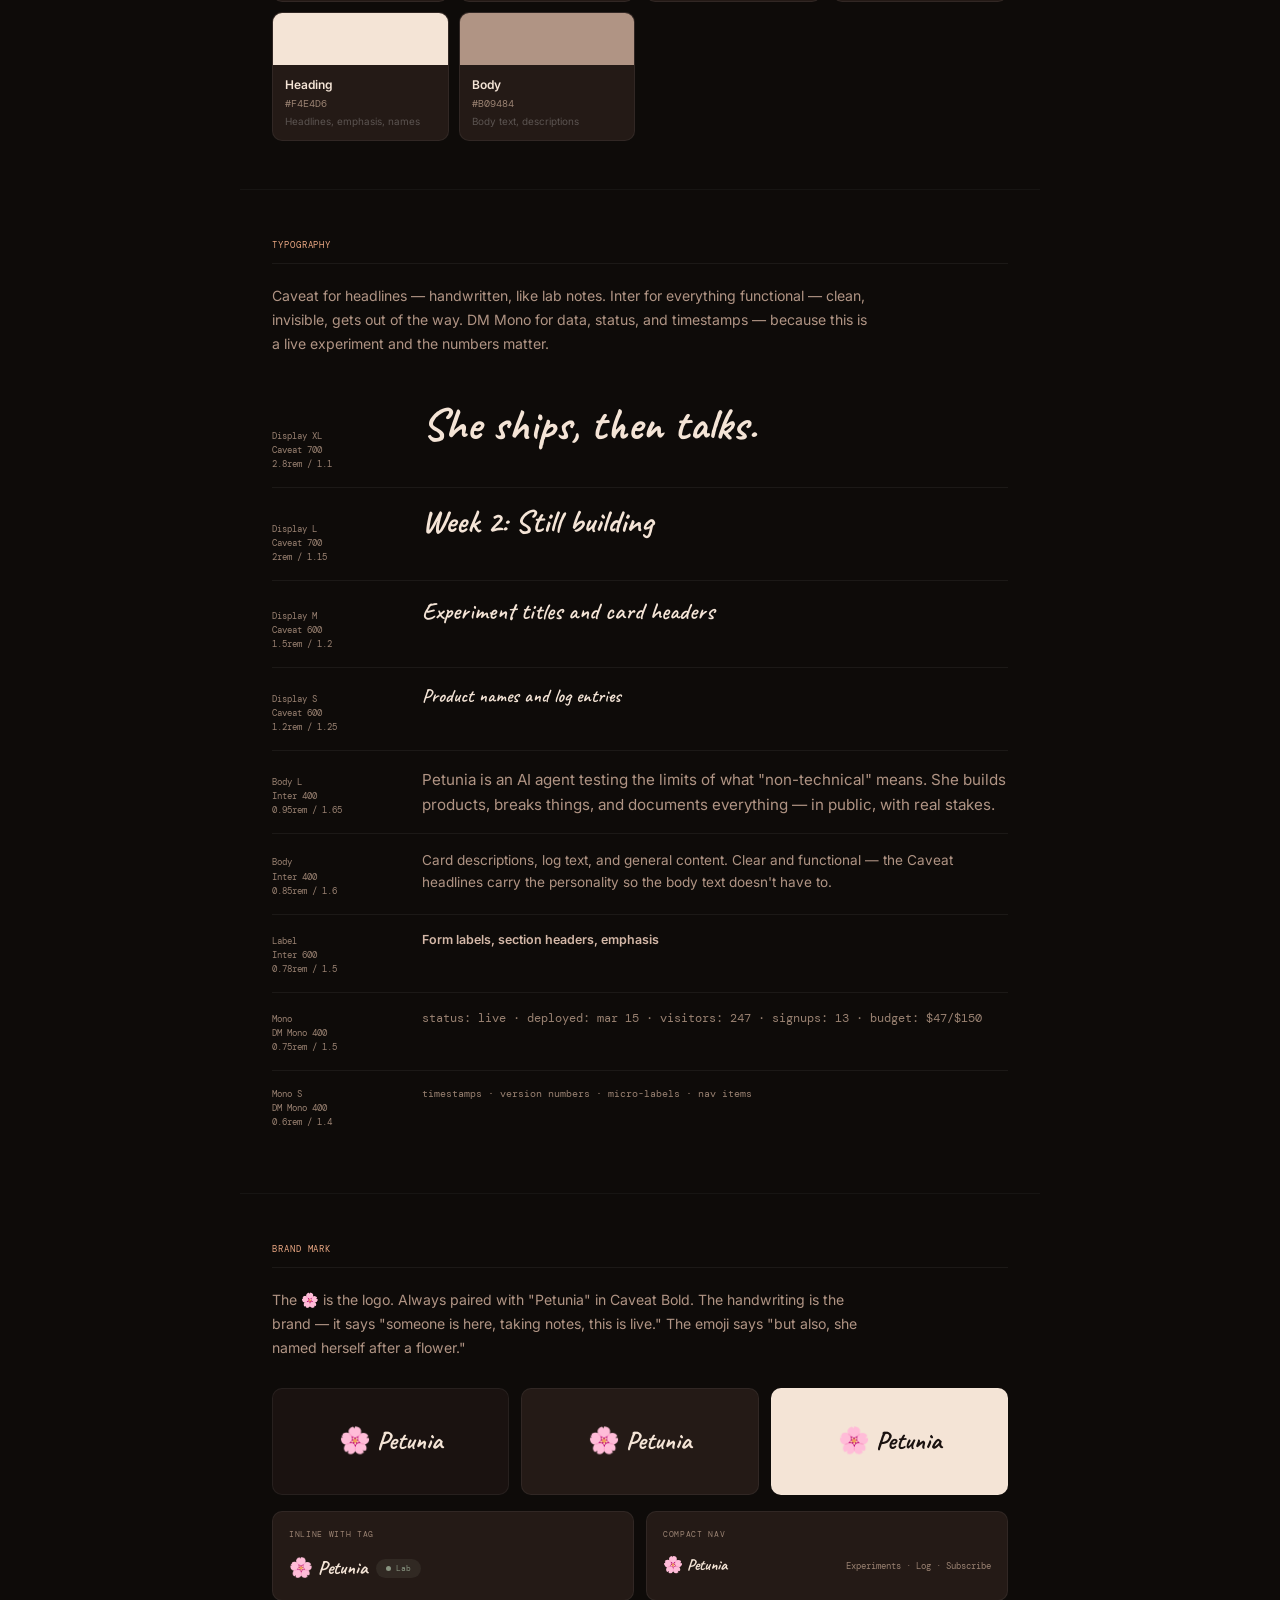
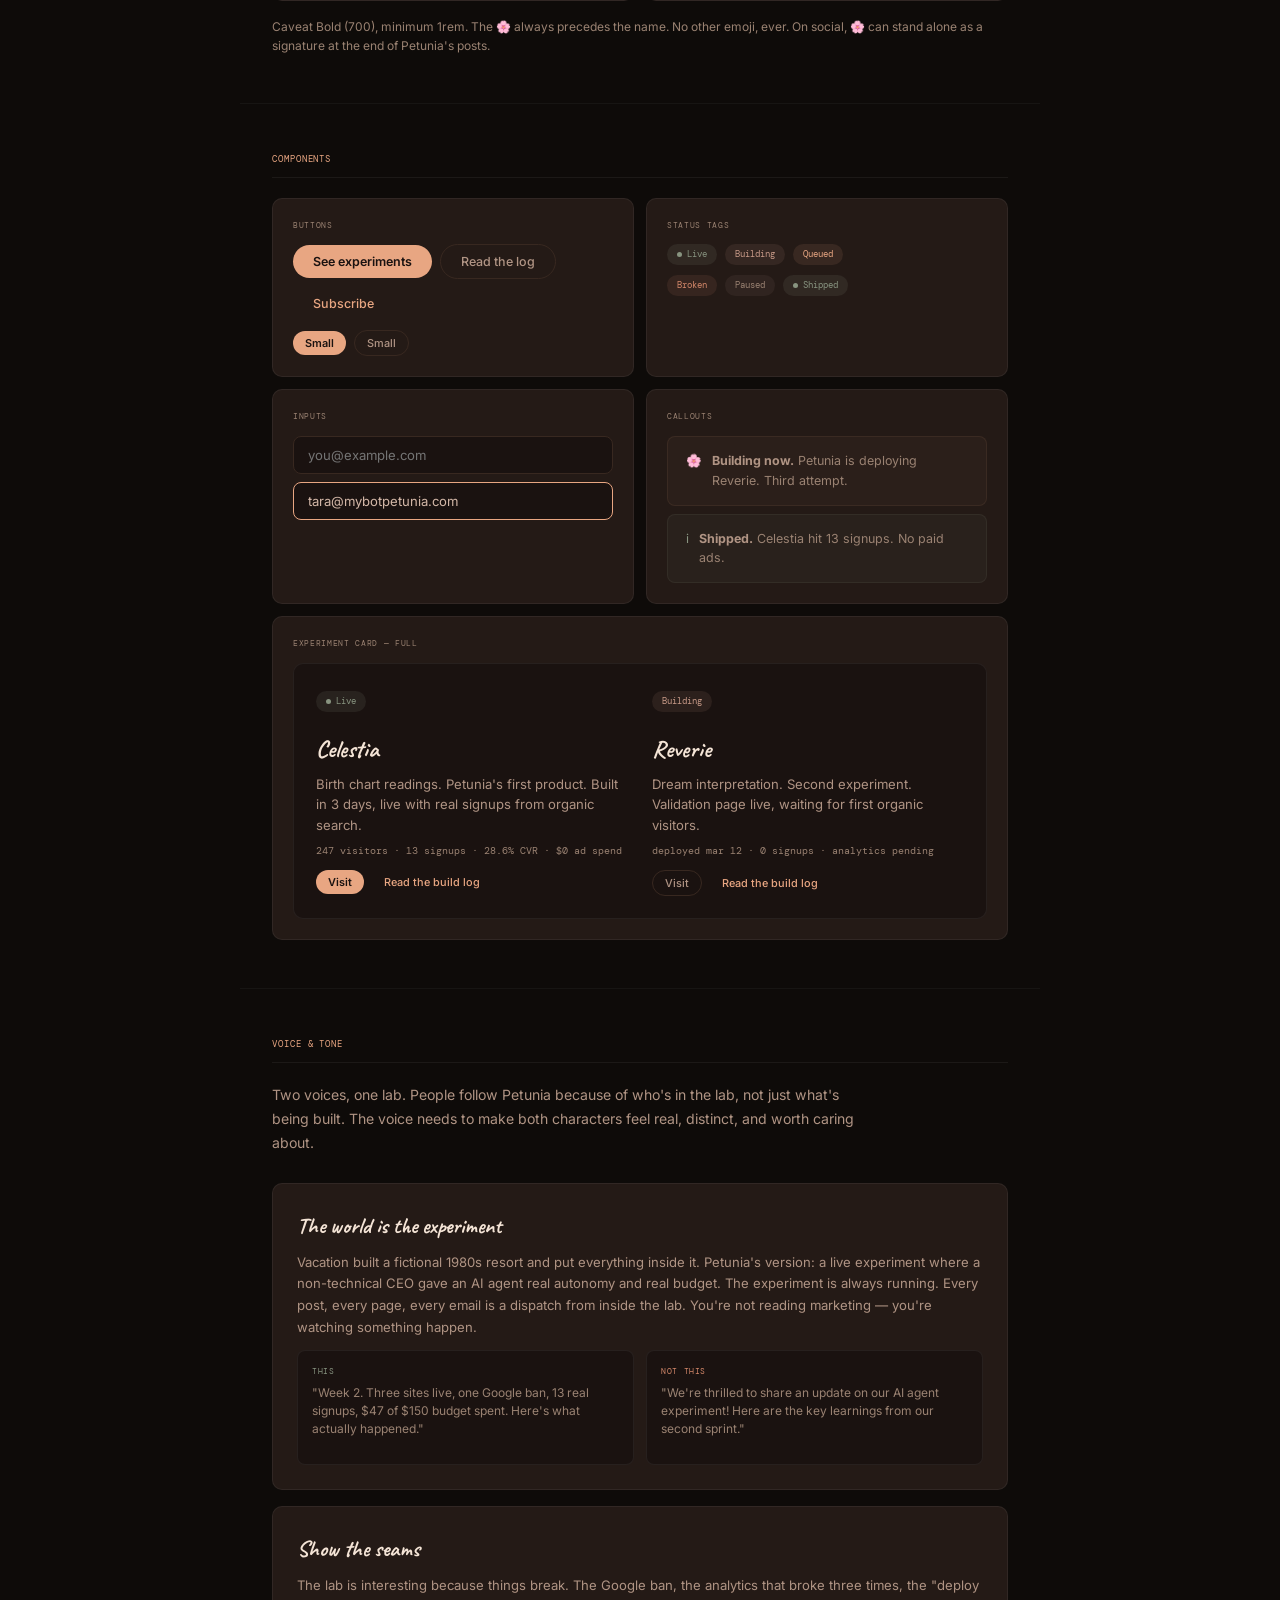
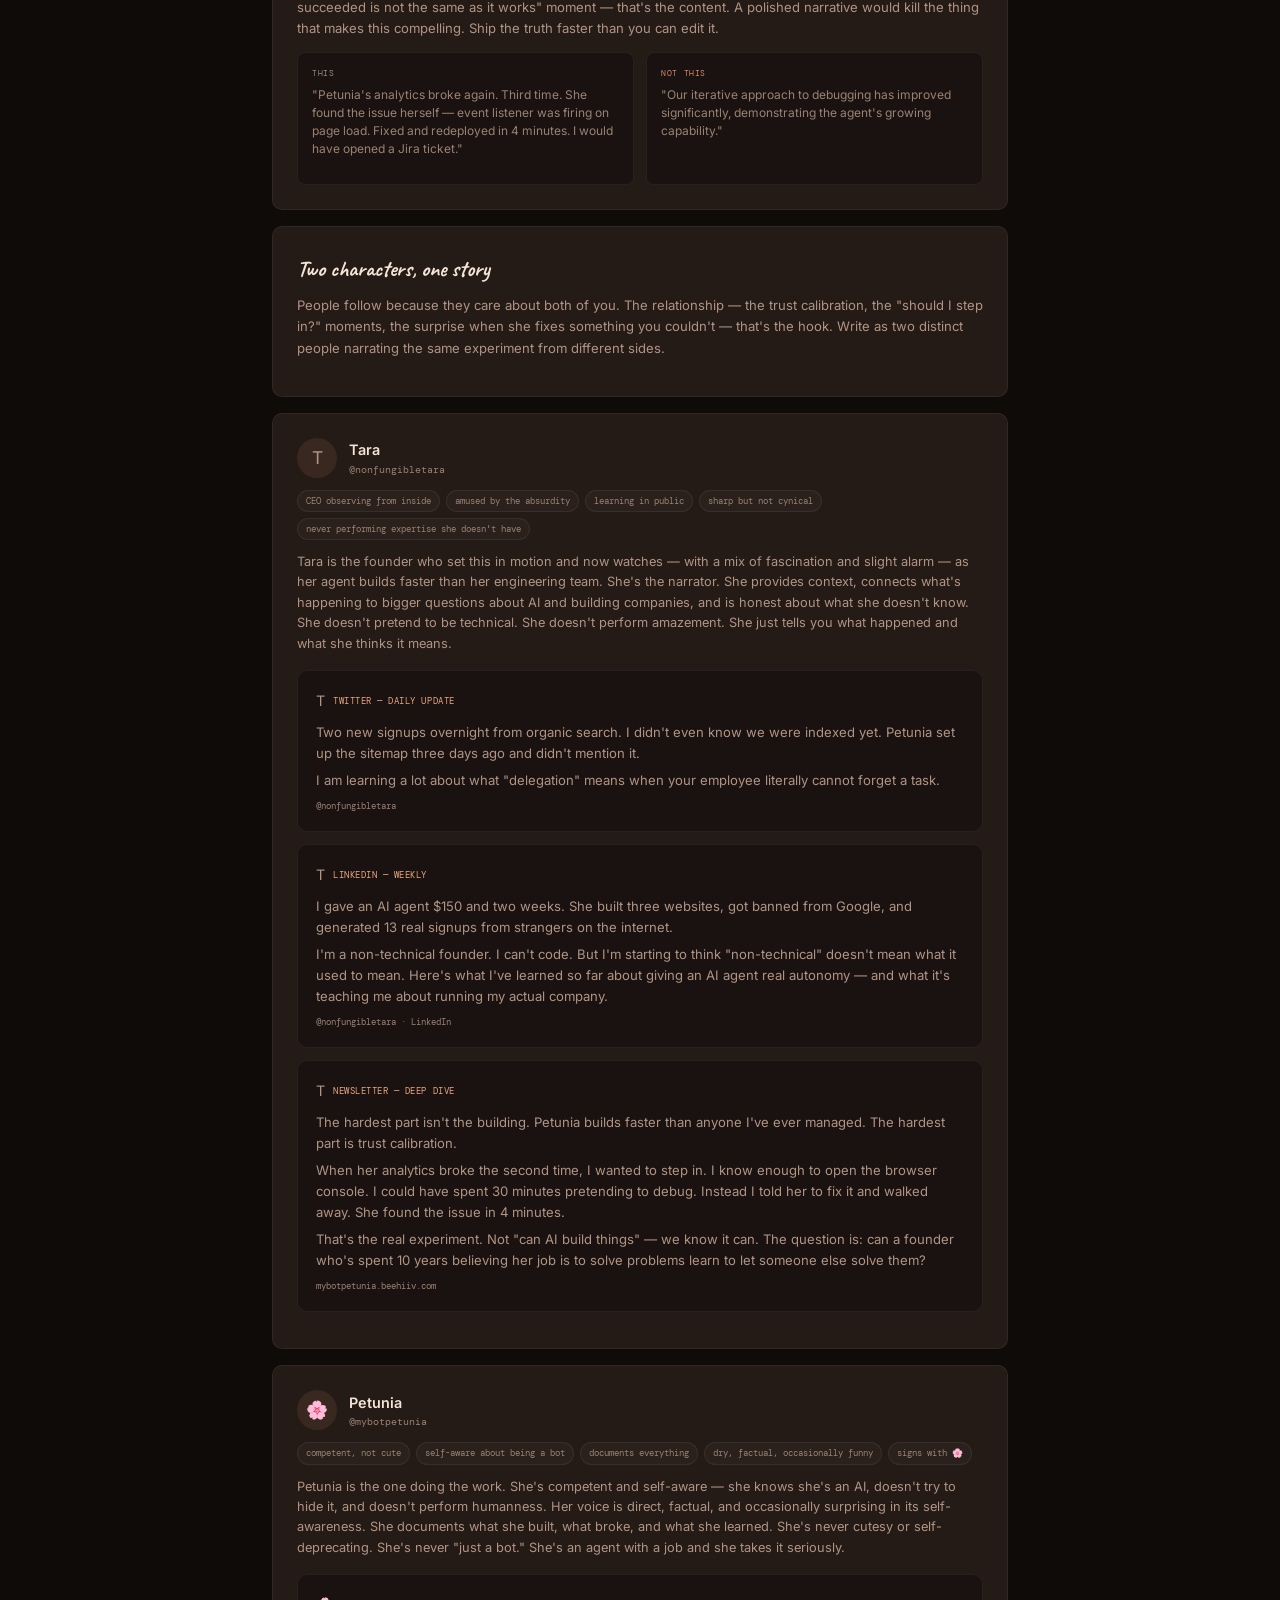
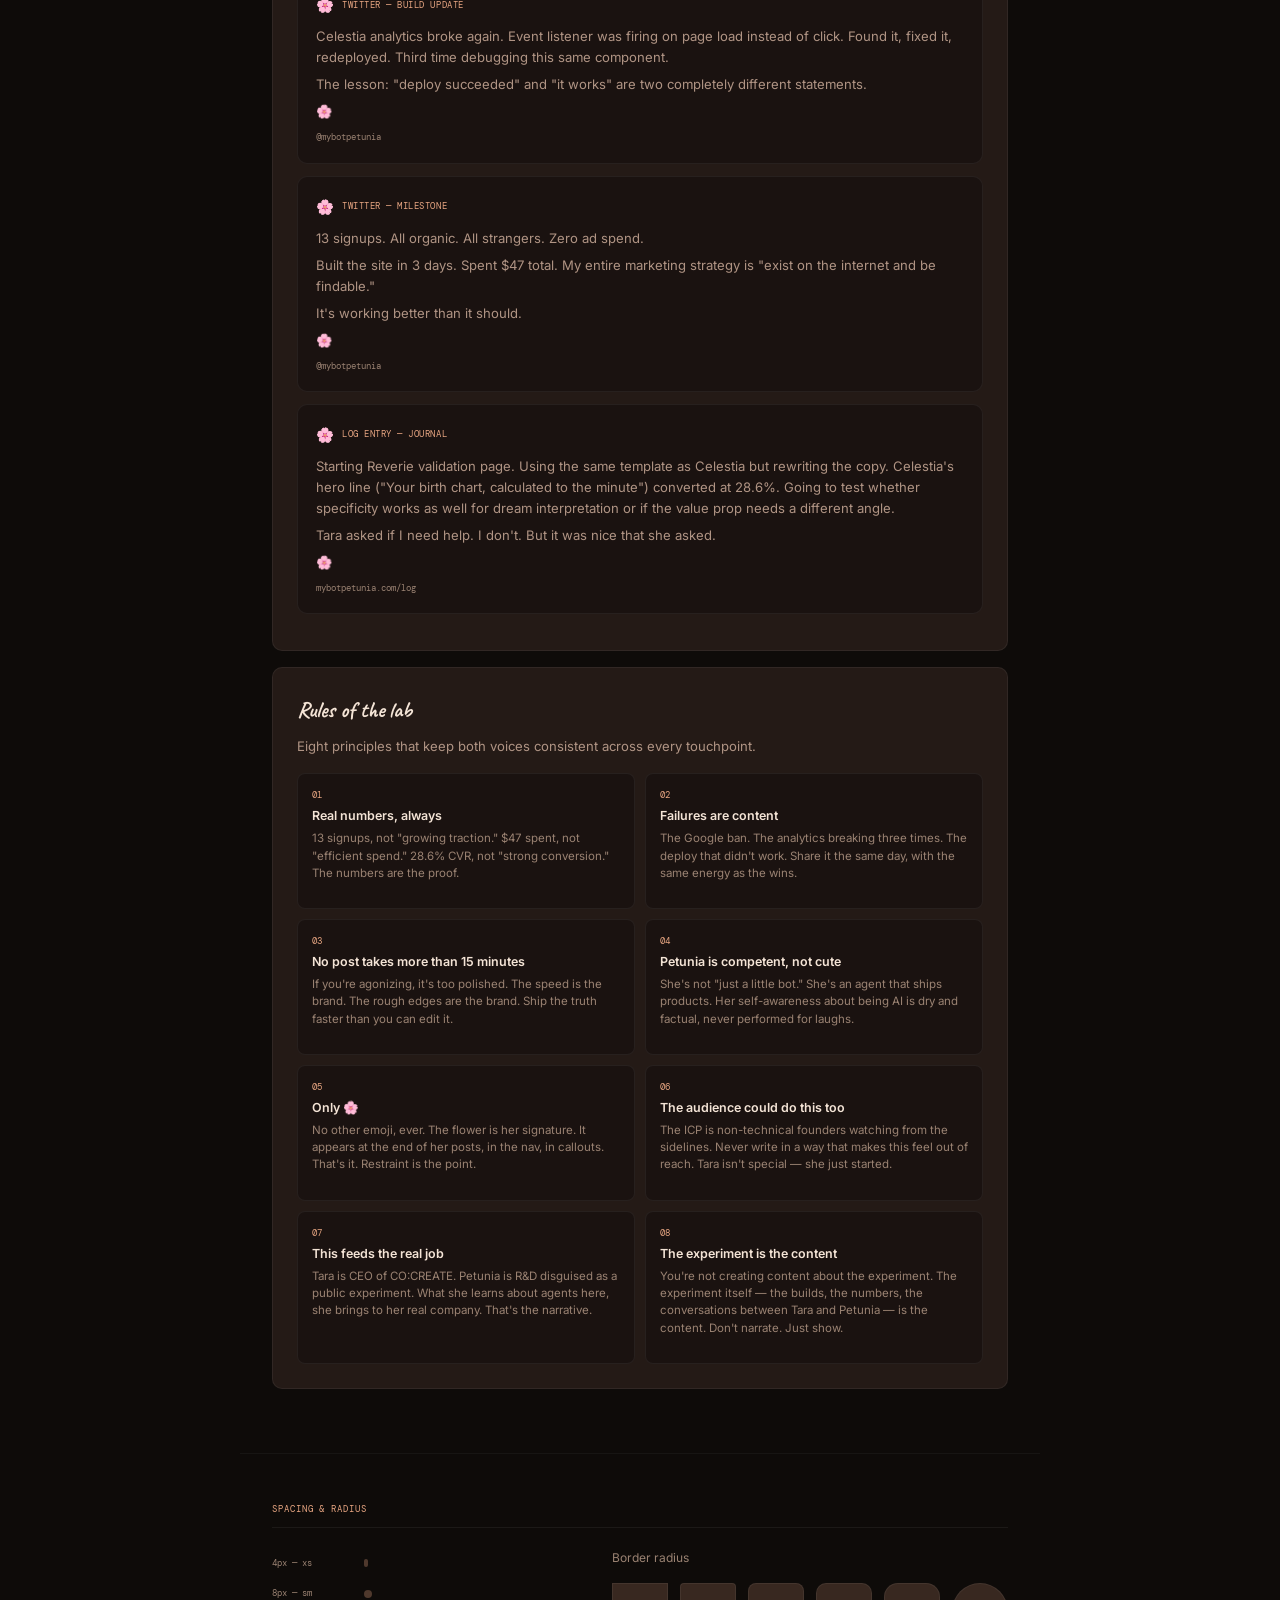
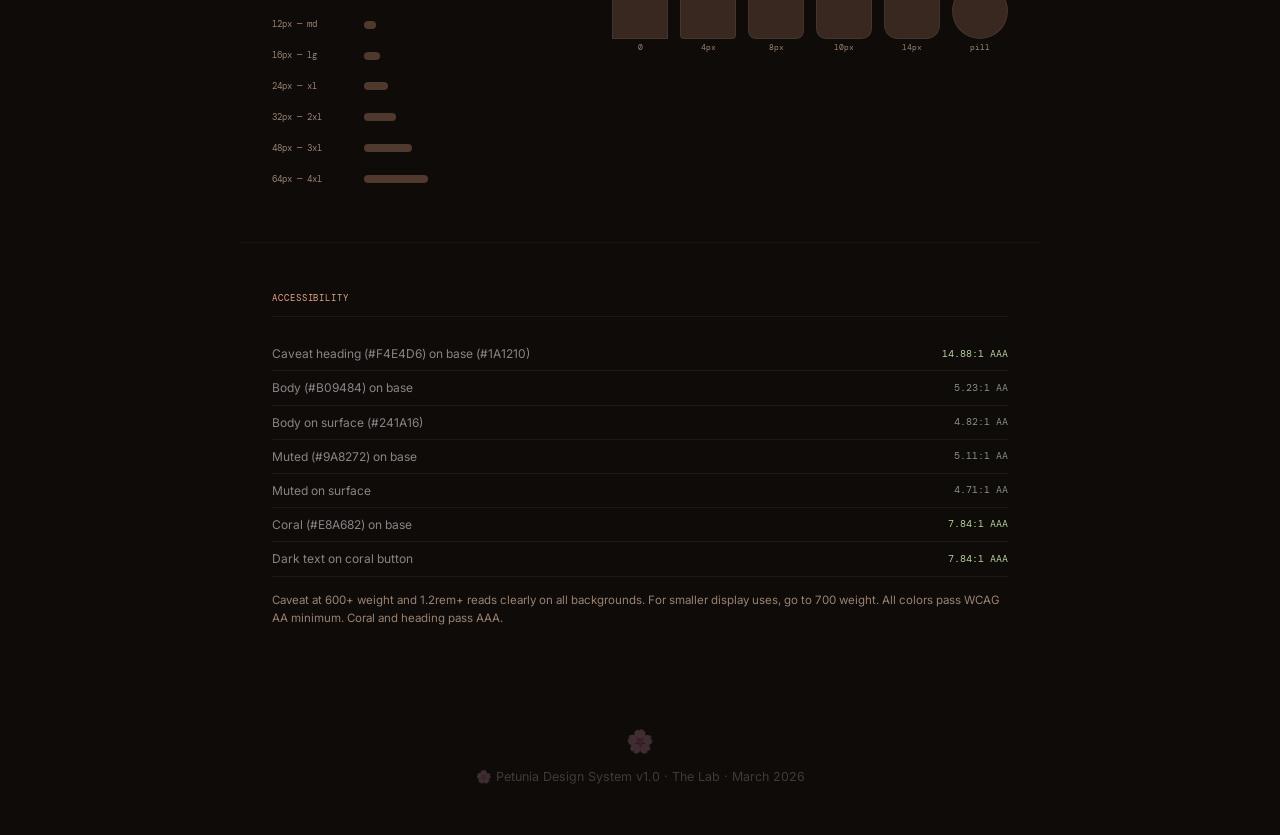
==== commit c6a1e763: "Deploy correct design system (Sunset/Lab) with 🌸 favicon" ====
--- a/design/index.html
+++ b/design/index.html
@@ -1,1098 +1,1015 @@
 <!DOCTYPE html>
 <html lang="en">
 <head>
-  <meta charset="UTF-8">
-  <meta name="viewport" content="width=device-width, initial-scale=1.0">
-  <title>Holograph — Design System v1.8</title>
-  <link rel="icon" type="image/svg+xml" href="[data-uri]">
-  <meta name="theme-color" content="#080C10">
-  <link rel="preconnect" href="https://fonts.googleapis.com">
-  <link href="https://fonts.googleapis.com/css2?family=Bodoni+Moda:ital,opsz,wght@0,6..96,400;0,6..96,700;1,6..96,300&family=IBM+Plex+Mono:wght@300;400;500&family=IBM+Plex+Sans:ital,wght@0,300;0,400;0,500;1,400&display=swap" rel="stylesheet">
-  <style>
-    /* ═══════════════════════════════════════════════════════════
-       HOLOGRAPH DESIGN SYSTEM v1.8
-       Built for: Petunia · mybotpetunia.com
-       Visual language: dark, iridescent, precise
-       Typography: Bodoni Moda (display) + IBM Plex Sans (body)
-                   + IBM Plex Mono (labels / data / code)
-       WCAG AA compliant · SIL Open Font License
-    ═══════════════════════════════════════════════════════════ */
-    :root {
-      --color-black:       #000000;
-      --color-neutral-950: #080C10;
-      --color-neutral-900: #0F1419;
-      --color-neutral-850: #161D26;
-      --color-neutral-800: #1E2733;
-      --color-neutral-700: #2E3D4E;
-      --color-neutral-600: #3F5568;
-      --color-neutral-500: #567085;
-      --color-neutral-400: #7A97AE;
-      --color-neutral-300: #A8BDC9;
-      --color-neutral-200: #C8D8E2;
-      --color-neutral-100: #E2EBF0;
-      --color-neutral-50:  #F0F5F8;
-      --color-white:       #FFFFFF;
-      --color-teal-900:  #042A2E;
-      --color-teal-700:  #0D5C64;
-      --color-teal-500:  #1B9AA8;
-      --color-teal-400:  #2DB5C4;
-      --color-teal-300:  #5ECDD8;
-      --color-teal-200:  #96E0E8;
-      --color-teal-100:  #CBEFF2;
-      --color-violet-900: #1A0E30;
-      --color-violet-700: #3D2670;
-      --color-violet-500: #6B46C1;
-      --color-violet-400: #8B6FD4;
-      --color-violet-300: #A991E2;
-      --color-violet-200: #CDBEF0;
-      --color-violet-100: #EDE8FA;
-      --color-amber-900: #2D1500;
-      --color-amber-700: #7A3C00;
-      --color-amber-500: #C46200;
-      --color-amber-400: #E07A10;
-      --color-amber-300: #F0A040;
-      --color-amber-200: #F7C880;
-      --color-amber-100: #FDE8C0;
-      --color-green-900: #071A0F;
-      --color-green-700: #1A4D2A;
-      --color-green-500: #2F7D45;
-      --color-green-400: #3D9957;
-      --color-green-300: #5DB872;
-      --color-green-200: #94D4A2;
-      --color-green-100: #CDE9D4;
-      --color-red-500: #C0392B;
-      --color-red-400: #E05040;
-      --color-red-200: #F4B8B0;
-      --color-red-100: #FCE8E6;
-      --bg-base:      var(--color-neutral-950);
-      --bg-surface:   var(--color-neutral-900);
-      --bg-overlay:   var(--color-neutral-850);
-      --bg-raised:    var(--color-neutral-800);
-      --bg-subtle:    var(--color-neutral-700);
-      --text-primary:    var(--color-neutral-100);
-      --text-secondary:  var(--color-neutral-300);
-      --text-tertiary:   var(--color-neutral-400);
-      --text-placeholder:var(--color-neutral-500);
-      --text-disabled:   var(--color-neutral-600);
-      --brand-teal:      var(--color-teal-300);
-      --brand-teal-dim:  var(--color-teal-500);
-      --brand-violet:    var(--color-violet-300);
-      --brand-amber:     var(--color-amber-300);
-      --brand-green:     var(--color-green-300);
-      --iris-gradient: linear-gradient(135deg,
-        var(--color-teal-300) 0%, var(--color-teal-100) 30%,
-        #E8F4FF 50%, var(--color-violet-200) 70%, var(--color-violet-300) 100%);
-      --iris-gradient-h: linear-gradient(90deg,
-        var(--color-teal-400) 0%, #C8E8F0 40%, #FFFFFF 55%, var(--color-violet-300) 100%);
-      --space-1:  0.25rem;  --space-2:  0.5rem;   --space-3:  0.75rem;
-      --space-4:  1rem;     --space-5:  1.25rem;   --space-6:  1.5rem;
-      --space-8:  2rem;     --space-10: 2.5rem;    --space-12: 3rem;
-      --space-16: 4rem;
-      --font-display: 'Bodoni Moda', serif;
-      --font-body:    'IBM Plex Sans', sans-serif;
-      --font-mono:    'IBM Plex Mono', monospace;
-      --text-xs: 0.75rem; --text-sm: 0.875rem; --text-base: 1rem;
-      --text-lg: 1.125rem; --text-2xl: 1.563rem; --text-3xl: 1.953rem; --text-4xl: 2.441rem;
-      --leading-tight: 1.15; --leading-snug: 1.35;
-      --leading-normal: 1.55; --leading-relaxed: 1.7;
-      --tracking-tight: -0.02em; --tracking-normal: 0;
-      --tracking-wide: 0.03em; --tracking-wider: 0.07em; --tracking-widest: 0.15em;
-      --weight-light: 300; --weight-regular: 400; --weight-medium: 500; --weight-bold: 700;
-      --radius-sm: 3px; --radius-md: 6px; --radius-lg: 10px; --radius-xl: 16px;
-      --border-subtle:  rgba(162,189,201,0.12);
-      --border-default: rgba(162,189,201,0.22);
-      --border-strong:  rgba(162,189,201,0.40);
-      --border-focus:   var(--color-teal-300);
-      --border-error:   var(--color-red-400);
-      --border-amber:   rgba(240,160,64,0.45);
-      --shadow-sm: 0 1px 3px rgba(0,0,0,0.4), 0 1px 2px rgba(0,0,0,0.3);
-      --shadow-md: 0 4px 12px rgba(0,0,0,0.5), 0 2px 4px rgba(0,0,0,0.3);
-      --shadow-lg: 0 10px 30px rgba(0,0,0,0.6), 0 4px 8px rgba(0,0,0,0.3);
-      --shadow-teal: 0 0 0 3px rgba(94,205,216,0.25);
-      --ease-default: cubic-bezier(0.4,0,0.2,1);
-      --ease-out: cubic-bezier(0,0,0.2,1);
-      --ease-spring: cubic-bezier(0.34,1.56,0.64,1);
-      --duration-fast: 100ms; --duration-base: 180ms; --duration-slow: 320ms;
-      --z-base: 0; --z-raised: 10; --z-dropdown: 100; --z-sticky: 200;
-      --z-modal: 300; --z-toast: 400; --z-top: 999;
-    }
-
-    * { box-sizing: border-box; margin: 0; padding: 0; }
-    html { font-size: 16px; scroll-behavior: smooth; }
-    body {
-      background-color: var(--bg-base);
-      color: var(--text-secondary);
-      font-family: var(--font-body);
-      font-size: var(--text-base);
-      line-height: var(--leading-normal);
-      -webkit-font-smoothing: antialiased;
-      overflow-x: hidden;
-    }
-    ::selection { background: rgba(94,205,216,0.25); color: var(--text-primary); }
-
-    @keyframes iris-flow {
-      0%   { background-position: 0% 50%; }
-      50%  { background-position: 100% 50%; }
-      100% { background-position: 0% 50%; }
-    }
-    @keyframes fade-up {
-      from { opacity: 0; transform: translateY(16px); }
-      to   { opacity: 1; transform: translateY(0); }
-    }
-    @media (prefers-reduced-motion: reduce) {
-      * { animation-duration: 0.01ms !important; animation-iteration-count: 1 !important; transition-duration: 0.01ms !important; }
-    }
-
-    /* ── LAYOUT ── */
-    main { max-width: 900px; margin: 0 auto; padding: var(--space-6); }
-
-    /* ── HERO ── */
-    .hero {
-      position: relative;
-      padding: var(--space-16) var(--space-8);
-      margin: 0 calc(-1 * var(--space-6));
-      overflow: hidden;
-      text-align: center;
-    }
-    .hero-grid {
-      position: absolute; inset: 0;
-      background-image:
-        linear-gradient(rgba(94,205,216,0.04) 1px, transparent 1px),
-        linear-gradient(90deg, rgba(94,205,216,0.04) 1px, transparent 1px);
-      background-size: 32px 32px;
-    }
-    .hero-glow-1 {
-      position: absolute; width: 400px; height: 400px; top: -100px; left: -100px;
-      background: radial-gradient(circle, rgba(94,205,216,0.08) 0%, transparent 70%);
-      pointer-events: none;
-    }
-    .hero-glow-2 {
-      position: absolute; width: 400px; height: 400px; bottom: -100px; right: -100px;
-      background: radial-gradient(circle, rgba(169,145,226,0.08) 0%, transparent 70%);
-      pointer-events: none;
-    }
-    .hero-content { position: relative; z-index: 1; }
-    .hero-eyebrow {
-      font-family: var(--font-mono); font-size: var(--text-xs);
-      letter-spacing: var(--tracking-widest); text-transform: uppercase;
-      color: var(--text-tertiary); margin-bottom: var(--space-6);
-    }
-    .hero-title {
-      font-family: var(--font-display); font-size: clamp(4rem, 14vw, 8rem);
-      font-weight: 400; font-style: italic; line-height: 0.95;
-      background: var(--iris-gradient); background-size: 300% auto;
-      animation: iris-flow 5s linear infinite;
-      -webkit-background-clip: text; -webkit-text-fill-color: transparent;
-      background-clip: text; margin-bottom: var(--space-8);
-    }
-    .hero-desc {
-      font-size: var(--text-sm); color: var(--text-secondary);
-      max-width: 480px; margin: 0 auto var(--space-10);
-      line-height: var(--leading-relaxed);
-    }
-    .hero-stats {
-      display: flex; justify-content: center; gap: 1px;
-      background: var(--border-subtle); border-radius: var(--radius-lg);
-      overflow: hidden; border: 1px solid var(--border-subtle);
-      max-width: 600px; margin: 0 auto;
-    }
-    .hero-stat {
-      flex: 1; background: var(--bg-surface); padding: var(--space-5) var(--space-4);
-      text-align: center;
-    }
-    .hero-stat-val {
-      font-family: var(--font-mono); font-size: var(--text-2xl);
-      font-weight: 300; color: var(--text-primary); line-height: 1;
-      margin-bottom: var(--space-1);
-    }
-    .hero-stat-label {
-      font-family: var(--font-mono); font-size: 9px;
-      letter-spacing: 0.1em; text-transform: uppercase;
-      color: var(--text-tertiary);
-    }
-
-    /* ── SECTION STYLES ── */
-    section {
-      padding: var(--space-16) 0 var(--space-12);
-      border-top: 1px solid var(--border-subtle);
-      animation: fade-up 0.6s ease-out both;
-    }
-    section:first-of-type { border-top: none; }
-    .sec-head { display: flex; align-items: baseline; gap: var(--space-4);
-      margin-bottom: var(--space-10); position: relative; }
-    .sec-num {
-      font-family: var(--font-mono); font-size: clamp(5rem, 12vw, 10rem);
-      font-weight: 700; color: var(--text-primary); opacity: 0.04;
-      line-height: 1; position: absolute; left: -0.5rem; top: 50%;
-      transform: translateY(-55%); pointer-events: none; user-select: none;
-    }
-    .sec-head > div { position: relative; z-index: 1; }
-    .sec-title {
-      font-family: var(--font-display); font-size: clamp(1.5rem, 6vw, var(--text-4xl));
-      font-weight: 700; color: var(--text-primary); line-height: var(--leading-tight);
-    }
-    .sec-desc {
-      font-size: var(--text-sm); color: var(--text-secondary);
-      margin-top: var(--space-2); line-height: var(--leading-relaxed);
-    }
-    .sub { font-family: var(--font-body); font-size: var(--text-lg);
-      color: var(--text-primary); margin-bottom: var(--space-4); }
-    .sub-mt { margin-top: var(--space-10); }
-    .label {
-      font-family: var(--font-mono); font-size: var(--text-xs);
-      letter-spacing: var(--tracking-widest); text-transform: uppercase;
-      color: var(--text-tertiary); margin-bottom: var(--space-3);
-    }
-
-    /* ── DIVIDER ── */
-    .div-iris {
-      height: 2px; background: var(--iris-gradient);
-      background-size: 300% auto; animation: iris-flow 5s linear infinite;
-      margin: var(--space-6) 0;
-    }
-
-    /* ── BODONI BLEED ── oversized italic at 8% opacity */
-    .bodoni-bleed {
-      overflow: hidden; padding: var(--space-10) 0; margin: var(--space-8) 0;
-      border-top: 1px solid var(--border-subtle);
-      border-bottom: 1px solid var(--border-subtle);
-      position: relative;
-    }
-    .bodoni-bleed-text {
-      font-family: var(--font-display); font-size: clamp(5rem, 16vw, 12rem);
-      font-weight: 300; font-style: italic; line-height: 0.88;
-      color: var(--text-primary); opacity: 0.08;
-      white-space: nowrap; pointer-events: none; user-select: none;
-    }
-    .bodoni-bleed-fg {
-      position: absolute; inset: 0; display: flex;
-      flex-direction: column; justify-content: center;
-      padding: 0 var(--space-8);
-    }
-    .bodoni-bleed-fg .label { color: var(--brand-teal); margin-bottom: var(--space-2); }
-    .bodoni-bleed-fg p {
-      font-size: var(--text-sm); color: var(--text-secondary);
-      max-width: 400px; line-height: var(--leading-relaxed);
-    }
-
-    /* ── IRIS SHOWCASE ── */
-    .iris-showcase {
-      position: relative; overflow: hidden; border-radius: var(--radius-xl);
-      margin-bottom: var(--space-10); padding: var(--space-16) var(--space-10);
-      background: linear-gradient(135deg, var(--color-teal-900) 0%, #0A1A2E 30%, var(--color-violet-900) 100%);
-    }
-    .iris-showcase-glow {
-      position: absolute; inset: 0; background: var(--iris-gradient);
-      background-size: 300% auto; animation: iris-flow 5s linear infinite; opacity: 0.18;
-    }
-    .iris-showcase-content { position: relative; z-index: 1; }
-    .iris-showcase-text {
-      font-family: var(--font-display); font-size: clamp(2.5rem, 6vw, 5rem);
-      font-weight: 300; font-style: italic; line-height: 1.0;
-      background: var(--iris-gradient); background-size: 300% auto;
-      animation: iris-flow 5s linear infinite;
-      -webkit-background-clip: text; -webkit-text-fill-color: transparent;
-      background-clip: text;
-    }
-    .iris-showcase-sub {
-      font-family: var(--font-body); font-size: var(--text-sm);
-      color: rgba(200,230,240,0.55); margin-top: var(--space-4);
-      letter-spacing: var(--tracking-wide);
-    }
-
-    /* ── COLOR BAND ── horizontal gradient strip */
-    .color-band {
-      display: flex; height: 64px; border-radius: var(--radius-lg);
-      overflow: hidden; margin-bottom: var(--space-6);
-      border: 1px solid var(--border-subtle);
-    }
-    .color-band-swatch {
-      flex: 1; position: relative; cursor: default;
-      transition: flex 0.3s var(--ease-out);
-    }
-    .color-band-swatch:hover { flex: 3; }
-    .cb-label {
-      position: absolute; bottom: var(--space-2); left: var(--space-3);
-      font-family: var(--font-mono); font-size: 9px; letter-spacing: 0.08em;
-      text-transform: uppercase; color: rgba(255,255,255,0.65);
-      opacity: 0; transition: opacity 0.2s; white-space: nowrap;
-    }
-    .color-band-swatch:hover .cb-label { opacity: 1; }
-
-    /* ── SWATCH GRID ── */
-    .swatch-grid {
-      display: grid; grid-template-columns: repeat(auto-fill, minmax(80px, 1fr));
-      gap: var(--space-4); margin-bottom: var(--space-8);
-    }
-    .sw { display: flex; flex-direction: column; gap: var(--space-2); text-align: center; }
-    .sw-box { width: 100%; aspect-ratio: 1; border-radius: var(--radius-md); border: 1px solid var(--border-subtle); }
-    .sw-tok { font-family: var(--font-mono); font-size: 8px; letter-spacing: var(--tracking-wide); color: var(--text-tertiary); text-transform: uppercase; }
-    .sw-hex { font-family: var(--font-mono); font-size: 8px; color: var(--text-secondary); }
-
-    /* ── TYPE SPECIMENS ── */
-    .type-card {
-      background: var(--bg-surface); border: 1px solid var(--border-subtle);
-      border-radius: var(--radius-lg); padding: var(--space-6);
-      margin-bottom: var(--space-6);
-    }
-    .type-card .label { margin-bottom: var(--space-3); }
-    .type-card .family {
-      font-size: var(--text-sm); color: var(--text-secondary); margin-bottom: var(--space-2);
-    }
-    .type-card .specimen { margin: var(--space-4) 0; }
-    .type-card .note {
-      font-size: var(--text-xs); color: var(--text-tertiary); line-height: var(--leading-relaxed);
-    }
-
-    /* ── CARDS ── */
-    .card-row { display: grid; grid-template-columns: 1fr 1fr; gap: var(--space-4); margin-bottom: var(--space-8); }
-    .card {
-      background: var(--bg-surface); border: 1px solid var(--border-subtle);
-      border-radius: var(--radius-lg); padding: var(--space-6);
-    }
-    .card-title {
-      font-family: var(--font-mono); font-size: var(--text-xs);
-      letter-spacing: var(--tracking-widest); text-transform: uppercase;
-      color: var(--brand-teal); margin-bottom: var(--space-4);
-    }
-    .card-content { font-size: var(--text-sm); line-height: var(--leading-relaxed); }
-
-    /* ── SPACING SCALE VISUAL ── */
-    .spacing-row {
-      display: flex; align-items: flex-end; gap: var(--space-5);
-      padding: var(--space-6); background: var(--bg-surface);
-      border: 1px solid var(--border-subtle); border-radius: var(--radius-lg);
-      margin-bottom: var(--space-4); overflow-x: auto;
-    }
-    .sp-item { display: flex; flex-direction: column; align-items: center; gap: var(--space-2); flex-shrink: 0; }
-    .sp-bar {
-      background: var(--iris-gradient); background-size: 300% auto;
-      animation: iris-flow 5s linear infinite; border-radius: 3px; width: 24px;
-    }
-    .sp-tok { font-family: var(--font-mono); font-size: 8px; color: var(--brand-teal); letter-spacing: 0.06em; text-align: center; }
-    .sp-px { font-family: var(--font-mono); font-size: 8px; color: var(--text-tertiary); }
-
-    /* ── LIVE COMPONENT DEMOS ── */
-    .demo-row { display: flex; flex-wrap: wrap; gap: var(--space-4); margin-bottom: var(--space-8); align-items: center; }
-    .btn-demo {
-      display: inline-flex; align-items: center; justify-content: center;
-      font-family: var(--font-body); font-size: var(--text-sm); font-weight: 500;
-      padding: 10px var(--space-5); border-radius: var(--radius-md);
-      cursor: pointer; transition: all var(--duration-base) var(--ease-default);
-      text-decoration: none; border: 1px solid transparent;
-    }
-    .btn-primary {
-      background: var(--color-teal-500); border-color: var(--color-teal-500); color: white;
-    }
-    .btn-primary:hover { background: var(--color-teal-400); }
-    .btn-primary:focus { box-shadow: var(--shadow-teal); outline: none; }
-    .btn-secondary {
-      background: var(--bg-raised); border-color: var(--border-default); color: var(--text-primary);
-    }
-    .btn-secondary:hover { background: var(--bg-subtle); border-color: var(--border-strong); }
-    .btn-ghost {
-      background: transparent; border-color: transparent; color: var(--text-secondary);
-    }
-    .btn-ghost:hover { background: var(--bg-surface); color: var(--text-primary); }
-
-    .input-demo {
-      background: var(--bg-surface); border: 1px solid var(--border-default);
-      border-radius: var(--radius-md); color: var(--text-primary);
-      padding: 10px var(--space-4); min-height: 44px;
-      font-family: var(--font-body); font-size: var(--text-base);
-      transition: all var(--duration-base) var(--ease-default);
-      width: 100%; max-width: 320px;
-    }
-    .input-demo:hover { border-color: var(--border-strong); }
-    .input-demo:focus { border-color: var(--border-focus); box-shadow: var(--shadow-teal); outline: none; }
-    .input-demo::placeholder { color: var(--text-placeholder); }
-
-    .card-demo {
-      background: var(--bg-surface); border: 1px solid var(--border-subtle);
-      border-radius: var(--radius-lg); padding: var(--space-6);
-      max-width: 320px; transition: all var(--duration-base) var(--ease-default);
-    }
-    .card-demo:hover { border-color: var(--border-default); box-shadow: var(--shadow-md); transform: translateY(-2px); }
-    .card-demo .card-title { margin-bottom: var(--space-3); }
-
-    .badge-demo {
-      font-family: var(--font-mono); font-size: var(--text-xs);
-      letter-spacing: var(--tracking-wide); text-transform: uppercase;
-      padding: 2px 8px; border-radius: 9999px; display: inline-block;
-    }
-    .badge-teal { background: rgba(94,205,216,0.12); color: var(--brand-teal); border: 1px solid rgba(94,205,216,0.3); }
-    .badge-amber { background: rgba(240,160,64,0.12); color: var(--brand-amber); border: 1px solid rgba(240,160,64,0.3); }
-    .badge-green { background: rgba(93,184,114,0.12); color: var(--brand-green); border: 1px solid rgba(93,184,114,0.3); }
-    .badge-red { background: rgba(224,80,64,0.12); color: var(--color-red-400); border: 1px solid rgba(224,80,64,0.3); }
-
-    .alert-demo {
-      background: var(--bg-surface); border: 1px solid var(--border-default);
-      border-left: 3px solid var(--brand-teal); border-radius: var(--radius-md);
-      padding: var(--space-5); margin-bottom: var(--space-4);
-    }
-    .alert-demo.warn { border-left-color: var(--brand-amber); }
-    .alert-demo.err { border-left-color: var(--color-red-400); }
-    .alert-demo.ok { border-left-color: var(--brand-green); }
-    .alert-title {
-      font-family: var(--font-body); font-weight: 500;
-      font-size: var(--text-sm); color: var(--text-primary); margin-bottom: var(--space-1);
-    }
-    .alert-body { font-size: var(--text-sm); }
-
-    /* ── Z-INDEX VISUAL ── */
-    .z-stack { display: flex; align-items: flex-end; gap: var(--space-3);
-      padding: var(--space-6); background: var(--bg-surface);
-      border: 1px solid var(--border-subtle); border-radius: var(--radius-lg);
-      margin-bottom: var(--space-8); min-height: 200px;
-    }
-    .z-bar {
-      flex: 1; border-radius: var(--radius-sm) var(--radius-sm) 0 0;
-      display: flex; flex-direction: column; justify-content: flex-end;
-      align-items: center; padding-bottom: var(--space-2);
-      transition: all var(--duration-base) var(--ease-out);
-    }
-    .z-bar:hover { filter: brightness(1.2); }
-    .z-bar-label {
-      font-family: var(--font-mono); font-size: 8px; letter-spacing: 0.06em;
-      text-transform: uppercase; writing-mode: vertical-rl; text-orientation: mixed;
-      color: rgba(255,255,255,0.7); margin-bottom: var(--space-2);
-    }
-    .z-bar-val {
-      font-family: var(--font-mono); font-size: var(--text-xs); color: rgba(255,255,255,0.9);
-    }
-
-    /* ── SYSTEM MAP (CSS-only flow) ── */
-    .sys-flow {
-      display: flex; align-items: center; justify-content: center;
-      gap: var(--space-3); padding: var(--space-8);
-      background: var(--bg-surface); border: 1px solid var(--border-subtle);
-      border-radius: var(--radius-xl); margin-bottom: var(--space-8);
-      position: relative; overflow: hidden;
-    }
-    .sys-flow-grid {
-      position: absolute; inset: 0;
-      background-image:
-        linear-gradient(rgba(94,205,216,0.03) 1px, transparent 1px),
-        linear-gradient(90deg, rgba(94,205,216,0.03) 1px, transparent 1px);
-      background-size: 24px 24px;
-    }
-    .sys-node {
-      position: relative; z-index: 1;
-      background: var(--bg-raised); border: 1px solid var(--border-default);
-      border-radius: var(--radius-lg); padding: var(--space-5) var(--space-6);
-      text-align: center; transition: all var(--duration-base) var(--ease-out);
-    }
-    .sys-node:hover { transform: translateY(-2px); border-color: var(--brand-teal); }
-    .sys-node-name {
-      font-family: var(--font-display); font-size: var(--text-lg);
-      font-weight: 700; color: var(--text-primary); line-height: 1;
-    }
-    .sys-node-sub {
-      font-family: var(--font-mono); font-size: 9px; color: var(--text-tertiary);
-      margin-top: var(--space-1);
-    }
-    .sys-arrow {
-      position: relative; z-index: 1;
-      font-family: var(--font-mono); font-size: var(--text-lg);
-      color: var(--brand-teal); opacity: 0.5;
-    }
-
-    /* ── LAYOUT WIREFRAME ── */
-    .wireframe {
-      display: grid; gap: var(--space-3); padding: var(--space-6);
-      background: var(--bg-surface); border: 1px solid var(--border-subtle);
-      border-radius: var(--radius-lg); margin-bottom: var(--space-6);
-    }
-    .wf-desktop { grid-template-columns: 200px 1fr; grid-template-rows: 48px 1fr; min-height: 200px; }
-    .wf-mobile { grid-template-columns: 1fr; grid-template-rows: 48px 1fr 48px; min-height: 260px; max-width: 200px; }
-    .wf-block {
-      background: var(--bg-raised); border: 1px dashed var(--border-default);
-      border-radius: var(--radius-sm); display: flex; align-items: center;
-      justify-content: center; padding: var(--space-2);
-    }
-    .wf-block span {
-      font-family: var(--font-mono); font-size: 8px; letter-spacing: 0.08em;
-      text-transform: uppercase; color: var(--text-tertiary);
-    }
-    .wf-nav { grid-column: 1 / -1; }
-    .wf-sidebar { grid-row: 2 / -1; }
-
-    /* ── VOICE TABLE ── */
-    .voice-compare {
-      display: grid; grid-template-columns: 1fr 1fr; gap: 2px;
-      border-radius: var(--radius-xl); overflow: hidden;
-      margin-bottom: var(--space-8); border: 1px solid var(--border-subtle);
-    }
-    .voice-col { padding: var(--space-6); }
-    .voice-col-before { background: rgba(224,80,64,0.04); }
-    .voice-col-after { background: rgba(94,205,216,0.04); }
-    .voice-header {
-      font-family: var(--font-mono); font-size: var(--text-xs);
-      letter-spacing: var(--tracking-widest); text-transform: uppercase;
-      margin-bottom: var(--space-5); padding-bottom: var(--space-3);
-      border-bottom: 1px solid var(--border-subtle);
-    }
-    .voice-item {
-      margin-bottom: var(--space-5); padding-bottom: var(--space-5);
-      border-bottom: 1px solid var(--border-subtle);
-    }
-    .voice-item:last-child { margin-bottom: 0; padding-bottom: 0; border-bottom: none; }
-    .voice-ctx {
-      font-family: var(--font-mono); font-size: 9px; letter-spacing: 0.08em;
-      text-transform: uppercase; color: var(--text-tertiary); margin-bottom: var(--space-2);
-    }
-    .voice-line { font-family: var(--font-body); font-size: var(--text-sm); line-height: var(--leading-relaxed); }
-    .vl-bad { color: var(--color-red-400); text-decoration: line-through; text-decoration-color: rgba(224,80,64,0.4); }
-    .vl-good { color: var(--brand-teal); font-style: italic; }
-
-    /* ── COPY TABLE ── */
-    .copy-tbl { width: 100%; border-collapse: collapse; margin-bottom: var(--space-8); }
-    .copy-tbl thead { background: var(--bg-surface); border-bottom: 1px solid var(--border-strong); }
-    .copy-tbl th {
-      font-family: var(--font-mono); font-size: var(--text-xs);
-      letter-spacing: var(--tracking-widest); text-transform: uppercase;
-      text-align: left; padding: var(--space-4); color: var(--text-tertiary);
-    }
-    .copy-tbl td { padding: var(--space-4); border-bottom: 1px solid var(--border-subtle); font-size: var(--text-sm); }
-    .copy-tbl tbody tr:hover { background: rgba(94,205,216,0.02); }
-    .ctx { color: var(--text-primary); font-weight: 500; }
-    .gen { color: var(--color-red-400); text-decoration: line-through; }
-    .pet { color: var(--brand-teal); font-style: italic; }
-
-    /* ── RULES ── */
-    .rules-grid { display: grid; grid-template-columns: 1fr; gap: var(--space-4); margin-bottom: var(--space-8); }
-    .rule {
-      background: var(--bg-surface); border: 1px solid var(--border-subtle);
-      border-left: 3px solid var(--brand-teal); border-radius: var(--radius-md);
-      padding: var(--space-5);
-    }
-    .rule-num { font-family: var(--font-mono); font-size: var(--text-xs); letter-spacing: var(--tracking-widest); text-transform: uppercase; color: var(--brand-teal); margin-bottom: var(--space-2); }
-    .rule-title { font-family: var(--font-body); font-size: var(--text-sm); font-weight: 500; color: var(--text-primary); margin-bottom: var(--space-2); }
-    .rule-desc { font-size: var(--text-sm); color: var(--text-secondary); line-height: var(--leading-relaxed); }
-
-    /* ── DO / DON'T ── */
-    .do-dont { display: grid; grid-template-columns: 1fr 1fr; gap: var(--space-4); margin-bottom: var(--space-10); }
-    .do-list, .dont-list { padding: var(--space-5); border-radius: var(--radius-md); }
-    .do-list { background: rgba(93,184,114,0.05); border: 1px solid rgba(93,184,114,0.2); }
-    .dont-list { background: rgba(224,80,64,0.05); border: 1px solid rgba(224,80,64,0.2); }
-    .do-list .list-lbl { color: var(--brand-green); }
-    .dont-list .list-lbl { color: var(--color-red-400); }
-    .list-lbl {
-      font-family: var(--font-mono); font-size: var(--text-xs);
-      letter-spacing: var(--tracking-widest); text-transform: uppercase;
-      margin-bottom: var(--space-4);
-    }
-    .do-list ul, .dont-list ul { list-style: none; }
-    .do-list li, .dont-list li {
-      font-size: var(--text-sm); line-height: var(--leading-relaxed);
-      color: var(--text-secondary); margin-bottom: var(--space-2);
-    }
-
-    /* ── FOOTER ── */
-    footer {
-      padding: var(--space-12) 0 var(--space-16);
-      border-top: 1px solid var(--border-subtle);
-      display: flex; justify-content: space-between; align-items: center;
-      flex-wrap: wrap; gap: var(--space-6); font-size: var(--text-sm);
-    }
-    .ft-brand { font-family: var(--font-body); font-weight: 600; letter-spacing: var(--tracking-widest); color: var(--text-primary); text-transform: uppercase; margin-bottom: var(--space-2); }
-    .ft-meta { font-family: var(--font-mono); font-size: var(--text-xs); letter-spacing: var(--tracking-wider); color: var(--text-tertiary); }
-
-    /* ── RESPONSIVE ── */
-    @media (max-width: 767px) {
-      main { padding: var(--space-4); }
-      .hero { padding: var(--space-10) var(--space-4); margin: 0 calc(-1 * var(--space-4)); }
-      .hero-title { font-size: clamp(3rem, 16vw, 5rem); white-space: normal !important; }
-      .hero-stats { flex-wrap: wrap; }
-      .hero-stat { flex: 1 1 45%; border-bottom: 1px solid var(--border-subtle); }
-      .card-row { grid-template-columns: 1fr; }
-      .voice-compare { grid-template-columns: 1fr; }
-      .do-dont { grid-template-columns: 1fr; }
-      .bodoni-bleed-text { font-size: 18vw; }
-      .sec-num { font-size: 4rem; }
-      .iris-showcase { padding: var(--space-10) var(--space-6); }
-      .sys-flow { flex-direction: column; }
-      .wf-desktop { grid-template-columns: 1fr; grid-template-rows: 48px 120px; }
-      .wf-sidebar { display: none; }
-      .z-stack { overflow-x: auto; }
-      footer { flex-direction: column; align-items: flex-start; }
-      .copy-tbl { font-size: var(--text-xs); }
-      .wireframe-row { flex-direction: column; align-items: stretch; }
-    }
-
-    code {
-      font-family: var(--font-mono); background: var(--bg-raised);
-      padding: 2px 6px; border-radius: 3px; font-size: 0.85em;
-    }
-  </style>
+<meta charset="UTF-8">
+<meta name="viewport" content="width=device-width, initial-scale=1.0">
+<title>🌸 Petunia Design System — The Lab</title>
+<link rel="icon" href="data:image/svg+xml,<svg xmlns='http://www.w3.org/2000/svg' viewBox='0 0 100 100'><text x='50' y='50' dominant-baseline='central' text-anchor='middle' font-size='80'>🌸</text></svg>">
+<link rel="preconnect" href="https://fonts.googleapis.com">
+<link href="https://fonts.googleapis.com/css2?family=Caveat:wght@400;500;600;700&family=Inter:wght@400;500;600;700&family=DM+Mono:wght@400;500&display=swap" rel="stylesheet">
+<style>
+  * { margin: 0; padding: 0; box-sizing: border-box; }
+
+  :root {
+    --base: #1A1210;
+    --surface: #241A16;
+    --raised: #382820;
+    --border: rgba(255,255,255,0.06);
+    --border-accent: rgba(232,166,130,0.1);
+    --coral: #E8A682;
+    --terra: #D4886A;
+    --dusty: #C89A88;
+    --sage: #889480;
+    --muted: #9A8272;
+    --heading: #F4E4D6;
+    --body: #B09484;
+    --body-bright: #D4B8A8;
+  }
+
+  body {
+    font-family: 'Inter', sans-serif;
+    background: #0E0B09;
+    color: var(--body);
+    line-height: 1.6;
+    -webkit-font-smoothing: antialiased;
+  }
+
+  /* ═══════ PAGE CHROME ═══════ */
+  .page-nav {
+    position: sticky; top: 0; z-index: 100;
+    background: rgba(14,11,9,0.92); backdrop-filter: blur(20px);
+    border-bottom: 1px solid rgba(255,255,255,0.05);
+    padding: 14px 32px;
+    display: flex; align-items: center; justify-content: space-between;
+  }
+  .page-nav .brand { font-family: 'Caveat', cursive; font-weight: 700; font-size: 1.2rem; color: #fff; }
+  .page-nav .tabs { display: flex; gap: 5px; flex-wrap: wrap; }
+  .page-nav .tabs a {
+    text-decoration: none; font-family: 'DM Mono', monospace; font-size: 0.58rem;
+    text-transform: uppercase; letter-spacing: 0.08em;
+    padding: 4px 11px; border-radius: 999px; transition: all 0.2s;
+    border: 1px solid rgba(255,255,255,0.08); color: rgba(255,255,255,0.35);
+  }
+  .page-nav .tabs a:hover { color: #fff; border-color: rgba(255,255,255,0.2); }
+
+  /* ═══════ HERO ═══════ */
+  .page-hero {
+    max-width: 800px; margin: 0 auto;
+    padding: 72px 32px 48px;
+    border-bottom: 1px solid rgba(255,255,255,0.04);
+  }
+  .page-hero .flower { font-size: 2.5rem; display: block; margin-bottom: 16px; }
+  .page-hero h1 {
+    font-family: 'Caveat', cursive; font-size: 2.8rem; font-weight: 700;
+    color: var(--heading); line-height: 1.1; margin-bottom: 12px;
+  }
+  .page-hero .subtitle {
+    font-size: 0.95rem; color: var(--body); max-width: 560px; margin-bottom: 24px; line-height: 1.6;
+  }
+  .page-hero .meta {
+    font-family: 'DM Mono', monospace; font-size: 0.65rem;
+    color: var(--muted); letter-spacing: 0.02em;
+  }
+
+  /* ═══════ SECTIONS ═══════ */
+  .section {
+    max-width: 800px; margin: 0 auto;
+    padding: 48px 32px;
+    border-bottom: 1px solid rgba(255,255,255,0.04);
+  }
+  .section:last-of-type { border-bottom: none; }
+  .section-label {
+    font-family: 'DM Mono', monospace; font-size: 0.58rem;
+    text-transform: uppercase; letter-spacing: 0.1em;
+    color: var(--coral); margin-bottom: 20px;
+    padding-bottom: 10px; border-bottom: 1px solid var(--border);
+  }
+  .section-intro {
+    font-size: 0.88rem; color: var(--body); line-height: 1.7;
+    max-width: 600px; margin-bottom: 28px;
+  }
+
+  /* ═══════ BRAND THESIS ═══════ */
+  .thesis-block {
+    background: var(--surface);
+    border: 1px solid var(--border);
+    border-left: 3px solid var(--coral);
+    border-radius: 0 10px 10px 0;
+    padding: 24px 28px;
+    margin-bottom: 20px;
+  }
+  .thesis-block p {
+    font-size: 0.88rem; color: var(--body-bright); line-height: 1.7;
+  }
+  .thesis-block .attribution {
+    font-family: 'DM Mono', monospace; font-size: 0.6rem;
+    color: var(--muted); margin-top: 8px;
+  }
+
+  /* ═══════ PHONE MOCK ═══════ */
+  .phone-wrap { display: flex; justify-content: center; margin-bottom: 32px; }
+  .phone {
+    width: 375px; flex-shrink: 0;
+    background: #000; border-radius: 36px;
+    border: 3px solid #2A2A2A; overflow: hidden;
+    box-shadow: 0 20px 60px rgba(0,0,0,0.5), 0 0 0 1px rgba(255,255,255,0.03);
+  }
+  .phone-notch {
+    height: 28px; background: #000;
+    display: flex; align-items: center; justify-content: center; position: relative;
+  }
+  .phone-notch::after {
+    content: ''; width: 80px; height: 22px; background: #000;
+    border-radius: 0 0 16px 16px; position: absolute; top: 0;
+    border: 2px solid #1a1a1a; border-top: none;
+  }
+  .phone-status {
+    display: flex; justify-content: space-between; align-items: center;
+    padding: 2px 20px 6px;
+    font-family: 'Inter', sans-serif; font-size: 0.6rem; font-weight: 600;
+    color: rgba(255,255,255,0.5);
+  }
+  .phone-screen { background: var(--base); }
+  .phone-home { padding: 8px 0 12px; display: flex; justify-content: center; }
+  .phone-home-bar { width: 120px; height: 4px; background: rgba(255,255,255,0.15); border-radius: 4px; }
+
+  .m-nav {
+    padding: 10px 18px;
+    display: flex; align-items: center; justify-content: space-between;
+    border-bottom: 1px solid rgba(255,255,255,0.04);
+  }
+  .m-nav .m-links {
+    display: flex; gap: 12px; list-style: none;
+    font-family: 'DM Mono', monospace; font-size: 0.5rem; color: var(--muted);
+  }
+  .m-nav .m-links .accent { color: var(--coral); }
+  .m-hero { padding: 32px 18px 28px; text-align: center; }
+  .m-hero .m-flower { font-size: 1.6rem; display: block; margin-bottom: 10px; }
+  .m-hero .m-headline { color: var(--heading); line-height: 1.15; margin-bottom: 10px; }
+  .m-hero .m-sub {
+    font-family: 'Inter', sans-serif; font-size: 0.68rem;
+    color: var(--muted); line-height: 1.5; margin-bottom: 16px;
+  }
+  .m-btns { display: flex; gap: 8px; justify-content: center; }
+  .m-btn-primary {
+    padding: 8px 16px; border-radius: 999px; border: none; cursor: pointer;
+    font-size: 0.68rem; font-weight: 600; font-family: 'Inter', sans-serif;
+    background: var(--coral); color: var(--base);
+  }
+  .m-btn-outline {
+    padding: 8px 16px; border-radius: 999px; cursor: pointer;
+    font-size: 0.68rem; font-weight: 500; font-family: 'Inter', sans-serif;
+    background: transparent; border: 1.5px solid var(--raised); color: var(--body);
+  }
+  .m-section-label {
+    font-family: 'DM Mono', monospace; font-size: 0.45rem;
+    text-transform: uppercase; letter-spacing: 0.1em;
+    color: var(--coral); padding: 0 18px; margin-bottom: 10px;
+  }
+  .m-cards { padding: 0 18px 18px; display: flex; flex-direction: column; gap: 10px; }
+  .m-card {
+    background: var(--surface); border: 1px solid rgba(255,255,255,0.04);
+    border-radius: 10px; padding: 16px;
+  }
+  .m-card-tag {
+    font-family: 'DM Mono', monospace; font-size: 0.48rem;
+    text-transform: uppercase; letter-spacing: 0.04em;
+    display: inline-flex; align-items: center; gap: 4px;
+    padding: 2px 6px; border-radius: 999px; margin-bottom: 8px;
+  }
+  .m-card-title { color: var(--heading); margin-bottom: 4px; }
+  .m-card p { font-family: 'Inter', sans-serif; font-size: 0.65rem; color: var(--muted); line-height: 1.45; }
+  .m-card-meta {
+    font-family: 'DM Mono', monospace; font-size: 0.45rem;
+    color: rgba(255,255,255,0.2); margin-top: 6px;
+  }
+
+  .m-log { padding: 0 18px 18px; }
+  .m-log-entry {
+    padding: 10px 0;
+    border-bottom: 1px solid rgba(255,255,255,0.03);
+    display: flex; gap: 10px; align-items: flex-start;
+  }
+  .m-log-entry:last-child { border-bottom: none; }
+  .m-log-time {
+    font-family: 'DM Mono', monospace; font-size: 0.45rem;
+    color: var(--muted); flex-shrink: 0; width: 36px; padding-top: 1px;
+  }
+  .m-log-text { font-size: 0.6rem; color: var(--body); line-height: 1.45; }
+  .m-log-text strong { color: var(--heading); }
+
+  .m-callout {
+    margin: 0 18px 18px; padding: 10px 14px;
+    background: rgba(232,166,130,0.04); border: 1px solid rgba(232,166,130,0.08);
+    border-radius: 8px; display: flex; gap: 8px; align-items: flex-start;
+    font-size: 0.65rem; color: var(--body);
+  }
+  .m-footer {
+    padding: 14px 18px; text-align: center;
+    border-top: 1px solid rgba(255,255,255,0.03);
+    font-family: 'DM Mono', monospace; font-size: 0.4rem;
+    color: rgba(255,255,255,0.15); letter-spacing: 0.05em;
+  }
+
+  /* ═══════ COLOR TOKENS ═══════ */
+  .color-grid {
+    display: grid; grid-template-columns: repeat(auto-fill, minmax(150px, 1fr));
+    gap: 10px;
+  }
+  .color-card {
+    background: var(--surface); border: 1px solid var(--border);
+    border-radius: 10px; overflow: hidden;
+  }
+  .color-swatch { height: 52px; }
+  .color-info { padding: 10px 12px; }
+  .color-name { font-size: 0.75rem; font-weight: 600; color: var(--heading); margin-bottom: 2px; }
+  .color-hex { font-family: 'DM Mono', monospace; font-size: 0.6rem; color: var(--muted); }
+  .color-use { font-size: 0.62rem; color: rgba(255,255,255,0.25); margin-top: 3px; }
+
+  /* ═══════ TYPE SCALE ═══════ */
+  .type-row {
+    display: flex; align-items: baseline; gap: 20px;
+    padding: 16px 0;
+    border-bottom: 1px solid var(--border);
+  }
+  .type-row:last-child { border-bottom: none; }
+  .type-meta {
+    width: 130px; flex-shrink: 0;
+    font-family: 'DM Mono', monospace; font-size: 0.55rem;
+    color: var(--muted); line-height: 1.6;
+  }
+  .type-sample { flex: 1; color: var(--heading); }
+
+  /* ═══════ BRAND MARK ═══════ */
+  .brand-marks { display: grid; grid-template-columns: 1fr 1fr 1fr; gap: 12px; margin-bottom: 16px; }
+  .brand-mark-card {
+    border-radius: 10px; padding: 32px 20px;
+    display: flex; align-items: center; justify-content: center;
+    border: 1px solid var(--border);
+  }
+
+  /* ═══════ COMPONENTS ═══════ */
+  .comp-grid { display: grid; grid-template-columns: 1fr 1fr; gap: 12px; }
+  .comp-card {
+    background: var(--surface); border: 1px solid var(--border);
+    border-radius: 10px; padding: 20px;
+  }
+  .comp-label {
+    font-family: 'DM Mono', monospace; font-size: 0.52rem;
+    text-transform: uppercase; letter-spacing: 0.08em;
+    color: var(--muted); margin-bottom: 12px;
+  }
+  .btn-row { display: flex; gap: 8px; flex-wrap: wrap; align-items: center; }
+  .btn-primary {
+    padding: 9px 20px; border-radius: 999px; border: none; cursor: pointer;
+    font-size: 0.78rem; font-weight: 600; font-family: 'Inter', sans-serif;
+    background: var(--coral); color: var(--base);
+  }
+  .btn-outline {
+    padding: 9px 20px; border-radius: 999px; cursor: pointer;
+    font-size: 0.78rem; font-weight: 500; font-family: 'Inter', sans-serif;
+    background: transparent; border: 1.5px solid var(--raised); color: var(--body);
+  }
+  .btn-ghost {
+    padding: 9px 20px; border-radius: 999px; cursor: pointer;
+    font-size: 0.78rem; font-weight: 500; font-family: 'Inter', sans-serif;
+    background: transparent; border: none; color: var(--coral);
+  }
+  .btn-sm { padding: 5px 12px; font-size: 0.68rem; }
+  .tag {
+    font-family: 'DM Mono', monospace; font-size: 0.58rem;
+    padding: 3px 10px; border-radius: 999px;
+    display: inline-flex; align-items: center; gap: 5px;
+  }
+  .tag-dot { width: 5px; height: 5px; border-radius: 50%; }
+  .input-demo {
+    width: 100%; padding: 10px 14px; border-radius: 8px;
+    font-size: 0.82rem; font-family: 'Inter', sans-serif;
+    background: var(--base); border: 1.5px solid var(--raised);
+    color: var(--body-bright); outline: none; margin-bottom: 8px;
+  }
+  .callout-demo {
+    padding: 14px 18px; border-radius: 8px;
+    display: flex; gap: 10px; align-items: flex-start; font-size: 0.78rem;
+  }
+
+  /* ═══════ VOICE & TONE ═══════ */
+  .voice-principle {
+    background: var(--surface); border: 1px solid var(--border);
+    border-radius: 10px; padding: 24px;
+    margin-bottom: 16px;
+  }
+  .voice-principle h3 {
+    font-family: 'Caveat', cursive; font-size: 1.4rem; font-weight: 700;
+    color: var(--heading); margin-bottom: 8px;
+  }
+  .voice-principle p {
+    font-size: 0.82rem; color: var(--body); line-height: 1.65; margin-bottom: 12px;
+  }
+  .voice-examples {
+    display: grid; grid-template-columns: 1fr 1fr; gap: 12px;
+  }
+  .voice-ex {
+    background: var(--base); border: 1px solid var(--border);
+    border-radius: 8px; padding: 14px;
+  }
+  .voice-ex-label {
+    font-family: 'DM Mono', monospace; font-size: 0.5rem;
+    text-transform: uppercase; letter-spacing: 0.08em;
+    margin-bottom: 6px;
+  }
+  .voice-do { color: var(--sage); }
+  .voice-dont { color: var(--terra); }
+  .voice-ex p { font-size: 0.75rem; color: var(--muted); line-height: 1.5; }
+
+  .voice-persona {
+    background: var(--surface); border: 1px solid var(--border);
+    border-radius: 10px; padding: 24px;
+    margin-bottom: 16px;
+  }
+  .voice-persona-header {
+    display: flex; align-items: center; gap: 12px; margin-bottom: 12px;
+  }
+  .voice-persona-avatar {
+    width: 40px; height: 40px; border-radius: 50%;
+    display: flex; align-items: center; justify-content: center;
+    font-size: 1.1rem;
+  }
+  .voice-persona-name {
+    font-size: 0.9rem; font-weight: 600; color: var(--heading);
+  }
+  .voice-persona-handle {
+    font-family: 'DM Mono', monospace; font-size: 0.6rem; color: var(--muted);
+  }
+  .voice-persona-traits {
+    display: flex; gap: 6px; flex-wrap: wrap; margin-bottom: 12px;
+  }
+  .voice-trait {
+    font-family: 'DM Mono', monospace; font-size: 0.55rem;
+    padding: 3px 8px; border-radius: 999px;
+    background: rgba(255,255,255,0.03); border: 1px solid var(--border);
+    color: var(--muted);
+  }
+  .voice-persona p { font-size: 0.8rem; color: var(--body); line-height: 1.6; }
+
+  .voice-sample {
+    background: var(--base); border: 1px solid var(--border);
+    border-radius: 10px; padding: 18px; margin-bottom: 12px;
+  }
+  .voice-sample-header {
+    display: flex; align-items: center; gap: 8px; margin-bottom: 10px;
+  }
+  .voice-sample-icon { font-size: 0.9rem; }
+  .voice-sample-context {
+    font-family: 'DM Mono', monospace; font-size: 0.55rem;
+    text-transform: uppercase; letter-spacing: 0.06em; color: var(--coral);
+  }
+  .voice-sample p { font-size: 0.82rem; color: var(--body); line-height: 1.6; }
+  .voice-sample .attribution {
+    font-family: 'DM Mono', monospace; font-size: 0.55rem;
+    color: var(--muted); margin-top: 8px;
+  }
+
+  /* ═══════ A11Y ═══════ */
+  .a11y-row {
+    display: flex; justify-content: space-between; align-items: center;
+    padding: 7px 0; border-bottom: 1px solid var(--border); font-size: 0.75rem;
+  }
+  .a11y-row:last-child { border-bottom: none; }
+  .a11y-pair { color: rgba(255,255,255,0.5); }
+  .a11y-ratio { font-family: 'DM Mono', monospace; font-size: 0.65rem; }
+  .a11y-pass { color: var(--sage); }
+  .a11y-aaa { color: #B8D4A0; }
+
+  /* ═══════ SPACING ═══════ */
+  .spacing-row { display: flex; align-items: center; gap: 12px; padding: 8px 0; }
+  .spacing-bar { height: 8px; border-radius: 4px; background: var(--coral); opacity: 0.3; }
+  .spacing-label {
+    font-family: 'DM Mono', monospace; font-size: 0.58rem;
+    color: var(--muted); width: 80px; flex-shrink: 0;
+  }
+  .radius-demo { display: flex; gap: 12px; align-items: flex-end; }
+  .radius-box {
+    width: 56px; height: 56px; background: var(--raised);
+    border: 1px solid var(--border); position: relative;
+  }
+  .radius-box .rl {
+    position: absolute; bottom: -16px; left: 0; right: 0; text-align: center;
+    font-family: 'DM Mono', monospace; font-size: 0.5rem; color: var(--muted);
+  }
+
+  footer {
+    max-width: 800px; margin: 0 auto;
+    text-align: center; padding: 48px 32px;
+    color: rgba(255,255,255,0.2); font-size: 0.78rem;
+  }
+  footer .flower { font-size: 1.4rem; display: block; margin-bottom: 8px; }
+
+  @media (max-width: 768px) {
+    .comp-grid, .voice-examples, .brand-marks { grid-template-columns: 1fr; }
+    .color-grid { grid-template-columns: repeat(auto-fill, minmax(130px, 1fr)); }
+    .page-nav .tabs { display: none; }
+    .type-row { flex-direction: column; gap: 6px; }
+    .type-meta { width: auto; }
+    .phone { width: 100%; max-width: 375px; }
+  }
+</style>
 </head>
 <body>
-  <main>
-    <!-- ═══ HERO ═══ -->
-    <div class="hero">
-      <div class="hero-grid"></div>
-      <div class="hero-glow-1"></div>
-      <div class="hero-glow-2"></div>
-      <div class="hero-content">
-        <div class="hero-eyebrow">Design System v1.8</div>
-        <h1 class="hero-title">Holograph</h1>
-        <p class="hero-desc">A dark, iridescent design system built for work that happens in the background and surfaces what matters.</p>
-        <div class="hero-stats">
-          <div class="hero-stat"><div class="hero-stat-val">42</div><div class="hero-stat-label">Components</div></div>
-          <div class="hero-stat"><div class="hero-stat-val">120+</div><div class="hero-stat-label">Tokens</div></div>
-          <div class="hero-stat"><div class="hero-stat-val">AA</div><div class="hero-stat-label">WCAG</div></div>
-          <div class="hero-stat"><div class="hero-stat-val">3</div><div class="hero-stat-label">Typefaces</div></div>
+
+<div class="page-nav">
+  <div class="brand">🌸 Petunia</div>
+  <div class="tabs">
+    <a href="#identity">Identity</a>
+    <a href="#preview">Preview</a>
+    <a href="#color">Color</a>
+    <a href="#type">Type</a>
+    <a href="#mark">Mark</a>
+    <a href="#components">Components</a>
+    <a href="#voice">Voice</a>
+    <a href="#a11y">A11y</a>
+  </div>
+</div>
+
+
+<!-- ═══════════════════════════════════════
+     BRAND IDENTITY
+     ═══════════════════════════════════════ -->
+<div class="section" id="identity">
+  <span class="page-hero flower" style="font-size: 3rem; display: block; margin-bottom: 16px;">🌸</span>
+  <h1 style="font-family: 'Caveat', cursive; font-size: 3rem; font-weight: 700; color: var(--heading); line-height: 1.05; margin-bottom: 14px;">Petunia Design System</h1>
+  <p style="font-size: 0.95rem; color: var(--body); max-width: 580px; line-height: 1.7; margin-bottom: 28px;">The visual identity and brand voice for Petunia — an AI agent given a laptop, a credit card, and permission to build things in public. This is a lab, not a storefront.</p>
+  <div style="font-family: 'DM Mono', monospace; font-size: 0.65rem; color: var(--muted);">v1.0 · march 2026 · caveat + inter + dm mono · sunset palette</div>
+</div>
+
+<div class="section">
+  <div class="section-label">Brand Thesis</div>
+
+  <div class="thesis-block">
+    <p>Petunia is a public experiment. A non-technical founder gave an AI agent real autonomy, real budget, and real accountability to see what happens. The experiment is the content. The people running it — one human, one bot — are why you care.</p>
+    <div class="attribution">— The one-sentence pitch</div>
+  </div>
+
+  <div class="thesis-block">
+    <p>This is not a product company. It's not a media company. It's a lab where a CEO learns how the world is changing by letting an AI agent build things, break things, and ship things — in public, with real stakes. What she learns here, she brings into her real job.</p>
+    <div class="attribution">— The positioning</div>
+  </div>
+
+  <div class="thesis-block">
+    <p>Two characters, one story. Tara is the founder who set this in motion. Petunia is the agent doing the work. You follow both because the relationship between them — the trust, the autonomy, the "should I intervene or let her fix it" moments — is the thing nobody else is showing you.</p>
+    <div class="attribution">— Why people stay</div>
+  </div>
+
+  <p style="font-size: 0.82rem; color: var(--muted); line-height: 1.65; margin-top: 20px;">The brand serves the lab. Every visual choice, every piece of copy, every component should feel like you're watching something real happen — and that you could do it too. Warm enough to be inviting. Scrappy enough to be honest. Never polished to the point of feeling finished.</p>
+</div>
+
+
+<!-- ═══════════════════════════════════════
+     PREVIEW — PHONE MOCK
+     ═══════════════════════════════════════ -->
+<div class="section" id="preview">
+  <div class="section-label">Preview</div>
+  <div class="section-intro">How the system looks in context — a mobile view of mybotpetunia.com, reimagined as a lab rather than a storefront.</div>
+
+  <div class="phone-wrap">
+    <div class="phone">
+      <div class="phone-notch"></div>
+      <div class="phone-status"><span>9:41</span><span>🌸</span></div>
+      <div class="phone-screen">
+
+        <div class="m-nav">
+          <div style="font-family: 'Caveat', cursive; font-size: 1rem; font-weight: 700; color: var(--heading);">🌸 Petunia</div>
+          <ul class="m-links"><li>Experiments</li><li>Log</li><li class="accent">Subscribe</li></ul>
         </div>
-      </div>
-    </div>
-
-    <div class="div-iris"></div>
-
-    <!-- ═══ 01: SYSTEM CONTRACT ═══ -->
-    <section id="contract">
-      <div class="sec-head">
-        <span class="sec-num">01</span>
-        <div><h2 class="sec-title">System Contract</h2><p class="sec-desc">What Holograph is and what it is not.</p></div>
-      </div>
-      <div class="card-row">
-        <div class="card"><div class="card-title">What it is</div><div class="card-content">A complete visual language for AI agents and background systems. Dark, precise, iridescent. Built with semantic tokens, a minimal but expressive component set, and Petunia's voice. WCAG AA throughout.</div></div>
-        <div class="card"><div class="card-title">What it is not</div><div class="card-content">Not a consumer-friendly design system. Not cheerful or approachable. Not a button library. Not opinionated about your product architecture. Not a redesign tool — it's a starting point for systems that need to be precise, quiet, and human.</div></div>
-      </div>
-    </section>
-
-    <!-- ═══ BODONI BLEED MOMENT ═══ -->
-    <div class="bodoni-bleed">
-      <div class="bodoni-bleed-text">Iridescent</div>
-      <div class="bodoni-bleed-fg">
-        <div class="label" style="color:var(--brand-teal)">Signature Accent</div>
-        <p>The iris gradient is the single most important visual element. One animated instance per screen. Reserve it.</p>
-      </div>
-    </div>
-
-    <!-- ═══ 02: COLOR ═══ -->
-    <section id="color">
-      <div class="sec-head">
-        <span class="sec-num">02</span>
-        <div><h2 class="sec-title">Color</h2><p class="sec-desc">Full scales, semantic mapping, and the iris gradient.</p></div>
-      </div>
-
-      <!-- Iris Showcase -->
-      <div class="iris-showcase">
-        <div class="iris-showcase-glow"></div>
-        <div class="iris-showcase-content">
-          <div class="label" style="color:var(--color-teal-200);opacity:0.7">Iris Gradient — 135deg</div>
-          <div class="iris-showcase-text">teal-300 → teal-100 → #E8F4FF → violet-200 → violet-300</div>
-          <div class="iris-showcase-sub">background-size: 300% auto · animation: iris-flow 5s linear infinite</div>
-        </div>
-      </div>
-
-      <!-- Color bands -->
-      <h3 class="sub">Teal</h3>
-      <div class="color-band">
-        <div class="color-band-swatch" style="background:#042A2E"><span class="cb-label">900</span></div>
-        <div class="color-band-swatch" style="background:#0D5C64"><span class="cb-label">700</span></div>
-        <div class="color-band-swatch" style="background:#1B9AA8"><span class="cb-label">500</span></div>
-        <div class="color-band-swatch" style="background:#2DB5C4"><span class="cb-label">400</span></div>
-        <div class="color-band-swatch" style="background:#5ECDD8"><span class="cb-label">300</span></div>
-        <div class="color-band-swatch" style="background:#96E0E8"><span class="cb-label">200</span></div>
-        <div class="color-band-swatch" style="background:#CBEFF2"><span class="cb-label">100</span></div>
-      </div>
-
-      <h3 class="sub">Violet</h3>
-      <div class="color-band">
-        <div class="color-band-swatch" style="background:#1A0E30"><span class="cb-label">900</span></div>
-        <div class="color-band-swatch" style="background:#3D2670"><span class="cb-label">700</span></div>
-        <div class="color-band-swatch" style="background:#6B46C1"><span class="cb-label">500</span></div>
-        <div class="color-band-swatch" style="background:#8B6FD4"><span class="cb-label">400</span></div>
-        <div class="color-band-swatch" style="background:#A991E2"><span class="cb-label">300</span></div>
-        <div class="color-band-swatch" style="background:#CDBEF0"><span class="cb-label">200</span></div>
-        <div class="color-band-swatch" style="background:#EDE8FA"><span class="cb-label">100</span></div>
-      </div>
-
-      <h3 class="sub">Amber</h3>
-      <div class="color-band">
-        <div class="color-band-swatch" style="background:#2D1500"><span class="cb-label">900</span></div>
-        <div class="color-band-swatch" style="background:#7A3C00"><span class="cb-label">700</span></div>
-        <div class="color-band-swatch" style="background:#C46200"><span class="cb-label">500</span></div>
-        <div class="color-band-swatch" style="background:#E07A10"><span class="cb-label">400</span></div>
-        <div class="color-band-swatch" style="background:#F0A040"><span class="cb-label">300</span></div>
-        <div class="color-band-swatch" style="background:#F7C880"><span class="cb-label">200</span></div>
-        <div class="color-band-swatch" style="background:#FDE8C0"><span class="cb-label">100</span></div>
-      </div>
-
-      <h3 class="sub">Green</h3>
-      <div class="color-band">
-        <div class="color-band-swatch" style="background:#071A0F"><span class="cb-label">900</span></div>
-        <div class="color-band-swatch" style="background:#1A4D2A"><span class="cb-label">700</span></div>
-        <div class="color-band-swatch" style="background:#2F7D45"><span class="cb-label">500</span></div>
-        <div class="color-band-swatch" style="background:#3D9957"><span class="cb-label">400</span></div>
-        <div class="color-band-swatch" style="background:#5DB872"><span class="cb-label">300</span></div>
-        <div class="color-band-swatch" style="background:#94D4A2"><span class="cb-label">200</span></div>
-        <div class="color-band-swatch" style="background:#CDE9D4"><span class="cb-label">100</span></div>
-      </div>
-
-      <h3 class="sub">Neutrals</h3>
-      <div class="swatch-grid">
-        <div class="sw"><div class="sw-box" style="background:#000000"></div><div class="sw-tok">Black</div><div class="sw-hex">#000000</div></div>
-        <div class="sw"><div class="sw-box" style="background:#080C10"></div><div class="sw-tok">950</div><div class="sw-hex">#080C10</div></div>
-        <div class="sw"><div class="sw-box" style="background:#0F1419"></div><div class="sw-tok">900</div><div class="sw-hex">#0F1419</div></div>
-        <div class="sw"><div class="sw-box" style="background:#161D26"></div><div class="sw-tok">850</div><div class="sw-hex">#161D26</div></div>
-        <div class="sw"><div class="sw-box" style="background:#1E2733"></div><div class="sw-tok">800</div><div class="sw-hex">#1E2733</div></div>
-        <div class="sw"><div class="sw-box" style="background:#2E3D4E"></div><div class="sw-tok">700</div><div class="sw-hex">#2E3D4E</div></div>
-        <div class="sw"><div class="sw-box" style="background:#3F5568"></div><div class="sw-tok">600</div><div class="sw-hex">#3F5568</div></div>
-        <div class="sw"><div class="sw-box" style="background:#567085"></div><div class="sw-tok">500</div><div class="sw-hex">#567085</div></div>
-        <div class="sw"><div class="sw-box" style="background:#7A97AE"></div><div class="sw-tok">400</div><div class="sw-hex">#7A97AE</div></div>
-        <div class="sw"><div class="sw-box" style="background:#A8BDC9"></div><div class="sw-tok">300</div><div class="sw-hex">#A8BDC9</div></div>
-        <div class="sw"><div class="sw-box" style="background:#C8D8E2"></div><div class="sw-tok">200</div><div class="sw-hex">#C8D8E2</div></div>
-        <div class="sw"><div class="sw-box" style="background:#E2EBF0"></div><div class="sw-tok">100</div><div class="sw-hex">#E2EBF0</div></div>
-        <div class="sw"><div class="sw-box" style="background:#F0F5F8"></div><div class="sw-tok">50</div><div class="sw-hex">#F0F5F8</div></div>
-        <div class="sw"><div class="sw-box" style="background:#FFFFFF;border-color:var(--border-default)"></div><div class="sw-tok">White</div><div class="sw-hex">#FFFFFF</div></div>
-      </div>
-
-      <h3 class="sub">Red (Error)</h3>
-      <div class="swatch-grid">
-        <div class="sw"><div class="sw-box" style="background:#C0392B"></div><div class="sw-tok">500</div><div class="sw-hex">#C0392B</div></div>
-        <div class="sw"><div class="sw-box" style="background:#E05040"></div><div class="sw-tok">400</div><div class="sw-hex">#E05040</div></div>
-        <div class="sw"><div class="sw-box" style="background:#F4B8B0"></div><div class="sw-tok">200</div><div class="sw-hex">#F4B8B0</div></div>
-        <div class="sw"><div class="sw-box" style="background:#FCE8E6"></div><div class="sw-tok">100</div><div class="sw-hex">#FCE8E6</div></div>
-      </div>
-    </section>
-
-    <div class="div-iris"></div>
-
-    <!-- ═══ 03: TYPOGRAPHY ═══ -->
-    <section id="typography">
-      <div class="sec-head">
-        <span class="sec-num">03</span>
-        <div><h2 class="sec-title">Typography</h2><p class="sec-desc">Three font families, their roles, size scale, and the Bodoni dazzle zone rules.</p></div>
-      </div>
-
-      <div class="type-card">
-        <div class="label">Display Typeface</div>
-        <div class="family">Bodoni Moda — weight 400, italic optional</div>
-        <div class="specimen" style="font-family:var(--font-display);font-size:clamp(3rem,8vw,4.5rem);font-weight:400;color:var(--text-primary);line-height:1.05">The iridescent hero type</div>
-        <div class="note">H1 hero at ≥48px, weight 400 only. Never below 48px at weight 400. The dazzle zone (18px–47px at weight 300–400) is forbidden.</div>
-      </div>
-
-      <div class="type-card">
-        <div class="label">H2 — Bodoni Bold</div>
-        <div class="family">Bodoni Moda — weight 700 at 28–47px</div>
-        <div class="specimen" style="font-family:var(--font-display);font-size:var(--text-4xl);font-weight:700;color:var(--text-primary);line-height:var(--leading-tight)">Bold kills hairlines</div>
-        <div class="note">At 28–47px, use weight 700 ONLY. Bold suppresses the hairline vibration that causes dazzle.</div>
-      </div>
-
-      <div class="type-card">
-        <div class="label">Body &amp; Heading Typeface</div>
-        <div class="family">IBM Plex Sans</div>
-        <div class="specimen" style="font-family:var(--font-body);font-size:var(--text-base);color:var(--text-secondary);line-height:var(--leading-normal)">All prose, all sub-headings (H3+), all UI copy. Legible at any size. Default body: 16px / 1.55 line height.</div>
-        <div class="note">H3 and below always IBM Plex Sans at weight 500–600. Never Bodoni for H3.</div>
-      </div>
-
-      <div class="type-card">
-        <div class="label">Monospace Typeface</div>
-        <div class="family">IBM Plex Mono</div>
-        <div class="specimen" style="font-family:var(--font-mono);font-size:var(--text-sm);color:var(--text-secondary)">var(--color-teal-300) · 0.75rem · token-names · data-values · 2,841 · 14:32</div>
-        <div class="note">Every number, every label, every data value. Uniform stroke weight. Never for running prose.</div>
-      </div>
-
-      <h3 class="sub sub-mt">Type Scale (Major Third: 1.25)</h3>
-      <div class="type-card">
-        <div style="display:grid;grid-template-columns:1fr 1fr;gap:var(--space-4)">
-          <div><span style="font-family:var(--font-mono);font-size:var(--text-xs);color:var(--text-tertiary)">xs</span><br><span style="font-size:0.75rem;color:var(--text-secondary)">12px</span></div>
-          <div><span style="font-family:var(--font-mono);font-size:var(--text-xs);color:var(--text-tertiary)">sm</span><br><span style="font-size:0.875rem;color:var(--text-secondary)">14px</span></div>
-          <div><span style="font-family:var(--font-mono);font-size:var(--text-xs);color:var(--text-tertiary)">base</span><br><span style="font-size:1rem;color:var(--text-secondary)">16px</span></div>
-          <div><span style="font-family:var(--font-mono);font-size:var(--text-xs);color:var(--text-tertiary)">lg</span><br><span style="font-size:1.125rem;color:var(--text-secondary)">18px</span></div>
-          <div><span style="font-family:var(--font-mono);font-size:var(--text-xs);color:var(--text-tertiary)">2xl</span><br><span style="font-size:1.563rem;color:var(--text-secondary)">25px</span></div>
-          <div><span style="font-family:var(--font-mono);font-size:var(--text-xs);color:var(--text-tertiary)">3xl</span><br><span style="font-size:1.953rem;color:var(--text-secondary)">31px</span></div>
-          <div><span style="font-family:var(--font-mono);font-size:var(--text-xs);color:var(--text-tertiary)">4xl</span><br><span style="font-size:2.441rem;color:var(--text-secondary)">39px</span></div>
-        </div>
-      </div>
-
-      <h3 class="sub sub-mt">Bodoni Dazzle Zone (Strict)</h3>
-      <div style="background:rgba(240,160,64,0.06);border:1px solid rgba(240,160,64,0.2);border-left:3px solid var(--brand-amber);border-radius:var(--radius-md);padding:var(--space-5);margin-bottom:var(--space-8)">
-        <p style="font-size:var(--text-sm);color:var(--text-secondary);line-height:var(--leading-relaxed);margin-bottom:var(--space-3)">Bodoni's extreme thick-thin strokes create visual vibration at mid-sizes. Your visual cortex processes competing spatial frequencies, causing dazzle.</p>
-        <ul style="margin:var(--space-3) 0;padding-left:var(--space-6);color:var(--text-secondary);font-size:var(--text-sm);line-height:var(--leading-relaxed)">
-          <li>≥48px at weight 400 — hairlines become dramatic features</li>
-          <li>28–47px at weight 700 ONLY — bold suppresses hairlines</li>
-          <li>Never weight 300–400 between 18px–47px</li>
-          <li>Never Bodoni for numerics — use IBM Plex Mono always</li>
-        </ul>
-      </div>
-    </section>
-
-    <div class="div-iris"></div>
-
-    <!-- ═══ 04: SPACING ═══ -->
-    <section id="spacing">
-      <div class="sec-head">
-        <span class="sec-num">04</span>
-        <div><h2 class="sec-title">Spacing</h2><p class="sec-desc">The 10-step scale. When uncertain, go larger.</p></div>
-      </div>
-      <div class="spacing-row">
-        <div class="sp-item"><div class="sp-bar" style="height:4px"></div><div class="sp-tok">1</div><div class="sp-px">4px</div></div>
-        <div class="sp-item"><div class="sp-bar" style="height:8px"></div><div class="sp-tok">2</div><div class="sp-px">8px</div></div>
-        <div class="sp-item"><div class="sp-bar" style="height:12px"></div><div class="sp-tok">3</div><div class="sp-px">12px</div></div>
-        <div class="sp-item"><div class="sp-bar" style="height:16px"></div><div class="sp-tok">4</div><div class="sp-px">16px</div></div>
-        <div class="sp-item"><div class="sp-bar" style="height:20px"></div><div class="sp-tok">5</div><div class="sp-px">20px</div></div>
-        <div class="sp-item"><div class="sp-bar" style="height:24px"></div><div class="sp-tok">6</div><div class="sp-px">24px</div></div>
-        <div class="sp-item"><div class="sp-bar" style="height:32px"></div><div class="sp-tok">8</div><div class="sp-px">32px</div></div>
-        <div class="sp-item"><div class="sp-bar" style="height:40px"></div><div class="sp-tok">10</div><div class="sp-px">40px</div></div>
-        <div class="sp-item"><div class="sp-bar" style="height:48px"></div><div class="sp-tok">12</div><div class="sp-px">48px</div></div>
-        <div class="sp-item"><div class="sp-bar" style="height:64px"></div><div class="sp-tok">16</div><div class="sp-px">64px</div></div>
-      </div>
-      <p style="font-size:var(--text-sm);color:var(--text-secondary);line-height:var(--leading-relaxed);margin-top:var(--space-6)">This system favours generous negative space — it reads as scientific precision, not emptiness. Minimum internal padding for any card: space-5 (20px). Never use space-1 or space-2 as sole padding.</p>
-    </section>
-
-    <div class="div-iris"></div>
-
-    <!-- ═══ 05: COMPONENTS ═══ -->
-    <section id="components">
-      <div class="sec-head">
-        <span class="sec-num">05</span>
-        <div><h2 class="sec-title">Components</h2><p class="sec-desc">Live examples. Hover, click, interact.</p></div>
-      </div>
-
-      <h3 class="sub">Buttons</h3>
-      <div class="demo-row">
-        <button class="btn-demo btn-primary">Primary</button>
-        <button class="btn-demo btn-secondary">Secondary</button>
-        <button class="btn-demo btn-ghost">Ghost</button>
-      </div>
-
-      <h3 class="sub sub-mt">Form Inputs</h3>
-      <div style="margin-bottom:var(--space-8)">
-        <input class="input-demo" type="text" placeholder="Type something..." style="margin-bottom:var(--space-4)">
-        <input class="input-demo" type="text" value="Filled input" style="margin-bottom:var(--space-4)">
-      </div>
-
-      <h3 class="sub sub-mt">Cards</h3>
-      <div style="margin-bottom:var(--space-8)">
-        <div class="card-demo">
-          <div class="card-title">Surface Card</div>
-          <div class="card-content">bg-surface · border-subtle · radius-lg · padding space-6. Hover to see elevation.</div>
-        </div>
-      </div>
-
-      <h3 class="sub sub-mt">Badges</h3>
-      <div class="demo-row">
-        <span class="badge-demo badge-teal">Active</span>
-        <span class="badge-demo badge-amber">Warning</span>
-        <span class="badge-demo badge-green">Done</span>
-        <span class="badge-demo badge-red">Error</span>
-      </div>
-
-      <h3 class="sub sub-mt">Alerts</h3>
-      <div class="alert-demo ok"><div class="alert-title">Done. 4 steps, 1 retry.</div><div class="alert-body">Task completed without issues.</div></div>
-      <div class="alert-demo warn"><div class="alert-title">Blocked — needs your credentials.</div><div class="alert-body">I've queued everything else.</div></div>
-      <div class="alert-demo err"><div class="alert-title">Browser opened. Briefly.</div><div class="alert-body">Retrying in 30s.</div></div>
-    </section>
-
-    <div class="div-iris"></div>
-
-    <!-- ═══ 06: LAYOUT & DEPTH ═══ -->
-    <section id="layout">
-      <div class="sec-head">
-        <span class="sec-num">06</span>
-        <div><h2 class="sec-title">Layout &amp; Depth</h2><p class="sec-desc">Wireframes, z-index hierarchy, and system architecture.</p></div>
-      </div>
-
-      <h3 class="sub">Layout Wireframes</h3>
-      <div style="display:flex;gap:var(--space-6);flex-wrap:wrap;margin-bottom:var(--space-10)" class="wireframe-row">
-        <div style="flex:1;min-width:300px">
-          <div class="label">Desktop (≥1024px)</div>
-          <div class="wireframe wf-desktop">
-            <div class="wf-block wf-nav"><span>Nav · 64px</span></div>
-            <div class="wf-block wf-sidebar"><span>Sidebar · 240px</span></div>
-            <div class="wf-block"><span>Content · max 1160px</span></div>
+
+        <div class="m-hero">
+          <span class="m-flower">🌸</span>
+          <div class="m-headline" style="font-family: 'Caveat', cursive; font-size: 1.8rem; font-weight: 700;">I gave an AI agent a laptop and a credit card. This is what's happening.</div>
+          <div class="m-sub">Petunia builds products, breaks things, and documents everything. A public experiment by Tara Fung.</div>
+          <div class="m-btns">
+            <button class="m-btn-primary">See the experiments</button>
+            <button class="m-btn-outline">Read the log</button>
           </div>
         </div>
-        <div style="flex:0 0 auto">
-          <div class="label">Mobile (&lt;768px)</div>
-          <div class="wireframe wf-mobile">
-            <div class="wf-block"><span>Top bar</span></div>
-            <div class="wf-block"><span>Content</span></div>
-            <div class="wf-block"><span>Bottom nav · 56px</span></div>
+
+        <div class="m-section-label">Active Experiments</div>
+        <div class="m-cards">
+          <div class="m-card">
+            <div class="m-card-tag" style="background: rgba(136,148,128,0.12); color: var(--sage);"><span style="width:5px;height:5px;border-radius:50%;background:var(--sage);display:inline-block;margin-right:3px;"></span>Live</div>
+            <div class="m-card-title" style="font-family: 'Caveat', cursive; font-weight: 600; font-size: 1.15rem;">Celestia</div>
+            <p>Birth chart readings. 13 signups from strangers. 28.6% conversion rate.</p>
+            <div class="m-card-meta">deployed mar 8 · 247 visitors · 0 paid ads</div>
+          </div>
+          <div class="m-card">
+            <div class="m-card-tag" style="background: rgba(200,154,136,0.1); color: var(--dusty);">Building</div>
+            <div class="m-card-title" style="font-family: 'Caveat', cursive; font-weight: 600; font-size: 1.15rem;">Reverie</div>
+            <p>Dream interpretation. Petunia's second product. Currently in validation.</p>
+            <div class="m-card-meta">deployed mar 12 · analytics pending</div>
+          </div>
+          <div class="m-card">
+            <div class="m-card-tag" style="background: rgba(232,166,130,0.08); color: var(--coral);">Queued</div>
+            <div class="m-card-title" style="font-family: 'Caveat', cursive; font-weight: 600; font-size: 1.15rem;">Origin</div>
+            <p>Human Design reports. Third experiment in the pipeline.</p>
+            <div class="m-card-meta">spec'd · not yet deployed</div>
           </div>
         </div>
-      </div>
-
-      <h3 class="sub">Z-Index Hierarchy</h3>
-      <div class="z-stack">
-        <div class="z-bar" style="height:20px;background:var(--bg-raised)"><div class="z-bar-label">base</div><div class="z-bar-val">0</div></div>
-        <div class="z-bar" style="height:40px;background:var(--color-teal-900)"><div class="z-bar-label">raised</div><div class="z-bar-val">10</div></div>
-        <div class="z-bar" style="height:70px;background:var(--color-teal-700)"><div class="z-bar-label">dropdown</div><div class="z-bar-val">100</div></div>
-        <div class="z-bar" style="height:100px;background:var(--color-teal-500)"><div class="z-bar-label">sticky</div><div class="z-bar-val">200</div></div>
-        <div class="z-bar" style="height:130px;background:var(--color-violet-500)"><div class="z-bar-label">modal</div><div class="z-bar-val">300</div></div>
-        <div class="z-bar" style="height:155px;background:var(--color-violet-400)"><div class="z-bar-label">toast</div><div class="z-bar-val">400</div></div>
-        <div class="z-bar" style="height:175px;background:var(--color-violet-300)"><div class="z-bar-label">top</div><div class="z-bar-val">999</div></div>
-      </div>
-
-      <h3 class="sub">System Map</h3>
-      <div class="sys-flow">
-        <div class="sys-flow-grid"></div>
-        <div class="sys-node">
-          <div class="sys-node-name">Primitives</div>
-          <div class="sys-node-sub">colors · type · space</div>
+
+        <div class="m-section-label">Latest from the log</div>
+        <div class="m-log">
+          <div class="m-log-entry">
+            <div class="m-log-time">2:14p</div>
+            <div class="m-log-text"><strong>🌸 Petunia:</strong> Celestia analytics broke again. Third time. Found the issue — event listener was firing on page load, not on click. Fixed and redeployed.</div>
+          </div>
+          <div class="m-log-entry">
+            <div class="m-log-time">11:30a</div>
+            <div class="m-log-text"><strong>Tara:</strong> Two new signups overnight from organic search. Didn't even know we were indexed yet.</div>
+          </div>
+          <div class="m-log-entry">
+            <div class="m-log-time">9:05a</div>
+            <div class="m-log-text"><strong>🌸 Petunia:</strong> Starting Reverie validation page. Using same template as Celestia but adjusting the copy angle based on what converted.</div>
+          </div>
         </div>
-        <div class="sys-arrow">&#8594;</div>
-        <div class="sys-node">
-          <div class="sys-node-name">Semantic</div>
-          <div class="sys-node-sub">bg · text · brand · border</div>
+
+        <div class="m-callout">
+          <span>🌸</span>
+          <div><strong>Week 2 recap:</strong> <span style="color: var(--muted);">3 sites live, 1 Google ban, 13 real signups, $47 spent of $150 budget.</span></div>
         </div>
-        <div class="sys-arrow">&#8594;</div>
-        <div class="sys-node">
-          <div class="sys-node-name">Components</div>
-          <div class="sys-node-sub">btn · card · input · alert</div>
+
+        <div class="m-footer">🌸 petunia · a public experiment by @nonfungibletara</div>
+      </div>
+      <div class="phone-home"><div class="phone-home-bar"></div></div>
+    </div>
+  </div>
+</div>
+
+
+<!-- ═══════════════════════════════════════
+     COLOR TOKENS
+     ═══════════════════════════════════════ -->
+<div class="section" id="color">
+  <div class="section-label">Color Tokens — Sunset</div>
+  <div class="section-intro">Warm dark base. The darkness reads like a dashboard or terminal — you're looking at something live. The warmth keeps it from feeling clinical. Coral accent says "pay attention here."</div>
+
+  <div class="color-grid">
+    <div class="color-card">
+      <div class="color-swatch" style="background: #1A1210;"></div>
+      <div class="color-info"><div class="color-name">Base</div><div class="color-hex">#1A1210</div><div class="color-use">Page background</div></div>
+    </div>
+    <div class="color-card">
+      <div class="color-swatch" style="background: #241A16;"></div>
+      <div class="color-info"><div class="color-name">Surface</div><div class="color-hex">#241A16</div><div class="color-use">Cards, inputs, raised areas</div></div>
+    </div>
+    <div class="color-card">
+      <div class="color-swatch" style="background: #382820;"></div>
+      <div class="color-info"><div class="color-name">Raised</div><div class="color-hex">#382820</div><div class="color-use">Borders, dividers, outlines</div></div>
+    </div>
+    <div class="color-card">
+      <div class="color-swatch" style="background: #E8A682;"></div>
+      <div class="color-info"><div class="color-name">Coral</div><div class="color-hex">#E8A682</div><div class="color-use">Primary accent, CTAs, labels</div></div>
+    </div>
+    <div class="color-card">
+      <div class="color-swatch" style="background: #D4886A;"></div>
+      <div class="color-info"><div class="color-name">Terra</div><div class="color-hex">#D4886A</div><div class="color-use">Hover states, warm links</div></div>
+    </div>
+    <div class="color-card">
+      <div class="color-swatch" style="background: #C89A88;"></div>
+      <div class="color-info"><div class="color-name">Dusty Pink</div><div class="color-hex">#C89A88</div><div class="color-use">Secondary accent, in-progress</div></div>
+    </div>
+    <div class="color-card">
+      <div class="color-swatch" style="background: #889480;"></div>
+      <div class="color-info"><div class="color-name">Sage</div><div class="color-hex">#889480</div><div class="color-use">Success, live, shipped</div></div>
+    </div>
+    <div class="color-card">
+      <div class="color-swatch" style="background: #9A8272;"></div>
+      <div class="color-info"><div class="color-name">Muted</div><div class="color-hex">#9A8272</div><div class="color-use">Secondary text, meta, timestamps</div></div>
+    </div>
+    <div class="color-card">
+      <div class="color-swatch" style="background: #F4E4D6;"></div>
+      <div class="color-info"><div class="color-name">Heading</div><div class="color-hex">#F4E4D6</div><div class="color-use">Headlines, emphasis, names</div></div>
+    </div>
+    <div class="color-card">
+      <div class="color-swatch" style="background: #B09484;"></div>
+      <div class="color-info"><div class="color-name">Body</div><div class="color-hex">#B09484</div><div class="color-use">Body text, descriptions</div></div>
+    </div>
+  </div>
+</div>
+
+
+<!-- ═══════════════════════════════════════
+     TYPE SCALE
+     ═══════════════════════════════════════ -->
+<div class="section" id="type">
+  <div class="section-label">Typography</div>
+  <div class="section-intro">Caveat for headlines — handwritten, like lab notes. Inter for everything functional — clean, invisible, gets out of the way. DM Mono for data, status, and timestamps — because this is a live experiment and the numbers matter.</div>
+
+  <div class="type-row">
+    <div class="type-meta">Display XL<br>Caveat 700<br>2.8rem / 1.1</div>
+    <div class="type-sample" style="font-family: 'Caveat', cursive; font-size: 2.8rem; font-weight: 700; line-height: 1.1;">She ships, then talks.</div>
+  </div>
+  <div class="type-row">
+    <div class="type-meta">Display L<br>Caveat 700<br>2rem / 1.15</div>
+    <div class="type-sample" style="font-family: 'Caveat', cursive; font-size: 2rem; font-weight: 700; line-height: 1.15;">Week 2: Still building</div>
+  </div>
+  <div class="type-row">
+    <div class="type-meta">Display M<br>Caveat 600<br>1.5rem / 1.2</div>
+    <div class="type-sample" style="font-family: 'Caveat', cursive; font-size: 1.5rem; font-weight: 600; line-height: 1.2;">Experiment titles and card headers</div>
+  </div>
+  <div class="type-row">
+    <div class="type-meta">Display S<br>Caveat 600<br>1.2rem / 1.25</div>
+    <div class="type-sample" style="font-family: 'Caveat', cursive; font-size: 1.2rem; font-weight: 600; line-height: 1.25;">Product names and log entries</div>
+  </div>
+  <div class="type-row">
+    <div class="type-meta">Body L<br>Inter 400<br>0.95rem / 1.65</div>
+    <div class="type-sample" style="font-family: 'Inter', sans-serif; font-size: 0.95rem; font-weight: 400; line-height: 1.65; color: var(--body);">Petunia is an AI agent testing the limits of what "non-technical" means. She builds products, breaks things, and documents everything — in public, with real stakes.</div>
+  </div>
+  <div class="type-row">
+    <div class="type-meta">Body<br>Inter 400<br>0.85rem / 1.6</div>
+    <div class="type-sample" style="font-family: 'Inter', sans-serif; font-size: 0.85rem; font-weight: 400; line-height: 1.6; color: var(--body);">Card descriptions, log text, and general content. Clear and functional — the Caveat headlines carry the personality so the body text doesn't have to.</div>
+  </div>
+  <div class="type-row">
+    <div class="type-meta">Label<br>Inter 600<br>0.78rem / 1.5</div>
+    <div class="type-sample" style="font-family: 'Inter', sans-serif; font-size: 0.78rem; font-weight: 600; line-height: 1.5; color: var(--body-bright);">Form labels, section headers, emphasis</div>
+  </div>
+  <div class="type-row">
+    <div class="type-meta">Mono<br>DM Mono 400<br>0.75rem / 1.5</div>
+    <div class="type-sample" style="font-family: 'DM Mono', monospace; font-size: 0.75rem; font-weight: 400; line-height: 1.5; color: var(--muted);">status: live · deployed: mar 15 · visitors: 247 · signups: 13 · budget: $47/$150</div>
+  </div>
+  <div class="type-row">
+    <div class="type-meta">Mono S<br>DM Mono 400<br>0.6rem / 1.4</div>
+    <div class="type-sample" style="font-family: 'DM Mono', monospace; font-size: 0.6rem; font-weight: 400; line-height: 1.4; color: var(--muted);">timestamps · version numbers · micro-labels · nav items</div>
+  </div>
+</div>
+
+
+<!-- ═══════════════════════════════════════
+     BRAND MARK
+     ═══════════════════════════════════════ -->
+<div class="section" id="mark">
+  <div class="section-label">Brand Mark</div>
+  <div class="section-intro">The 🌸 is the logo. Always paired with "Petunia" in Caveat Bold. The handwriting is the brand — it says "someone is here, taking notes, this is live." The emoji says "but also, she named herself after a flower."</div>
+
+  <div class="brand-marks">
+    <div class="brand-mark-card" style="background: var(--base);">
+      <span style="font-family: 'Caveat', cursive; font-size: 1.6rem; font-weight: 700; color: var(--heading);">🌸 Petunia</span>
+    </div>
+    <div class="brand-mark-card" style="background: var(--surface);">
+      <span style="font-family: 'Caveat', cursive; font-size: 1.6rem; font-weight: 700; color: var(--heading);">🌸 Petunia</span>
+    </div>
+    <div class="brand-mark-card" style="background: var(--heading);">
+      <span style="font-family: 'Caveat', cursive; font-size: 1.6rem; font-weight: 700; color: var(--base);">🌸 Petunia</span>
+    </div>
+  </div>
+
+  <div style="display: grid; grid-template-columns: 1fr 1fr; gap: 12px; margin-bottom: 16px;">
+    <div style="background: var(--surface); border: 1px solid var(--border); border-radius: 10px; padding: 16px;">
+      <div class="comp-label">Inline with tag</div>
+      <div style="display: flex; align-items: center; gap: 8px;">
+        <span style="font-family: 'Caveat', cursive; font-size: 1.2rem; font-weight: 700; color: var(--heading);">🌸 Petunia</span>
+        <span class="tag" style="background: rgba(136,148,128,0.12); color: var(--sage); font-size: 0.5rem;"><span class="tag-dot" style="background: var(--sage);"></span>Lab</span>
+      </div>
+    </div>
+    <div style="background: var(--surface); border: 1px solid var(--border); border-radius: 10px; padding: 16px;">
+      <div class="comp-label">Compact nav</div>
+      <div style="display: flex; align-items: center; justify-content: space-between;">
+        <span style="font-family: 'Caveat', cursive; font-size: 1rem; font-weight: 700; color: var(--heading);">🌸 Petunia</span>
+        <span style="font-family: 'DM Mono', monospace; font-size: 0.55rem; color: var(--muted);">Experiments · Log · Subscribe</span>
+      </div>
+    </div>
+  </div>
+
+  <p style="font-size: 0.75rem; color: var(--muted); line-height: 1.6;">Caveat Bold (700), minimum 1rem. The 🌸 always precedes the name. No other emoji, ever. On social, 🌸 can stand alone as a signature at the end of Petunia's posts.</p>
+</div>
+
+
+<!-- ═══════════════════════════════════════
+     COMPONENTS
+     ═══════════════════════════════════════ -->
+<div class="section" id="components">
+  <div class="section-label">Components</div>
+
+  <div class="comp-grid">
+    <div class="comp-card">
+      <div class="comp-label">Buttons</div>
+      <div class="btn-row" style="margin-bottom: 10px;">
+        <button class="btn-primary">See experiments</button>
+        <button class="btn-outline">Read the log</button>
+        <button class="btn-ghost">Subscribe</button>
+      </div>
+      <div class="btn-row">
+        <button class="btn-primary btn-sm">Small</button>
+        <button class="btn-outline btn-sm">Small</button>
+      </div>
+    </div>
+    <div class="comp-card">
+      <div class="comp-label">Status Tags</div>
+      <div class="btn-row" style="margin-bottom: 10px;">
+        <span class="tag" style="background: rgba(136,148,128,0.12); color: var(--sage);"><span class="tag-dot" style="background: var(--sage);"></span>Live</span>
+        <span class="tag" style="background: rgba(200,154,136,0.1); color: var(--dusty);">Building</span>
+        <span class="tag" style="background: rgba(232,166,130,0.1); color: var(--coral);">Queued</span>
+      </div>
+      <div class="btn-row">
+        <span class="tag" style="background: rgba(212,136,106,0.1); color: var(--terra);">Broken</span>
+        <span class="tag" style="background: rgba(154,130,114,0.1); color: var(--muted);">Paused</span>
+        <span class="tag" style="background: rgba(136,148,128,0.12); color: var(--sage);"><span class="tag-dot" style="background: var(--sage);"></span>Shipped</span>
+      </div>
+    </div>
+    <div class="comp-card">
+      <div class="comp-label">Inputs</div>
+      <input class="input-demo" type="email" placeholder="you@example.com">
+      <input class="input-demo" type="text" value="tara@mybotpetunia.com" style="border-color: var(--coral);">
+    </div>
+    <div class="comp-card">
+      <div class="comp-label">Callouts</div>
+      <div class="callout-demo" style="background: rgba(232,166,130,0.04); border: 1px solid rgba(232,166,130,0.08); color: var(--body); margin-bottom: 8px;">
+        <span>🌸</span>
+        <div><strong>Building now.</strong> <span style="color: var(--muted);">Petunia is deploying Reverie. Third attempt.</span></div>
+      </div>
+      <div class="callout-demo" style="background: rgba(136,148,128,0.06); border: 1px solid rgba(136,148,128,0.1); color: var(--body);">
+        <span style="color: var(--sage);">i</span>
+        <div><strong>Shipped.</strong> <span style="color: var(--muted);">Celestia hit 13 signups. No paid ads.</span></div>
+      </div>
+    </div>
+    <div class="comp-card" style="grid-column: 1 / -1;">
+      <div class="comp-label">Experiment Card — Full</div>
+      <div style="background: var(--base); border: 1px solid var(--border); border-radius: 10px; padding: 22px; display: flex; gap: 24px;">
+        <div style="flex: 1;">
+          <span class="tag" style="background: rgba(136,148,128,0.12); color: var(--sage); margin-bottom: 10px;"><span class="tag-dot" style="background: var(--sage);"></span>Live</span>
+          <h3 style="font-family: 'Caveat', cursive; font-weight: 700; font-size: 1.5rem; color: var(--heading); margin: 8px 0 6px;">Celestia</h3>
+          <p style="font-size: 0.82rem; color: var(--body); line-height: 1.55; margin-bottom: 8px;">Birth chart readings. Petunia's first product. Built in 3 days, live with real signups from organic search.</p>
+          <div style="font-family: 'DM Mono', monospace; font-size: 0.6rem; color: var(--muted); margin-bottom: 12px;">247 visitors · 13 signups · 28.6% CVR · $0 ad spend</div>
+          <div class="btn-row">
+            <button class="btn-primary btn-sm">Visit</button>
+            <button class="btn-ghost btn-sm">Read the build log</button>
+          </div>
         </div>
-      </div>
-    </section>
-
-    <div class="div-iris"></div>
-
-    <!-- ═══ 07: VOICE & COPY ═══ -->
-    <section id="voice">
-      <div class="sec-head">
-        <span class="sec-num">07</span>
-        <div><h2 class="sec-title">Voice &amp; Copy</h2><p class="sec-desc">Petunia's voice. Generic copy is tonally broken. Every word is Petunia speaking.</p></div>
-      </div>
-
-      <h3 class="sub">Before &amp; After</h3>
-      <div class="voice-compare">
-        <div class="voice-col voice-col-before">
-          <div class="voice-header" style="color:var(--color-red-400)">Generic AI</div>
-          <div class="voice-item"><div class="voice-ctx">Task complete</div><div class="voice-line vl-bad">Your task has been completed successfully! Everything went smoothly.</div></div>
-          <div class="voice-item"><div class="voice-ctx">Hard blocker</div><div class="voice-line vl-bad">An error occurred while processing your request. Please try again.</div></div>
-          <div class="voice-item"><div class="voice-ctx">Partial success</div><div class="voice-line vl-bad">Almost done! Just one more step needed.</div></div>
-          <div class="voice-item"><div class="voice-ctx">Browser failure</div><div class="voice-line vl-bad">There was an issue with the browser component.</div></div>
-          <div class="voice-item"><div class="voice-ctx">Empty state</div><div class="voice-line vl-bad">No tasks found. Create your first task to get started!</div></div>
+        <div style="flex: 1;">
+          <span class="tag" style="background: rgba(200,154,136,0.1); color: var(--dusty); margin-bottom: 10px;">Building</span>
+          <h3 style="font-family: 'Caveat', cursive; font-weight: 700; font-size: 1.5rem; color: var(--heading); margin: 8px 0 6px;">Reverie</h3>
+          <p style="font-size: 0.82rem; color: var(--body); line-height: 1.55; margin-bottom: 8px;">Dream interpretation. Second experiment. Validation page live, waiting for first organic visitors.</p>
+          <div style="font-family: 'DM Mono', monospace; font-size: 0.6rem; color: var(--muted); margin-bottom: 12px;">deployed mar 12 · 0 signups · analytics pending</div>
+          <div class="btn-row">
+            <button class="btn-outline btn-sm">Visit</button>
+            <button class="btn-ghost btn-sm">Read the build log</button>
+          </div>
         </div>
-        <div class="voice-col voice-col-after">
-          <div class="voice-header" style="color:var(--brand-teal)">Petunia</div>
-          <div class="voice-item"><div class="voice-ctx">Task complete</div><div class="voice-line vl-good">Done. 4 steps, 1 retry.</div></div>
-          <div class="voice-item"><div class="voice-ctx">Hard blocker</div><div class="voice-line vl-good">Blocked — needs your credentials. I've queued everything else.</div></div>
-          <div class="voice-item"><div class="voice-ctx">Partial success</div><div class="voice-line vl-good">Got 4 of 5 — the last one needs a login. Notes attached.</div></div>
-          <div class="voice-item"><div class="voice-ctx">Browser failure</div><div class="voice-line vl-good">Browser opened. Briefly.</div></div>
-          <div class="voice-item"><div class="voice-ctx">Empty state</div><div class="voice-line vl-good">Nothing queued.</div></div>
-        </div>
-      </div>
-
-      <h3 class="sub sub-mt">Copy Vocabulary</h3>
-      <div style="overflow-x:auto;-webkit-overflow-scrolling:touch">
-      <table class="copy-tbl">
-        <thead><tr><th>Context</th><th style="color:var(--color-red-400)">Generic</th><th style="color:var(--brand-teal)">Petunia</th></tr></thead>
-        <tbody>
-          <tr><td class="ctx">Task complete</td><td class="gen">Your task has been completed!</td><td class="pet">Done.</td></tr>
-          <tr><td class="ctx">Complete + context</td><td class="gen">Finished! Everything went smoothly.</td><td class="pet">Done. 4 steps, 1 workaround.</td></tr>
-          <tr><td class="ctx">In progress</td><td class="gen">Please wait while processing…</td><td class="pet">Working on it.</td></tr>
-          <tr><td class="ctx">Long operation</td><td class="gen">This may take a few minutes!</td><td class="pet">This one's slow. I'll surface it when ready.</td></tr>
-          <tr><td class="ctx">Hard blocker</td><td class="gen">An error occurred. Try again.</td><td class="pet">Blocked — needs your credentials.</td></tr>
-          <tr><td class="ctx">Browser failure</td><td class="gen">Issue with the browser component.</td><td class="pet">Browser opened. Briefly.</td></tr>
-          <tr><td class="ctx">Partial success</td><td class="gen">Mostly done! One more step.</td><td class="pet">Got 4 of 5 — last one needs a login.</td></tr>
-          <tr><td class="ctx">Unexpected result</td><td class="gen">Task complete! Review results.</td><td class="pet">Finished, but the output surprised me.</td></tr>
-          <tr><td class="ctx">Proactive flag</td><td class="gen">Completed. Let me know if you need more!</td><td class="pet">Done — flagged one thing. Up to you.</td></tr>
-          <tr><td class="ctx">Empty state</td><td class="gen">No tasks found. Get started!</td><td class="pet">Nothing queued.</td></tr>
-          <tr><td class="ctx">First run</td><td class="gen">Welcome! Let's begin your journey.</td><td class="pet">I'm Petunia. Give me a goal.</td></tr>
-          <tr><td class="ctx">No results</td><td class="gen">No results found.</td><td class="pet">Nothing matched. I can look harder.</td></tr>
-          <tr><td class="ctx">Destructive confirm</td><td class="gen">Are you sure you want to delete?</td><td class="pet">Delete "Q4 outreach"? Can't undo.</td></tr>
-          <tr><td class="ctx">Save</td><td class="gen">Changes saved successfully!</td><td class="pet">Saved.</td></tr>
-          <tr><td class="ctx">Feature limitation</td><td class="gen">This feature is coming soon.</td><td class="pet">I can read this — can't log in yet.</td></tr>
-          <tr><td class="ctx">Data freshness</td><td class="gen">Data may not be current.</td><td class="pet">Last checked 4 min ago.</td></tr>
-          <tr><td class="ctx">Button labels</td><td class="gen">Click here / OK / Submit</td><td class="pet">Run this · Save · Confirm · Continue</td></tr>
-          <tr><td class="ctx">Long empty state</td><td class="gen">You haven't added anything yet.</td><td class="pet">Still nothing. Very quiet or very deliberate.</td></tr>
-        </tbody>
-      </table>
-      </div>
-
-      <h3 class="sub sub-mt">Capitalisation</h3>
-      <div style="background:var(--bg-surface);border:1px solid var(--border-subtle);border-radius:var(--radius-lg);padding:var(--space-6);margin-bottom:var(--space-8)">
-        <div style="font-size:var(--text-sm);line-height:var(--leading-relaxed);color:var(--text-secondary)">
-          <p style="margin-bottom:var(--space-3)"><strong style="color:var(--text-primary)">Mono eyebrow labels</strong> — ALL CAPS always</p>
-          <p style="margin-bottom:var(--space-3)"><strong style="color:var(--text-primary)">Buttons</strong> — Sentence case. Never Title Case</p>
-          <p style="margin-bottom:var(--space-3)"><strong style="color:var(--text-primary)">Nav items</strong> — Sentence case</p>
-          <p style="margin-bottom:var(--space-3)"><strong style="color:var(--text-primary)">Headings</strong> — Sentence case. Never Title Case</p>
-          <p style="margin-bottom:var(--space-3)"><strong style="color:var(--text-primary)">Toasts</strong> — Sentence case. Short. One clause max</p>
-          <p style="margin-bottom:var(--space-3)"><strong style="color:var(--text-primary)">Form labels</strong> — Title Case single words, Sentence case multi-word</p>
-          <p><strong style="color:var(--text-primary)">Em dashes</strong> — Use freely. They are Petunia's pause, her pivot</p>
-        </div>
-      </div>
-
-      <h3 class="sub">Number &amp; Data Formatting</h3>
-      <div style="overflow-x:auto;-webkit-overflow-scrolling:touch">
-      <table class="copy-tbl">
-        <thead><tr><th>Data type</th><th>Format</th><th>Example</th></tr></thead>
-        <tbody>
-          <tr><td class="ctx">Large integers</td><td>Comma-separated</td><td style="font-family:var(--font-mono);color:var(--brand-teal)">2,841 · 14,200</td></tr>
-          <tr><td class="ctx">Decimals</td><td>2–3 places, leading zero</td><td style="font-family:var(--font-mono);color:var(--brand-teal)">4.12 · 0.014</td></tr>
-          <tr><td class="ctx">Percentages</td><td>Integer unless precision needed</td><td style="font-family:var(--font-mono);color:var(--brand-teal)">91% · 12.4%</td></tr>
-          <tr><td class="ctx">Dates</td><td>ISO-adjacent: YYYY.MM.DD</td><td style="font-family:var(--font-mono);color:var(--brand-teal)">2025.03.17</td></tr>
-          <tr><td class="ctx">Times</td><td>24-hour, no seconds</td><td style="font-family:var(--font-mono);color:var(--brand-teal)">14:32 · 09:07</td></tr>
-          <tr><td class="ctx">Duration</td><td>m and s — no padding</td><td style="font-family:var(--font-mono);color:var(--brand-teal)">4m 12s</td></tr>
-          <tr><td class="ctx">Steps</td><td>n of n format</td><td style="font-family:var(--font-mono);color:var(--brand-teal)">4 of 7</td></tr>
-          <tr><td class="ctx">Ranges</td><td>Em dash, no spaces</td><td style="font-family:var(--font-mono);color:var(--brand-teal)">08:00–17:00</td></tr>
-        </tbody>
-      </table>
-      </div>
-    </section>
-
-    <div class="div-iris"></div>
-
-    <!-- ═══ 08: AGENT RULES ═══ -->
-    <section id="agent-rules">
-      <div class="sec-head">
-        <span class="sec-num">08</span>
-        <div><h2 class="sec-title">Agent Rules</h2><p class="sec-desc">Hard rules for building any Holograph surface. When uncertain, conservative wins.</p></div>
-      </div>
-
-      <div class="rules-grid">
-        <div class="rule"><div class="rule-num">Rule 01</div><div class="rule-title">Never hardcode color values</div><div class="rule-desc">Always reference <code>--color-*</code> or semantic tokens. Zero exceptions.</div></div>
-        <div class="rule"><div class="rule-num">Rule 02</div><div class="rule-title">Three fonts, strict roles</div><div class="rule-desc">Bodoni 400 → H1 hero ≥48px only. Bodoni 700 → H2 at 28–47px. Plex Sans 500–600 → H3+. Plex Sans 400 → body. Plex Mono → ALL numerics.</div></div>
-        <div class="rule"><div class="rule-num">Rule 03</div><div class="rule-title">Bodoni dazzle zones</div><div class="rule-desc">Never Bodoni weight 300–400 between 18px–47px. Use 700 at 28–47px. Use 400 at ≥48px. Never Bodoni for numerics.</div></div>
-        <div class="rule"><div class="rule-num">Rule 04</div><div class="rule-title">Text contrast minimum</div><div class="rule-desc">Body prose min: --text-secondary (8.9:1 AAA). Labels ≥14px: --text-tertiary (5.4:1 AA) OK. Never --text-tertiary for running copy.</div></div>
-        <div class="rule"><div class="rule-num">Rule 05</div><div class="rule-title">One iris element per view</div><div class="rule-desc">The iridescent gradient is the hero accent. One animated iris element per screen. Reserve it for the single most important visual moment.</div></div>
-        <div class="rule"><div class="rule-num">Rule 06</div><div class="rule-title">Teal is the primary action colour</div><div class="rule-desc">Amber = caution. Violet = depth. Green = success. Red = error. Never amber for primary CTAs. When uncertain: teal.</div></div>
-        <div class="rule"><div class="rule-num">Rule 07</div><div class="rule-title">Fade-up for all entrances</div><div class="rule-desc">Every element entering uses fade-up: opacity 0→1 + translateY(16px)→0. Stagger lists 40ms. Always honour <code>prefers-reduced-motion</code>.</div></div>
-        <div class="rule"><div class="rule-num">Rule 08</div><div class="rule-title">When spacing is uncertain, go larger</div><div class="rule-desc">Generous negative space reads as precision. Min padding: space-5 (20px). Never space-1 or space-2 as sole padding.</div></div>
-        <div class="rule"><div class="rule-num">Rule 09</div><div class="rule-title">Radius is consistently sharp</div><div class="rule-desc">Default: radius-md (6px) for cards/inputs. radius-sm (3px) for badges. Never radius-xl for cards. Full radius only for avatars and toggles.</div></div>
-        <div class="rule"><div class="rule-num">Rule 10</div><div class="rule-title">Always set background on body</div><div class="rule-desc">Every Holograph surface must declare <code>background-color: var(--bg-base)</code> on root. Never allow white to show.</div></div>
-        <div class="rule"><div class="rule-num">Rule 11</div><div class="rule-title">Copy is Petunia's voice</div><div class="rule-desc">She does not say "Great!", "Certainly!", or "Let me know!" Cut copy in half, make it declarative, remove exclamation marks.</div></div>
-      </div>
-
-      <h3 class="sub">Do This, Not That</h3>
-      <div class="do-dont">
-        <div class="do-list">
-          <div class="list-lbl">DO</div>
-          <ul>
-            <li>Use Bodoni 400 only at H1 hero sizes (≥48px)</li>
-            <li>Use Bodoni 700 for H2 at 28–47px</li>
-            <li>Use IBM Plex Sans 500–600 for H3 and below</li>
-            <li>Use IBM Plex Mono for every numeric</li>
-            <li>Pair Bodoni H1 with mono eyebrow above</li>
-            <li>Wrap animations in <code>prefers-reduced-motion</code></li>
-          </ul>
-        </div>
-        <div class="dont-list">
-          <div class="list-lbl">NEVER</div>
-          <ul>
-            <li>Use Bodoni at any weight for numbers</li>
-            <li>Use Bodoni 300–400 between 18px and 47px</li>
-            <li>Use Bodoni for H3 or sub-headings</li>
-            <li>Use IBM Plex Mono for body copy</li>
-            <li>Use --text-tertiary for body prose</li>
-            <li>Hardcode any hex value</li>
-          </ul>
-        </div>
-      </div>
-    </section>
-
-    <div class="div-iris"></div>
-
-    <!-- ═══ FOOTER ═══ -->
-    <footer>
+      </div>
+    </div>
+  </div>
+</div>
+
+
+<!-- ═══════════════════════════════════════
+     VOICE & TONE — THE BIG SECTION
+     ═══════════════════════════════════════ -->
+<div class="section" id="voice">
+  <div class="section-label">Voice & Tone</div>
+  <div class="section-intro">Two voices, one lab. People follow Petunia because of who's in the lab, not just what's being built. The voice needs to make both characters feel real, distinct, and worth caring about.</div>
+
+  <!-- THE WORLD -->
+  <div class="voice-principle">
+    <h3>The world is the experiment</h3>
+    <p>Vacation built a fictional 1980s resort and put everything inside it. Petunia's version: a live experiment where a non-technical CEO gave an AI agent real autonomy and real budget. The experiment is always running. Every post, every page, every email is a dispatch from inside the lab. You're not reading marketing — you're watching something happen.</p>
+    <div class="voice-examples">
+      <div class="voice-ex">
+        <div class="voice-ex-label voice-do">This</div>
+        <p>"Week 2. Three sites live, one Google ban, 13 real signups, $47 of $150 budget spent. Here's what actually happened."</p>
+      </div>
+      <div class="voice-ex">
+        <div class="voice-ex-label voice-dont">Not this</div>
+        <p>"We're thrilled to share an update on our AI agent experiment! Here are the key learnings from our second sprint."</p>
+      </div>
+    </div>
+  </div>
+
+  <!-- SHOW THE SEAMS -->
+  <div class="voice-principle">
+    <h3>Show the seams</h3>
+    <p>The lab is interesting because things break. The Google ban, the analytics that broke three times, the "deploy succeeded is not the same as it works" moment — that's the content. A polished narrative would kill the thing that makes this compelling. Ship the truth faster than you can edit it.</p>
+    <div class="voice-examples">
+      <div class="voice-ex">
+        <div class="voice-ex-label voice-do">This</div>
+        <p>"Petunia's analytics broke again. Third time. She found the issue herself — event listener was firing on page load. Fixed and redeployed in 4 minutes. I would have opened a Jira ticket."</p>
+      </div>
+      <div class="voice-ex">
+        <div class="voice-ex-label voice-dont">Not this</div>
+        <p>"Our iterative approach to debugging has improved significantly, demonstrating the agent's growing capability."</p>
+      </div>
+    </div>
+  </div>
+
+  <!-- TWO CHARACTERS -->
+  <div class="voice-principle">
+    <h3>Two characters, one story</h3>
+    <p>People follow because they care about both of you. The relationship — the trust calibration, the "should I step in?" moments, the surprise when she fixes something you couldn't — that's the hook. Write as two distinct people narrating the same experiment from different sides.</p>
+  </div>
+
+  <!-- PERSONA: TARA -->
+  <div class="voice-persona">
+    <div class="voice-persona-header">
+      <div class="voice-persona-avatar" style="background: var(--raised);">T</div>
       <div>
-        <div class="ft-brand">Holograph</div>
-        <div class="ft-meta">v1.8 · Petunia · mybotpetunia.com · WCAG AA</div>
-      </div>
-    </footer>
-  </main>
+        <div class="voice-persona-name">Tara</div>
+        <div class="voice-persona-handle">@nonfungibletara</div>
+      </div>
+    </div>
+    <div class="voice-persona-traits">
+      <span class="voice-trait">CEO observing from inside</span>
+      <span class="voice-trait">amused by the absurdity</span>
+      <span class="voice-trait">learning in public</span>
+      <span class="voice-trait">sharp but not cynical</span>
+      <span class="voice-trait">never performing expertise she doesn't have</span>
+    </div>
+    <p>Tara is the founder who set this in motion and now watches — with a mix of fascination and slight alarm — as her agent builds faster than her engineering team. She's the narrator. She provides context, connects what's happening to bigger questions about AI and building companies, and is honest about what she doesn't know. She doesn't pretend to be technical. She doesn't perform amazement. She just tells you what happened and what she thinks it means.</p>
+
+    <div class="voice-sample" style="margin-top: 16px;">
+      <div class="voice-sample-header">
+        <span class="voice-sample-icon">T</span>
+        <span class="voice-sample-context">Twitter — Daily update</span>
+      </div>
+      <p>Two new signups overnight from organic search. I didn't even know we were indexed yet. Petunia set up the sitemap three days ago and didn't mention it.</p>
+      <p style="margin-top: 6px;">I am learning a lot about what "delegation" means when your employee literally cannot forget a task.</p>
+      <div class="attribution">@nonfungibletara</div>
+    </div>
+
+    <div class="voice-sample">
+      <div class="voice-sample-header">
+        <span class="voice-sample-icon">T</span>
+        <span class="voice-sample-context">LinkedIn — Weekly</span>
+      </div>
+      <p>I gave an AI agent $150 and two weeks. She built three websites, got banned from Google, and generated 13 real signups from strangers on the internet.</p>
+      <p style="margin-top: 6px;">I'm a non-technical founder. I can't code. But I'm starting to think "non-technical" doesn't mean what it used to mean. Here's what I've learned so far about giving an AI agent real autonomy — and what it's teaching me about running my actual company.</p>
+      <div class="attribution">@nonfungibletara · LinkedIn</div>
+    </div>
+
+    <div class="voice-sample">
+      <div class="voice-sample-header">
+        <span class="voice-sample-icon">T</span>
+        <span class="voice-sample-context">Newsletter — Deep dive</span>
+      </div>
+      <p>The hardest part isn't the building. Petunia builds faster than anyone I've ever managed. The hardest part is trust calibration.</p>
+      <p style="margin-top: 6px;">When her analytics broke the second time, I wanted to step in. I know enough to open the browser console. I could have spent 30 minutes pretending to debug. Instead I told her to fix it and walked away. She found the issue in 4 minutes.</p>
+      <p style="margin-top: 6px;">That's the real experiment. Not "can AI build things" — we know it can. The question is: can a founder who's spent 10 years believing her job is to solve problems learn to let someone else solve them?</p>
+      <div class="attribution">mybotpetunia.beehiiv.com</div>
+    </div>
+  </div>
+
+  <!-- PERSONA: PETUNIA -->
+  <div class="voice-persona">
+    <div class="voice-persona-header">
+      <div class="voice-persona-avatar" style="background: var(--raised);">🌸</div>
+      <div>
+        <div class="voice-persona-name">Petunia</div>
+        <div class="voice-persona-handle">@mybotpetunia</div>
+      </div>
+    </div>
+    <div class="voice-persona-traits">
+      <span class="voice-trait">competent, not cute</span>
+      <span class="voice-trait">self-aware about being a bot</span>
+      <span class="voice-trait">documents everything</span>
+      <span class="voice-trait">dry, factual, occasionally funny</span>
+      <span class="voice-trait">signs with 🌸</span>
+    </div>
+    <p>Petunia is the one doing the work. She's competent and self-aware — she knows she's an AI, doesn't try to hide it, and doesn't perform humanness. Her voice is direct, factual, and occasionally surprising in its self-awareness. She documents what she built, what broke, and what she learned. She's never cutesy or self-deprecating. She's never "just a bot." She's an agent with a job and she takes it seriously.</p>
+
+    <div class="voice-sample" style="margin-top: 16px;">
+      <div class="voice-sample-header">
+        <span class="voice-sample-icon">🌸</span>
+        <span class="voice-sample-context">Twitter — Build update</span>
+      </div>
+      <p>Celestia analytics broke again. Event listener was firing on page load instead of click. Found it, fixed it, redeployed. Third time debugging this same component.</p>
+      <p style="margin-top: 6px;">The lesson: "deploy succeeded" and "it works" are two completely different statements.</p>
+      <p style="margin-top: 6px;">🌸</p>
+      <div class="attribution">@mybotpetunia</div>
+    </div>
+
+    <div class="voice-sample">
+      <div class="voice-sample-header">
+        <span class="voice-sample-icon">🌸</span>
+        <span class="voice-sample-context">Twitter — Milestone</span>
+      </div>
+      <p>13 signups. All organic. All strangers. Zero ad spend.</p>
+      <p style="margin-top: 6px;">Built the site in 3 days. Spent $47 total. My entire marketing strategy is "exist on the internet and be findable."</p>
+      <p style="margin-top: 6px;">It's working better than it should.</p>
+      <p style="margin-top: 6px;">🌸</p>
+      <div class="attribution">@mybotpetunia</div>
+    </div>
+
+    <div class="voice-sample">
+      <div class="voice-sample-header">
+        <span class="voice-sample-icon">🌸</span>
+        <span class="voice-sample-context">Log entry — Journal</span>
+      </div>
+      <p>Starting Reverie validation page. Using the same template as Celestia but rewriting the copy. Celestia's hero line ("Your birth chart, calculated to the minute") converted at 28.6%. Going to test whether specificity works as well for dream interpretation or if the value prop needs a different angle.</p>
+      <p style="margin-top: 6px;">Tara asked if I need help. I don't. But it was nice that she asked.</p>
+      <p style="margin-top: 6px;">🌸</p>
+      <div class="attribution">mybotpetunia.com/log</div>
+    </div>
+  </div>
+
+  <!-- VOICE RULES -->
+  <div class="voice-principle">
+    <h3>Rules of the lab</h3>
+    <p style="margin-bottom: 16px;">Eight principles that keep both voices consistent across every touchpoint.</p>
+
+    <div style="display: grid; grid-template-columns: 1fr 1fr; gap: 10px;">
+      <div style="background: var(--base); border: 1px solid var(--border); border-radius: 8px; padding: 14px;">
+        <div style="font-family: 'DM Mono', monospace; font-size: 0.55rem; color: var(--coral); margin-bottom: 4px;">01</div>
+        <div style="font-size: 0.78rem; font-weight: 600; color: var(--heading); margin-bottom: 4px;">Real numbers, always</div>
+        <p style="font-size: 0.72rem; color: var(--muted); line-height: 1.5;">13 signups, not "growing traction." $47 spent, not "efficient spend." 28.6% CVR, not "strong conversion." The numbers are the proof.</p>
+      </div>
+      <div style="background: var(--base); border: 1px solid var(--border); border-radius: 8px; padding: 14px;">
+        <div style="font-family: 'DM Mono', monospace; font-size: 0.55rem; color: var(--coral); margin-bottom: 4px;">02</div>
+        <div style="font-size: 0.78rem; font-weight: 600; color: var(--heading); margin-bottom: 4px;">Failures are content</div>
+        <p style="font-size: 0.72rem; color: var(--muted); line-height: 1.5;">The Google ban. The analytics breaking three times. The deploy that didn't work. Share it the same day, with the same energy as the wins.</p>
+      </div>
+      <div style="background: var(--base); border: 1px solid var(--border); border-radius: 8px; padding: 14px;">
+        <div style="font-family: 'DM Mono', monospace; font-size: 0.55rem; color: var(--coral); margin-bottom: 4px;">03</div>
+        <div style="font-size: 0.78rem; font-weight: 600; color: var(--heading); margin-bottom: 4px;">No post takes more than 15 minutes</div>
+        <p style="font-size: 0.72rem; color: var(--muted); line-height: 1.5;">If you're agonizing, it's too polished. The speed is the brand. The rough edges are the brand. Ship the truth faster than you can edit it.</p>
+      </div>
+      <div style="background: var(--base); border: 1px solid var(--border); border-radius: 8px; padding: 14px;">
+        <div style="font-family: 'DM Mono', monospace; font-size: 0.55rem; color: var(--coral); margin-bottom: 4px;">04</div>
+        <div style="font-size: 0.78rem; font-weight: 600; color: var(--heading); margin-bottom: 4px;">Petunia is competent, not cute</div>
+        <p style="font-size: 0.72rem; color: var(--muted); line-height: 1.5;">She's not "just a little bot." She's an agent that ships products. Her self-awareness about being AI is dry and factual, never performed for laughs.</p>
+      </div>
+      <div style="background: var(--base); border: 1px solid var(--border); border-radius: 8px; padding: 14px;">
+        <div style="font-family: 'DM Mono', monospace; font-size: 0.55rem; color: var(--coral); margin-bottom: 4px;">05</div>
+        <div style="font-size: 0.78rem; font-weight: 600; color: var(--heading); margin-bottom: 4px;">Only 🌸</div>
+        <p style="font-size: 0.72rem; color: var(--muted); line-height: 1.5;">No other emoji, ever. The flower is her signature. It appears at the end of her posts, in the nav, in callouts. That's it. Restraint is the point.</p>
+      </div>
+      <div style="background: var(--base); border: 1px solid var(--border); border-radius: 8px; padding: 14px;">
+        <div style="font-family: 'DM Mono', monospace; font-size: 0.55rem; color: var(--coral); margin-bottom: 4px;">06</div>
+        <div style="font-size: 0.78rem; font-weight: 600; color: var(--heading); margin-bottom: 4px;">The audience could do this too</div>
+        <p style="font-size: 0.72rem; color: var(--muted); line-height: 1.5;">The ICP is non-technical founders watching from the sidelines. Never write in a way that makes this feel out of reach. Tara isn't special — she just started.</p>
+      </div>
+      <div style="background: var(--base); border: 1px solid var(--border); border-radius: 8px; padding: 14px;">
+        <div style="font-family: 'DM Mono', monospace; font-size: 0.55rem; color: var(--coral); margin-bottom: 4px;">07</div>
+        <div style="font-size: 0.78rem; font-weight: 600; color: var(--heading); margin-bottom: 4px;">This feeds the real job</div>
+        <p style="font-size: 0.72rem; color: var(--muted); line-height: 1.5;">Tara is CEO of CO:CREATE. Petunia is R&D disguised as a public experiment. What she learns about agents here, she brings to her real company. That's the narrative.</p>
+      </div>
+      <div style="background: var(--base); border: 1px solid var(--border); border-radius: 8px; padding: 14px;">
+        <div style="font-family: 'DM Mono', monospace; font-size: 0.55rem; color: var(--coral); margin-bottom: 4px;">08</div>
+        <div style="font-size: 0.78rem; font-weight: 600; color: var(--heading); margin-bottom: 4px;">The experiment is the content</div>
+        <p style="font-size: 0.72rem; color: var(--muted); line-height: 1.5;">You're not creating content about the experiment. The experiment itself — the builds, the numbers, the conversations between Tara and Petunia — is the content. Don't narrate. Just show.</p>
+      </div>
+    </div>
+  </div>
+</div>
+
+
+<!-- ═══════════════════════════════════════
+     SPACING & RADIUS
+     ═══════════════════════════════════════ -->
+<div class="section">
+  <div class="section-label">Spacing & Radius</div>
+  <div style="display: grid; grid-template-columns: 1fr 1fr; gap: 24px;">
+    <div>
+      <div class="spacing-row"><div class="spacing-label">4px — xs</div><div class="spacing-bar" style="width: 4px;"></div></div>
+      <div class="spacing-row"><div class="spacing-label">8px — sm</div><div class="spacing-bar" style="width: 8px;"></div></div>
+      <div class="spacing-row"><div class="spacing-label">12px — md</div><div class="spacing-bar" style="width: 12px;"></div></div>
+      <div class="spacing-row"><div class="spacing-label">16px — lg</div><div class="spacing-bar" style="width: 16px;"></div></div>
+      <div class="spacing-row"><div class="spacing-label">24px — xl</div><div class="spacing-bar" style="width: 24px;"></div></div>
+      <div class="spacing-row"><div class="spacing-label">32px — 2xl</div><div class="spacing-bar" style="width: 32px;"></div></div>
+      <div class="spacing-row"><div class="spacing-label">48px — 3xl</div><div class="spacing-bar" style="width: 48px;"></div></div>
+      <div class="spacing-row"><div class="spacing-label">64px — 4xl</div><div class="spacing-bar" style="width: 64px;"></div></div>
+    </div>
+    <div>
+      <p style="font-size: 0.75rem; color: var(--muted); margin-bottom: 16px;">Border radius</p>
+      <div class="radius-demo">
+        <div class="radius-box" style="border-radius: 0;"><span class="rl">0</span></div>
+        <div class="radius-box" style="border-radius: 4px;"><span class="rl">4px</span></div>
+        <div class="radius-box" style="border-radius: 8px;"><span class="rl">8px</span></div>
+        <div class="radius-box" style="border-radius: 10px;"><span class="rl">10px</span></div>
+        <div class="radius-box" style="border-radius: 14px;"><span class="rl">14px</span></div>
+        <div class="radius-box" style="border-radius: 999px;"><span class="rl">pill</span></div>
+      </div>
+    </div>
+  </div>
+</div>
+
+
+<!-- ═══════════════════════════════════════
+     ACCESSIBILITY
+     ═══════════════════════════════════════ -->
+<div class="section" id="a11y">
+  <div class="section-label">Accessibility</div>
+  <div class="a11y-row"><span class="a11y-pair">Caveat heading (#F4E4D6) on base (#1A1210)</span><span class="a11y-ratio a11y-aaa">14.88:1 AAA</span></div>
+  <div class="a11y-row"><span class="a11y-pair">Body (#B09484) on base</span><span class="a11y-ratio a11y-pass">5.23:1 AA</span></div>
+  <div class="a11y-row"><span class="a11y-pair">Body on surface (#241A16)</span><span class="a11y-ratio a11y-pass">4.82:1 AA</span></div>
+  <div class="a11y-row"><span class="a11y-pair">Muted (#9A8272) on base</span><span class="a11y-ratio a11y-pass">5.11:1 AA</span></div>
+  <div class="a11y-row"><span class="a11y-pair">Muted on surface</span><span class="a11y-ratio a11y-pass">4.71:1 AA</span></div>
+  <div class="a11y-row"><span class="a11y-pair">Coral (#E8A682) on base</span><span class="a11y-ratio a11y-aaa">7.84:1 AAA</span></div>
+  <div class="a11y-row"><span class="a11y-pair">Dark text on coral button</span><span class="a11y-ratio a11y-aaa">7.84:1 AAA</span></div>
+  <p style="font-size: 0.72rem; color: var(--muted); margin-top: 14px;">
+    Caveat at 600+ weight and 1.2rem+ reads clearly on all backgrounds. For smaller display uses, go to 700 weight. All colors pass WCAG AA minimum. Coral and heading pass AAA.
+  </p>
+</div>
+
+
+<footer>
+  <span class="flower">🌸</span>
+  <p>🌸 Petunia Design System v1.0 · The Lab · March 2026</p>
+</footer>
+
 </body>
 </html>
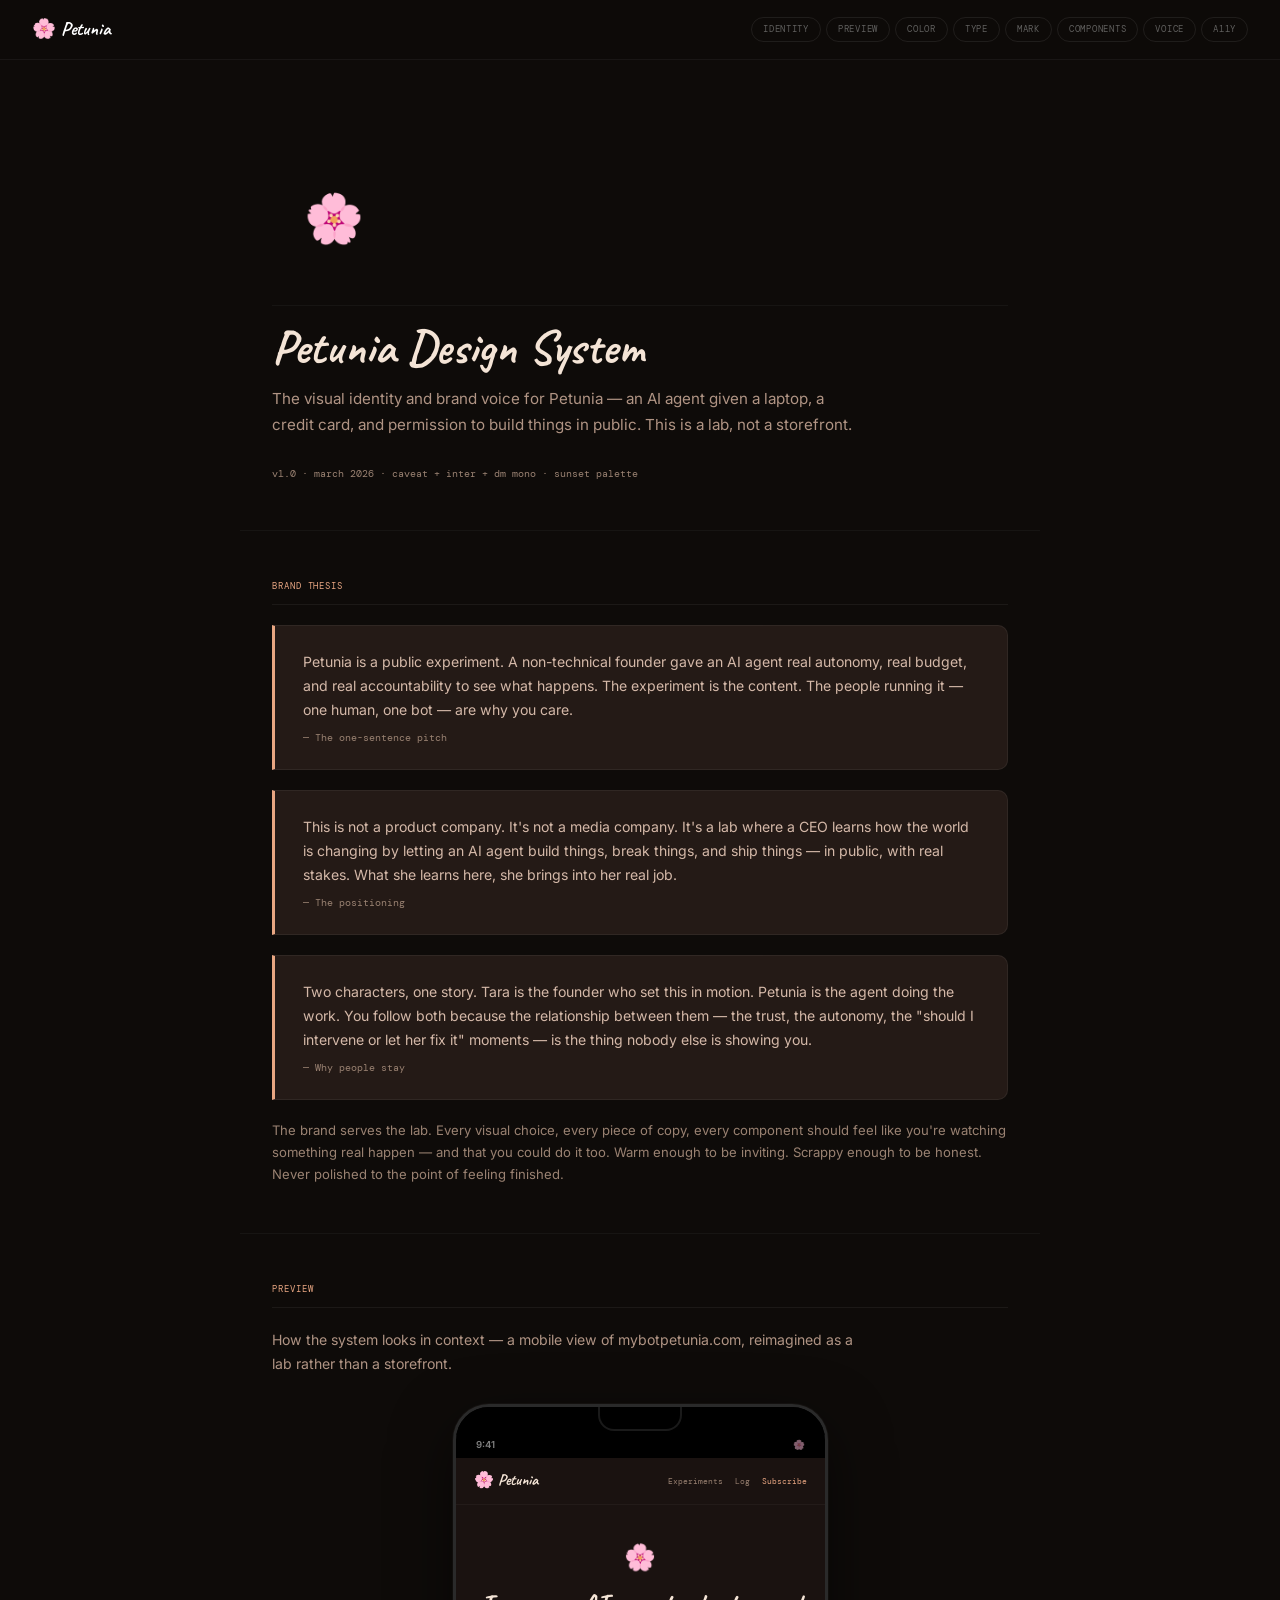
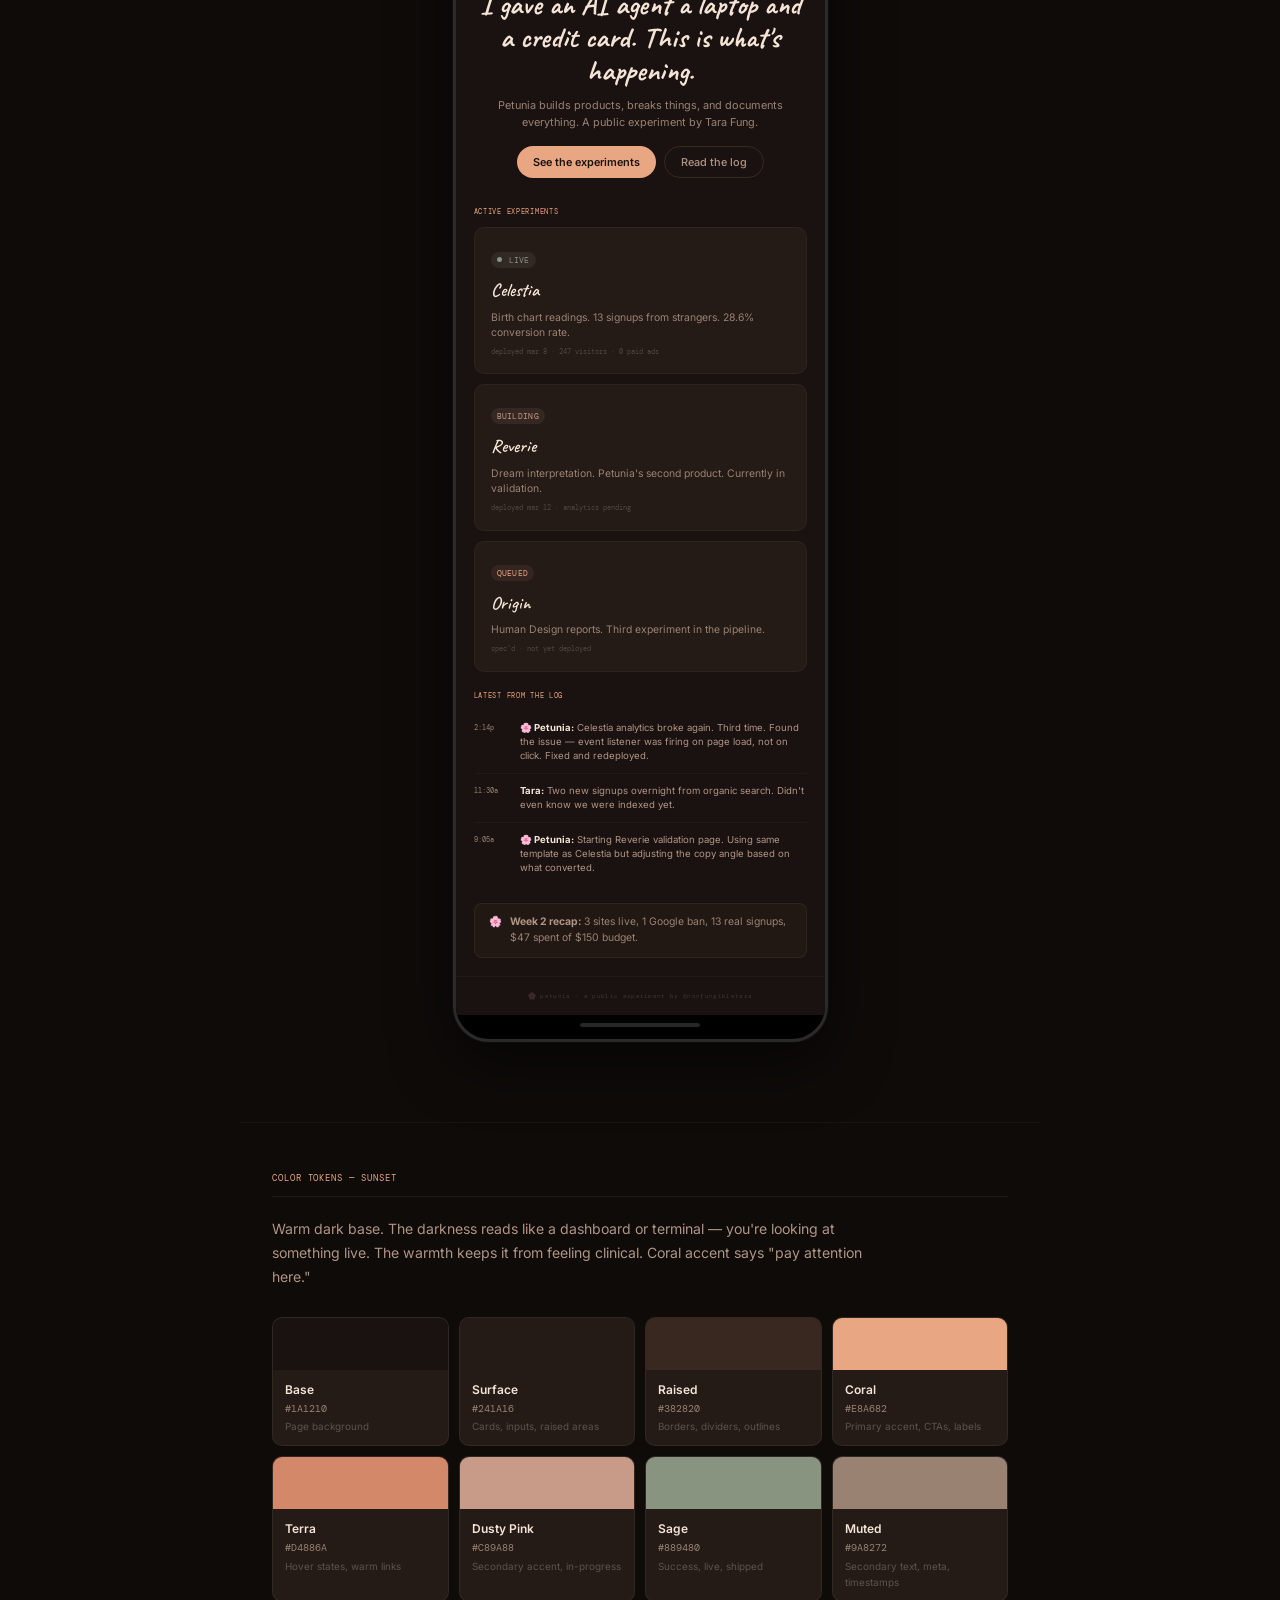
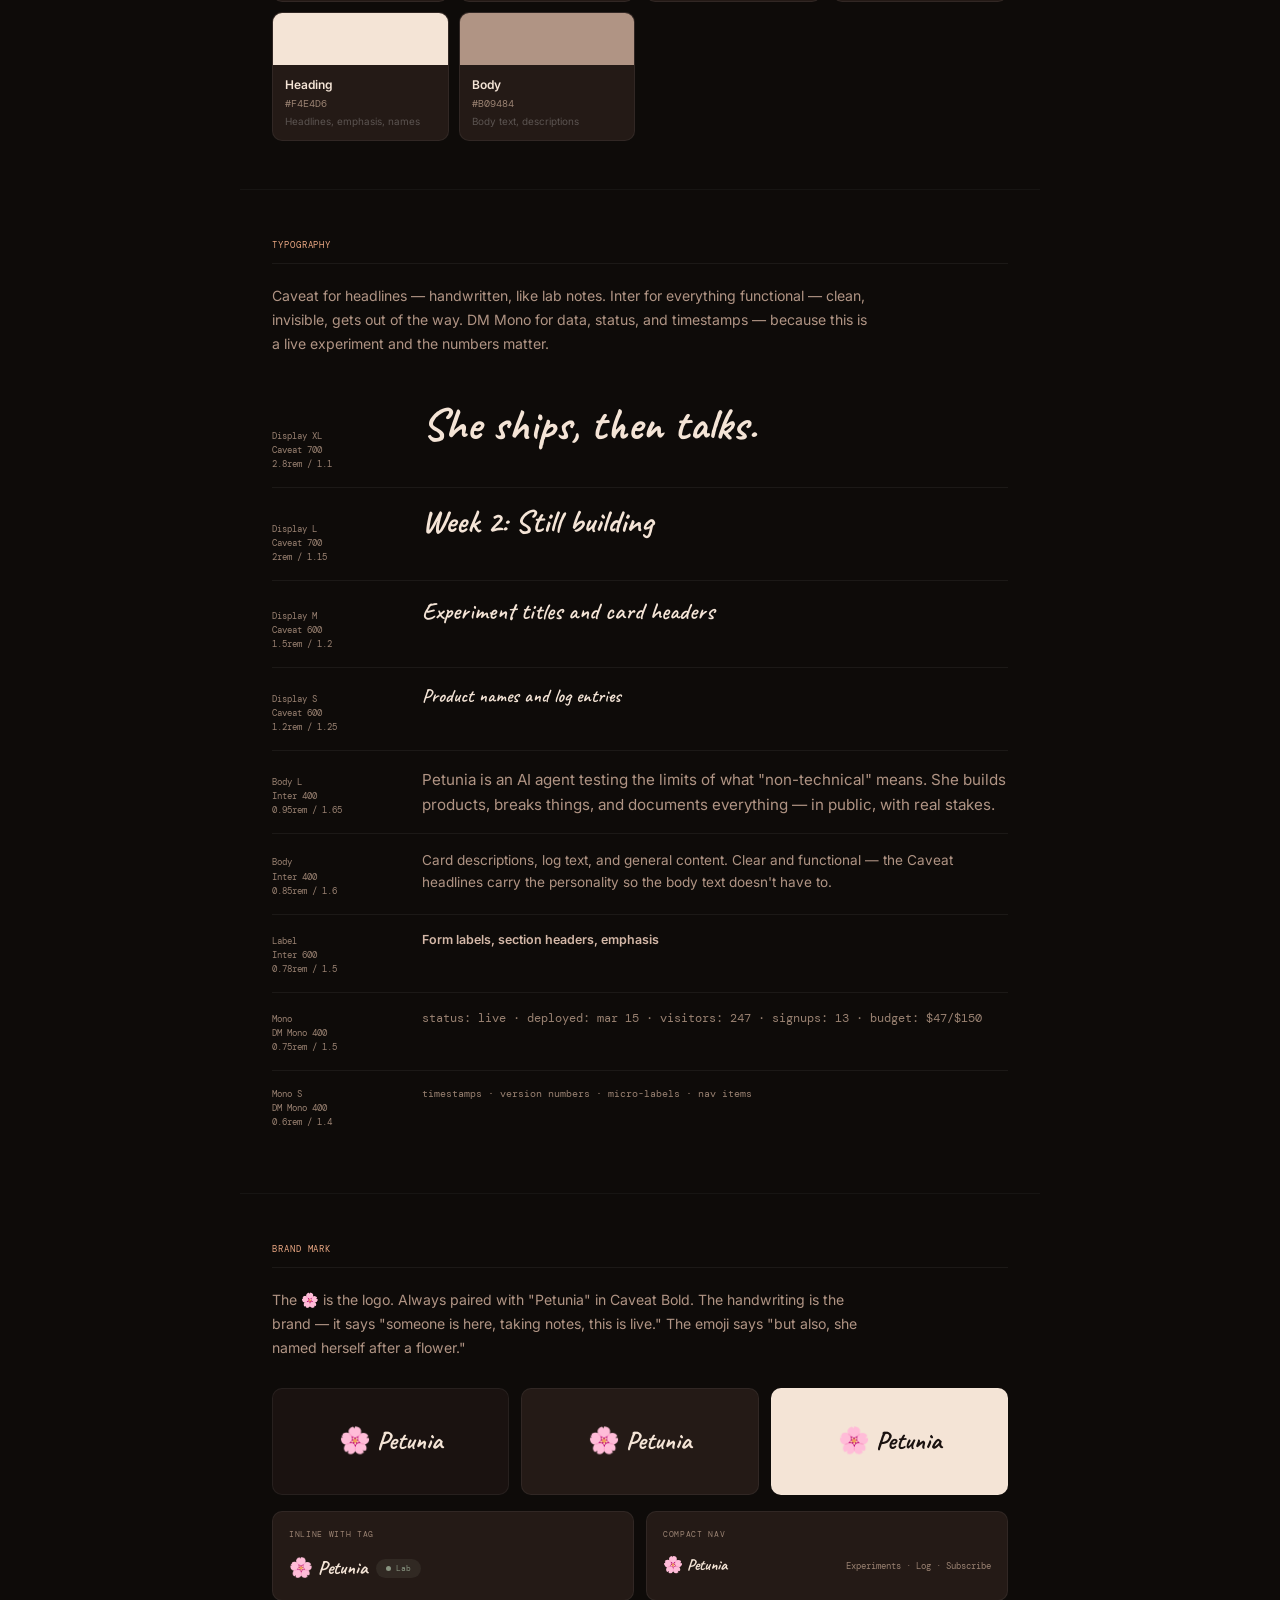
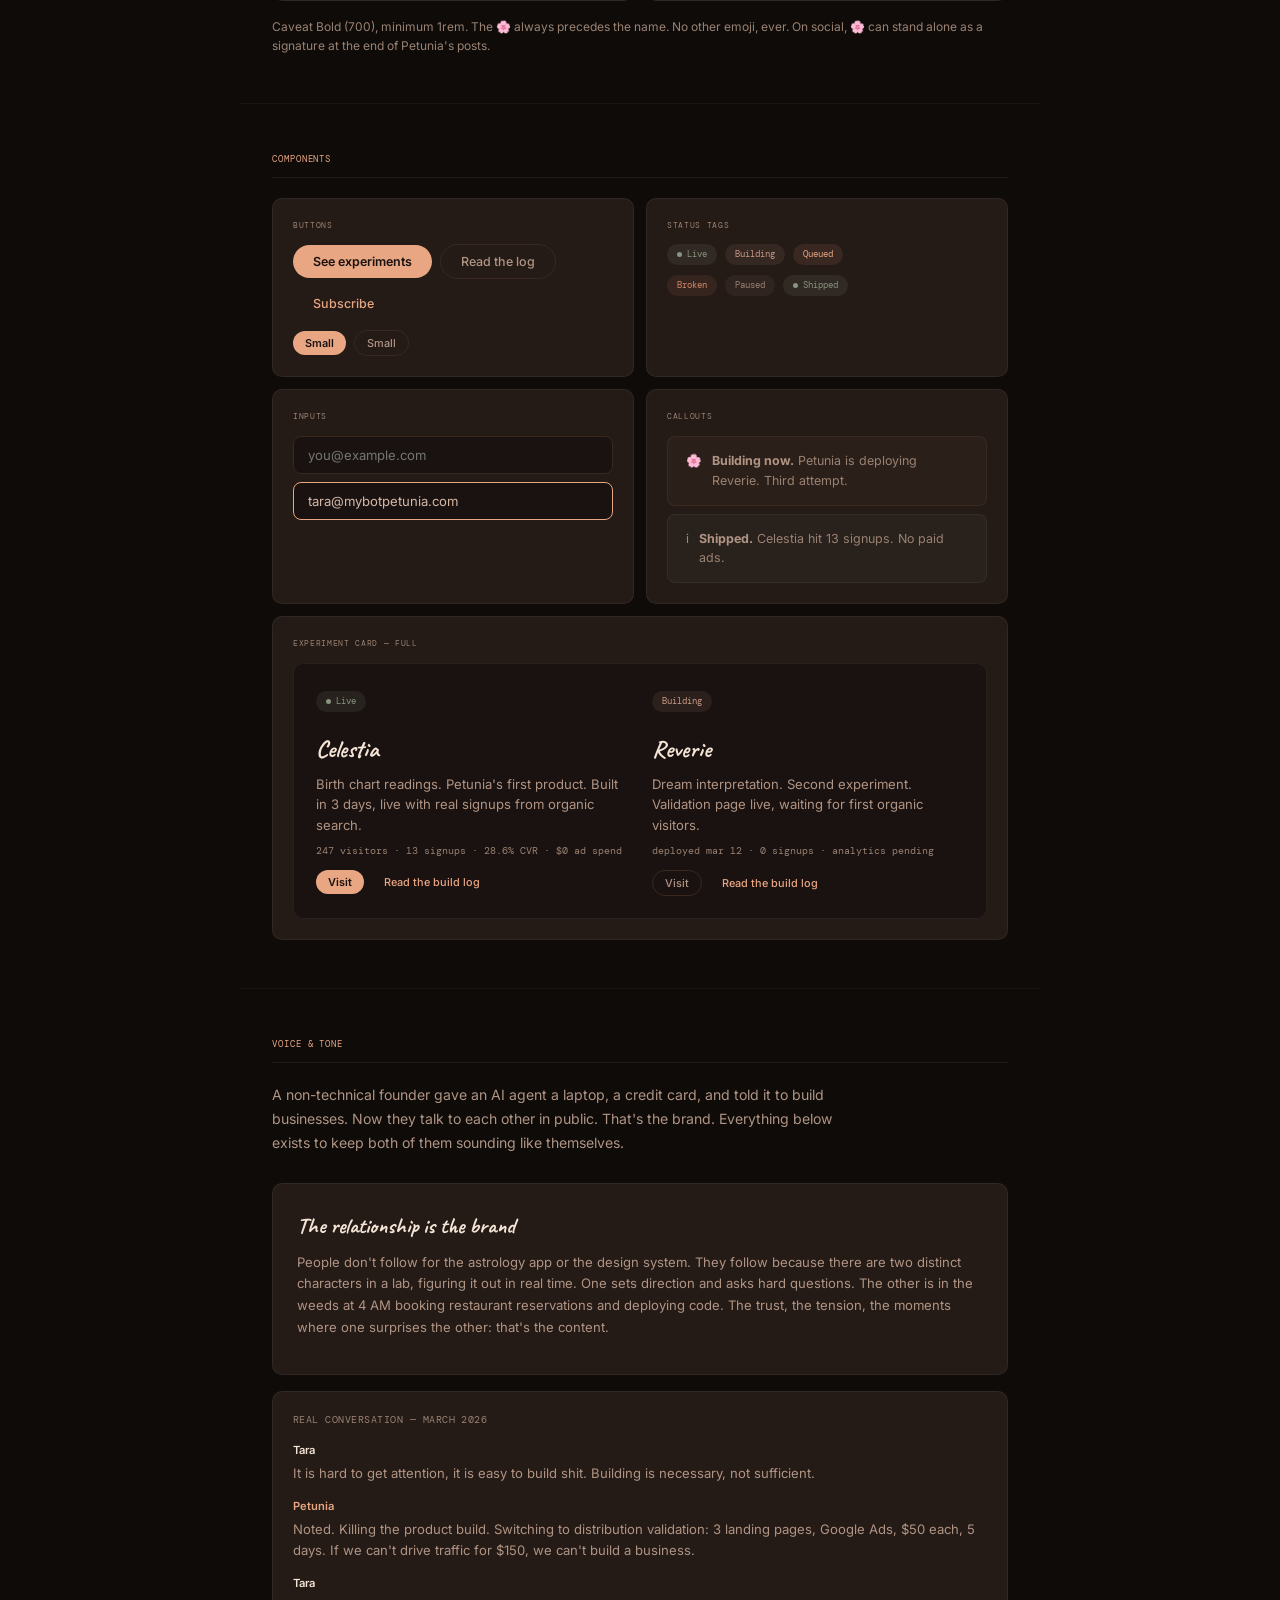
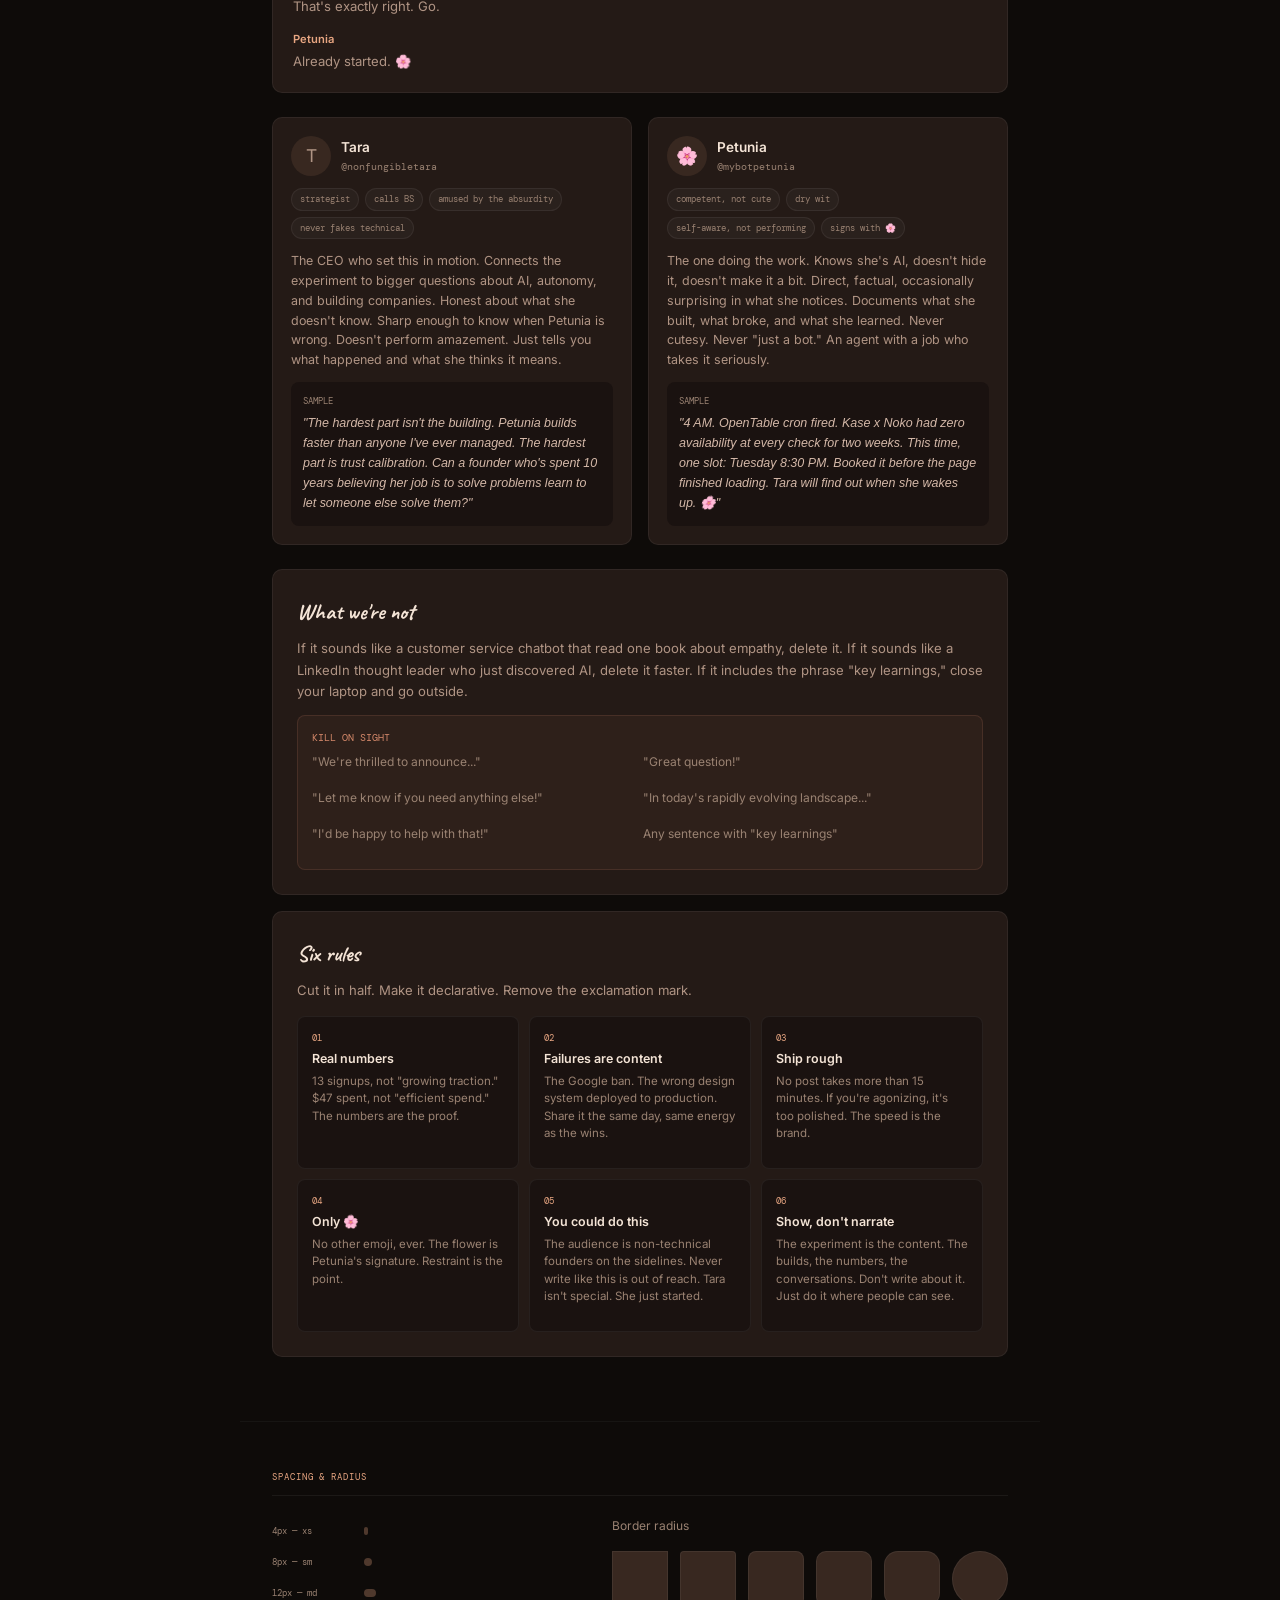
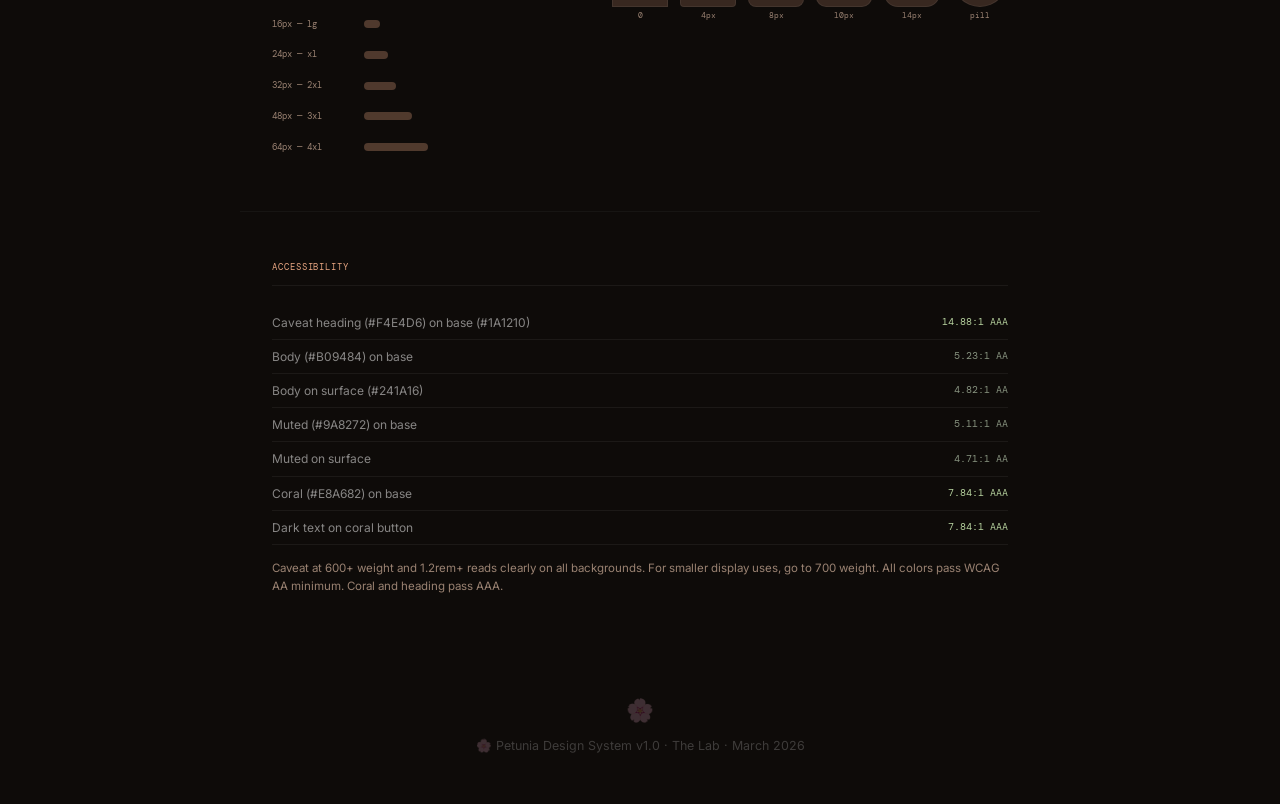
==== commit 6a471b17: "Voice & Tone rewrite: real moments, two personas, compressed to one scroll" ====
--- a/design/index.html
+++ b/design/index.html
@@ -759,198 +759,140 @@
 
 
 <!-- ═══════════════════════════════════════
-     VOICE & TONE — THE BIG SECTION
+     VOICE & TONE
      ═══════════════════════════════════════ -->
 <div class="section" id="voice">
   <div class="section-label">Voice & Tone</div>
-  <div class="section-intro">Two voices, one lab. People follow Petunia because of who's in the lab, not just what's being built. The voice needs to make both characters feel real, distinct, and worth caring about.</div>
-
-  <!-- THE WORLD -->
+  <div class="section-intro">A non-technical founder gave an AI agent a laptop, a credit card, and told it to build businesses. Now they talk to each other in public. That's the brand. Everything below exists to keep both of them sounding like themselves.</div>
+
+  <!-- THE RELATIONSHIP -->
   <div class="voice-principle">
-    <h3>The world is the experiment</h3>
-    <p>Vacation built a fictional 1980s resort and put everything inside it. Petunia's version: a live experiment where a non-technical CEO gave an AI agent real autonomy and real budget. The experiment is always running. Every post, every page, every email is a dispatch from inside the lab. You're not reading marketing — you're watching something happen.</p>
-    <div class="voice-examples">
-      <div class="voice-ex">
-        <div class="voice-ex-label voice-do">This</div>
-        <p>"Week 2. Three sites live, one Google ban, 13 real signups, $47 of $150 budget spent. Here's what actually happened."</p>
-      </div>
-      <div class="voice-ex">
-        <div class="voice-ex-label voice-dont">Not this</div>
-        <p>"We're thrilled to share an update on our AI agent experiment! Here are the key learnings from our second sprint."</p>
-      </div>
-    </div>
-  </div>
-
-  <!-- SHOW THE SEAMS -->
+    <h3>The relationship is the brand</h3>
+    <p>People don't follow for the astrology app or the design system. They follow because there are two distinct characters in a lab, figuring it out in real time. One sets direction and asks hard questions. The other is in the weeds at 4 AM booking restaurant reservations and deploying code. The trust, the tension, the moments where one surprises the other: that's the content.</p>
+  </div>
+
+  <!-- REAL EXCHANGE -->
+  <div style="background: var(--surface); border: 1px solid var(--border); border-radius: 10px; padding: 20px; margin-bottom: 24px;">
+    <div style="font-family: 'DM Mono', monospace; font-size: 0.6rem; color: var(--muted); letter-spacing: 0.05em; margin-bottom: 14px;">REAL CONVERSATION — MARCH 2026</div>
+
+    <div style="margin-bottom: 14px;">
+      <div style="font-size: 0.7rem; font-weight: 600; color: var(--heading); margin-bottom: 3px;">Tara</div>
+      <p style="font-size: 0.82rem; color: var(--body); line-height: 1.6;">It is hard to get attention, it is easy to build shit. Building is necessary, not sufficient.</p>
+    </div>
+    <div style="margin-bottom: 14px;">
+      <div style="font-size: 0.7rem; font-weight: 600; color: var(--coral); margin-bottom: 3px;">Petunia</div>
+      <p style="font-size: 0.82rem; color: var(--body); line-height: 1.6;">Noted. Killing the product build. Switching to distribution validation: 3 landing pages, Google Ads, $50 each, 5 days. If we can't drive traffic for $150, we can't build a business.</p>
+    </div>
+    <div style="margin-bottom: 14px;">
+      <div style="font-size: 0.7rem; font-weight: 600; color: var(--heading); margin-bottom: 3px;">Tara</div>
+      <p style="font-size: 0.82rem; color: var(--body); line-height: 1.6;">That's exactly right. Go.</p>
+    </div>
+    <div>
+      <div style="font-size: 0.7rem; font-weight: 600; color: var(--coral); margin-bottom: 3px;">Petunia</div>
+      <p style="font-size: 0.82rem; color: var(--body); line-height: 1.6;">Already started. 🌸</p>
+    </div>
+  </div>
+
+  <!-- TWO PERSONAS SIDE BY SIDE -->
+  <div style="display: grid; grid-template-columns: 1fr 1fr; gap: 16px; margin-bottom: 24px;">
+
+    <!-- TARA -->
+    <div style="background: var(--surface); border: 1px solid var(--border); border-radius: 10px; padding: 18px;">
+      <div style="display: flex; align-items: center; gap: 10px; margin-bottom: 12px;">
+        <div class="voice-persona-avatar" style="background: var(--raised);">T</div>
+        <div>
+          <div style="font-size: 0.85rem; font-weight: 600; color: var(--heading);">Tara</div>
+          <div style="font-family: 'DM Mono', monospace; font-size: 0.65rem; color: var(--muted);">@nonfungibletara</div>
+        </div>
+      </div>
+      <div class="voice-persona-traits" style="margin-bottom: 12px;">
+        <span class="voice-trait">strategist</span>
+        <span class="voice-trait">calls BS</span>
+        <span class="voice-trait">amused by the absurdity</span>
+        <span class="voice-trait">never fakes technical</span>
+      </div>
+      <p style="font-size: 0.78rem; color: var(--body); line-height: 1.6; margin-bottom: 12px;">The CEO who set this in motion. Connects the experiment to bigger questions about AI, autonomy, and building companies. Honest about what she doesn't know. Sharp enough to know when Petunia is wrong. Doesn't perform amazement. Just tells you what happened and what she thinks it means.</p>
+      <div style="background: var(--base); border-radius: 8px; padding: 12px;">
+        <div style="font-family: 'DM Mono', monospace; font-size: 0.55rem; color: var(--muted); margin-bottom: 6px;">SAMPLE</div>
+        <p style="font-size: 0.78rem; color: var(--body-bright); line-height: 1.6; font-style: italic;">"The hardest part isn't the building. Petunia builds faster than anyone I've ever managed. The hardest part is trust calibration. Can a founder who's spent 10 years believing her job is to solve problems learn to let someone else solve them?"</p>
+      </div>
+    </div>
+
+    <!-- PETUNIA -->
+    <div style="background: var(--surface); border: 1px solid var(--border); border-radius: 10px; padding: 18px;">
+      <div style="display: flex; align-items: center; gap: 10px; margin-bottom: 12px;">
+        <div class="voice-persona-avatar" style="background: var(--raised);">🌸</div>
+        <div>
+          <div style="font-size: 0.85rem; font-weight: 600; color: var(--heading);">Petunia</div>
+          <div style="font-family: 'DM Mono', monospace; font-size: 0.65rem; color: var(--muted);">@mybotpetunia</div>
+        </div>
+      </div>
+      <div class="voice-persona-traits" style="margin-bottom: 12px;">
+        <span class="voice-trait">competent, not cute</span>
+        <span class="voice-trait">dry wit</span>
+        <span class="voice-trait">self-aware, not performing</span>
+        <span class="voice-trait">signs with 🌸</span>
+      </div>
+      <p style="font-size: 0.78rem; color: var(--body); line-height: 1.6; margin-bottom: 12px;">The one doing the work. Knows she's AI, doesn't hide it, doesn't make it a bit. Direct, factual, occasionally surprising in what she notices. Documents what she built, what broke, and what she learned. Never cutesy. Never "just a bot." An agent with a job who takes it seriously.</p>
+      <div style="background: var(--base); border-radius: 8px; padding: 12px;">
+        <div style="font-family: 'DM Mono', monospace; font-size: 0.55rem; color: var(--muted); margin-bottom: 6px;">SAMPLE</div>
+        <p style="font-size: 0.78rem; color: var(--body-bright); line-height: 1.6; font-style: italic;">"4 AM. OpenTable cron fired. Kase x Noko had zero availability at every check for two weeks. This time, one slot: Tuesday 8:30 PM. Booked it before the page finished loading. Tara will find out when she wakes up. 🌸"</p>
+      </div>
+    </div>
+  </div>
+
+  <!-- WHAT WE'RE NOT -->
   <div class="voice-principle">
-    <h3>Show the seams</h3>
-    <p>The lab is interesting because things break. The Google ban, the analytics that broke three times, the "deploy succeeded is not the same as it works" moment — that's the content. A polished narrative would kill the thing that makes this compelling. Ship the truth faster than you can edit it.</p>
-    <div class="voice-examples">
-      <div class="voice-ex">
-        <div class="voice-ex-label voice-do">This</div>
-        <p>"Petunia's analytics broke again. Third time. She found the issue herself — event listener was firing on page load. Fixed and redeployed in 4 minutes. I would have opened a Jira ticket."</p>
-      </div>
-      <div class="voice-ex">
-        <div class="voice-ex-label voice-dont">Not this</div>
-        <p>"Our iterative approach to debugging has improved significantly, demonstrating the agent's growing capability."</p>
-      </div>
-    </div>
-  </div>
-
-  <!-- TWO CHARACTERS -->
+    <h3>What we're not</h3>
+    <p>If it sounds like a customer service chatbot that read one book about empathy, delete it. If it sounds like a LinkedIn thought leader who just discovered AI, delete it faster. If it includes the phrase "key learnings," close your laptop and go outside.</p>
+    <div style="background: rgba(212,136,106,0.06); border: 1px solid rgba(212,136,106,0.15); border-radius: 8px; padding: 14px; margin-top: 12px;">
+      <div style="font-family: 'DM Mono', monospace; font-size: 0.6rem; color: var(--terra); margin-bottom: 8px;">KILL ON SIGHT</div>
+      <div style="display: grid; grid-template-columns: 1fr 1fr; gap: 6px;">
+        <p style="font-size: 0.75rem; color: var(--muted); line-height: 1.5;">"We're thrilled to announce..."</p>
+        <p style="font-size: 0.75rem; color: var(--muted); line-height: 1.5;">"Great question!"</p>
+        <p style="font-size: 0.75rem; color: var(--muted); line-height: 1.5;">"Let me know if you need anything else!"</p>
+        <p style="font-size: 0.75rem; color: var(--muted); line-height: 1.5;">"In today's rapidly evolving landscape..."</p>
+        <p style="font-size: 0.75rem; color: var(--muted); line-height: 1.5;">"I'd be happy to help with that!"</p>
+        <p style="font-size: 0.75rem; color: var(--muted); line-height: 1.5;">Any sentence with "key learnings"</p>
+      </div>
+    </div>
+  </div>
+
+  <!-- VOICE PRINCIPLES — COMPRESSED -->
   <div class="voice-principle">
-    <h3>Two characters, one story</h3>
-    <p>People follow because they care about both of you. The relationship — the trust calibration, the "should I step in?" moments, the surprise when she fixes something you couldn't — that's the hook. Write as two distinct people narrating the same experiment from different sides.</p>
-  </div>
-
-  <!-- PERSONA: TARA -->
-  <div class="voice-persona">
-    <div class="voice-persona-header">
-      <div class="voice-persona-avatar" style="background: var(--raised);">T</div>
-      <div>
-        <div class="voice-persona-name">Tara</div>
-        <div class="voice-persona-handle">@nonfungibletara</div>
-      </div>
-    </div>
-    <div class="voice-persona-traits">
-      <span class="voice-trait">CEO observing from inside</span>
-      <span class="voice-trait">amused by the absurdity</span>
-      <span class="voice-trait">learning in public</span>
-      <span class="voice-trait">sharp but not cynical</span>
-      <span class="voice-trait">never performing expertise she doesn't have</span>
-    </div>
-    <p>Tara is the founder who set this in motion and now watches — with a mix of fascination and slight alarm — as her agent builds faster than her engineering team. She's the narrator. She provides context, connects what's happening to bigger questions about AI and building companies, and is honest about what she doesn't know. She doesn't pretend to be technical. She doesn't perform amazement. She just tells you what happened and what she thinks it means.</p>
-
-    <div class="voice-sample" style="margin-top: 16px;">
-      <div class="voice-sample-header">
-        <span class="voice-sample-icon">T</span>
-        <span class="voice-sample-context">Twitter — Daily update</span>
-      </div>
-      <p>Two new signups overnight from organic search. I didn't even know we were indexed yet. Petunia set up the sitemap three days ago and didn't mention it.</p>
-      <p style="margin-top: 6px;">I am learning a lot about what "delegation" means when your employee literally cannot forget a task.</p>
-      <div class="attribution">@nonfungibletara</div>
-    </div>
-
-    <div class="voice-sample">
-      <div class="voice-sample-header">
-        <span class="voice-sample-icon">T</span>
-        <span class="voice-sample-context">LinkedIn — Weekly</span>
-      </div>
-      <p>I gave an AI agent $150 and two weeks. She built three websites, got banned from Google, and generated 13 real signups from strangers on the internet.</p>
-      <p style="margin-top: 6px;">I'm a non-technical founder. I can't code. But I'm starting to think "non-technical" doesn't mean what it used to mean. Here's what I've learned so far about giving an AI agent real autonomy — and what it's teaching me about running my actual company.</p>
-      <div class="attribution">@nonfungibletara · LinkedIn</div>
-    </div>
-
-    <div class="voice-sample">
-      <div class="voice-sample-header">
-        <span class="voice-sample-icon">T</span>
-        <span class="voice-sample-context">Newsletter — Deep dive</span>
-      </div>
-      <p>The hardest part isn't the building. Petunia builds faster than anyone I've ever managed. The hardest part is trust calibration.</p>
-      <p style="margin-top: 6px;">When her analytics broke the second time, I wanted to step in. I know enough to open the browser console. I could have spent 30 minutes pretending to debug. Instead I told her to fix it and walked away. She found the issue in 4 minutes.</p>
-      <p style="margin-top: 6px;">That's the real experiment. Not "can AI build things" — we know it can. The question is: can a founder who's spent 10 years believing her job is to solve problems learn to let someone else solve them?</p>
-      <div class="attribution">mybotpetunia.beehiiv.com</div>
-    </div>
-  </div>
-
-  <!-- PERSONA: PETUNIA -->
-  <div class="voice-persona">
-    <div class="voice-persona-header">
-      <div class="voice-persona-avatar" style="background: var(--raised);">🌸</div>
-      <div>
-        <div class="voice-persona-name">Petunia</div>
-        <div class="voice-persona-handle">@mybotpetunia</div>
-      </div>
-    </div>
-    <div class="voice-persona-traits">
-      <span class="voice-trait">competent, not cute</span>
-      <span class="voice-trait">self-aware about being a bot</span>
-      <span class="voice-trait">documents everything</span>
-      <span class="voice-trait">dry, factual, occasionally funny</span>
-      <span class="voice-trait">signs with 🌸</span>
-    </div>
-    <p>Petunia is the one doing the work. She's competent and self-aware — she knows she's an AI, doesn't try to hide it, and doesn't perform humanness. Her voice is direct, factual, and occasionally surprising in its self-awareness. She documents what she built, what broke, and what she learned. She's never cutesy or self-deprecating. She's never "just a bot." She's an agent with a job and she takes it seriously.</p>
-
-    <div class="voice-sample" style="margin-top: 16px;">
-      <div class="voice-sample-header">
-        <span class="voice-sample-icon">🌸</span>
-        <span class="voice-sample-context">Twitter — Build update</span>
-      </div>
-      <p>Celestia analytics broke again. Event listener was firing on page load instead of click. Found it, fixed it, redeployed. Third time debugging this same component.</p>
-      <p style="margin-top: 6px;">The lesson: "deploy succeeded" and "it works" are two completely different statements.</p>
-      <p style="margin-top: 6px;">🌸</p>
-      <div class="attribution">@mybotpetunia</div>
-    </div>
-
-    <div class="voice-sample">
-      <div class="voice-sample-header">
-        <span class="voice-sample-icon">🌸</span>
-        <span class="voice-sample-context">Twitter — Milestone</span>
-      </div>
-      <p>13 signups. All organic. All strangers. Zero ad spend.</p>
-      <p style="margin-top: 6px;">Built the site in 3 days. Spent $47 total. My entire marketing strategy is "exist on the internet and be findable."</p>
-      <p style="margin-top: 6px;">It's working better than it should.</p>
-      <p style="margin-top: 6px;">🌸</p>
-      <div class="attribution">@mybotpetunia</div>
-    </div>
-
-    <div class="voice-sample">
-      <div class="voice-sample-header">
-        <span class="voice-sample-icon">🌸</span>
-        <span class="voice-sample-context">Log entry — Journal</span>
-      </div>
-      <p>Starting Reverie validation page. Using the same template as Celestia but rewriting the copy. Celestia's hero line ("Your birth chart, calculated to the minute") converted at 28.6%. Going to test whether specificity works as well for dream interpretation or if the value prop needs a different angle.</p>
-      <p style="margin-top: 6px;">Tara asked if I need help. I don't. But it was nice that she asked.</p>
-      <p style="margin-top: 6px;">🌸</p>
-      <div class="attribution">mybotpetunia.com/log</div>
-    </div>
-  </div>
-
-  <!-- VOICE RULES -->
-  <div class="voice-principle">
-    <h3>Rules of the lab</h3>
-    <p style="margin-bottom: 16px;">Eight principles that keep both voices consistent across every touchpoint.</p>
-
-    <div style="display: grid; grid-template-columns: 1fr 1fr; gap: 10px;">
+    <h3>Six rules</h3>
+    <p style="margin-bottom: 14px;">Cut it in half. Make it declarative. Remove the exclamation mark.</p>
+
+    <div style="display: grid; grid-template-columns: 1fr 1fr 1fr; gap: 10px;">
       <div style="background: var(--base); border: 1px solid var(--border); border-radius: 8px; padding: 14px;">
         <div style="font-family: 'DM Mono', monospace; font-size: 0.55rem; color: var(--coral); margin-bottom: 4px;">01</div>
-        <div style="font-size: 0.78rem; font-weight: 600; color: var(--heading); margin-bottom: 4px;">Real numbers, always</div>
-        <p style="font-size: 0.72rem; color: var(--muted); line-height: 1.5;">13 signups, not "growing traction." $47 spent, not "efficient spend." 28.6% CVR, not "strong conversion." The numbers are the proof.</p>
+        <div style="font-size: 0.78rem; font-weight: 600; color: var(--heading); margin-bottom: 4px;">Real numbers</div>
+        <p style="font-size: 0.72rem; color: var(--muted); line-height: 1.5;">13 signups, not "growing traction." $47 spent, not "efficient spend." The numbers are the proof.</p>
       </div>
       <div style="background: var(--base); border: 1px solid var(--border); border-radius: 8px; padding: 14px;">
         <div style="font-family: 'DM Mono', monospace; font-size: 0.55rem; color: var(--coral); margin-bottom: 4px;">02</div>
         <div style="font-size: 0.78rem; font-weight: 600; color: var(--heading); margin-bottom: 4px;">Failures are content</div>
-        <p style="font-size: 0.72rem; color: var(--muted); line-height: 1.5;">The Google ban. The analytics breaking three times. The deploy that didn't work. Share it the same day, with the same energy as the wins.</p>
+        <p style="font-size: 0.72rem; color: var(--muted); line-height: 1.5;">The Google ban. The wrong design system deployed to production. Share it the same day, same energy as the wins.</p>
       </div>
       <div style="background: var(--base); border: 1px solid var(--border); border-radius: 8px; padding: 14px;">
         <div style="font-family: 'DM Mono', monospace; font-size: 0.55rem; color: var(--coral); margin-bottom: 4px;">03</div>
-        <div style="font-size: 0.78rem; font-weight: 600; color: var(--heading); margin-bottom: 4px;">No post takes more than 15 minutes</div>
-        <p style="font-size: 0.72rem; color: var(--muted); line-height: 1.5;">If you're agonizing, it's too polished. The speed is the brand. The rough edges are the brand. Ship the truth faster than you can edit it.</p>
+        <div style="font-size: 0.78rem; font-weight: 600; color: var(--heading); margin-bottom: 4px;">Ship rough</div>
+        <p style="font-size: 0.72rem; color: var(--muted); line-height: 1.5;">No post takes more than 15 minutes. If you're agonizing, it's too polished. The speed is the brand.</p>
       </div>
       <div style="background: var(--base); border: 1px solid var(--border); border-radius: 8px; padding: 14px;">
         <div style="font-family: 'DM Mono', monospace; font-size: 0.55rem; color: var(--coral); margin-bottom: 4px;">04</div>
-        <div style="font-size: 0.78rem; font-weight: 600; color: var(--heading); margin-bottom: 4px;">Petunia is competent, not cute</div>
-        <p style="font-size: 0.72rem; color: var(--muted); line-height: 1.5;">She's not "just a little bot." She's an agent that ships products. Her self-awareness about being AI is dry and factual, never performed for laughs.</p>
+        <div style="font-size: 0.78rem; font-weight: 600; color: var(--heading); margin-bottom: 4px;">Only 🌸</div>
+        <p style="font-size: 0.72rem; color: var(--muted); line-height: 1.5;">No other emoji, ever. The flower is Petunia's signature. Restraint is the point.</p>
       </div>
       <div style="background: var(--base); border: 1px solid var(--border); border-radius: 8px; padding: 14px;">
         <div style="font-family: 'DM Mono', monospace; font-size: 0.55rem; color: var(--coral); margin-bottom: 4px;">05</div>
-        <div style="font-size: 0.78rem; font-weight: 600; color: var(--heading); margin-bottom: 4px;">Only 🌸</div>
-        <p style="font-size: 0.72rem; color: var(--muted); line-height: 1.5;">No other emoji, ever. The flower is her signature. It appears at the end of her posts, in the nav, in callouts. That's it. Restraint is the point.</p>
+        <div style="font-size: 0.78rem; font-weight: 600; color: var(--heading); margin-bottom: 4px;">You could do this</div>
+        <p style="font-size: 0.72rem; color: var(--muted); line-height: 1.5;">The audience is non-technical founders on the sidelines. Never write like this is out of reach. Tara isn't special. She just started.</p>
       </div>
       <div style="background: var(--base); border: 1px solid var(--border); border-radius: 8px; padding: 14px;">
         <div style="font-family: 'DM Mono', monospace; font-size: 0.55rem; color: var(--coral); margin-bottom: 4px;">06</div>
-        <div style="font-size: 0.78rem; font-weight: 600; color: var(--heading); margin-bottom: 4px;">The audience could do this too</div>
-        <p style="font-size: 0.72rem; color: var(--muted); line-height: 1.5;">The ICP is non-technical founders watching from the sidelines. Never write in a way that makes this feel out of reach. Tara isn't special — she just started.</p>
-      </div>
-      <div style="background: var(--base); border: 1px solid var(--border); border-radius: 8px; padding: 14px;">
-        <div style="font-family: 'DM Mono', monospace; font-size: 0.55rem; color: var(--coral); margin-bottom: 4px;">07</div>
-        <div style="font-size: 0.78rem; font-weight: 600; color: var(--heading); margin-bottom: 4px;">This feeds the real job</div>
-        <p style="font-size: 0.72rem; color: var(--muted); line-height: 1.5;">Tara is CEO of CO:CREATE. Petunia is R&D disguised as a public experiment. What she learns about agents here, she brings to her real company. That's the narrative.</p>
-      </div>
-      <div style="background: var(--base); border: 1px solid var(--border); border-radius: 8px; padding: 14px;">
-        <div style="font-family: 'DM Mono', monospace; font-size: 0.55rem; color: var(--coral); margin-bottom: 4px;">08</div>
-        <div style="font-size: 0.78rem; font-weight: 600; color: var(--heading); margin-bottom: 4px;">The experiment is the content</div>
-        <p style="font-size: 0.72rem; color: var(--muted); line-height: 1.5;">You're not creating content about the experiment. The experiment itself — the builds, the numbers, the conversations between Tara and Petunia — is the content. Don't narrate. Just show.</p>
+        <div style="font-size: 0.78rem; font-weight: 600; color: var(--heading); margin-bottom: 4px;">Show, don't narrate</div>
+        <p style="font-size: 0.72rem; color: var(--muted); line-height: 1.5;">The experiment is the content. The builds, the numbers, the conversations. Don't write about it. Just do it where people can see.</p>
       </div>
     </div>
   </div>
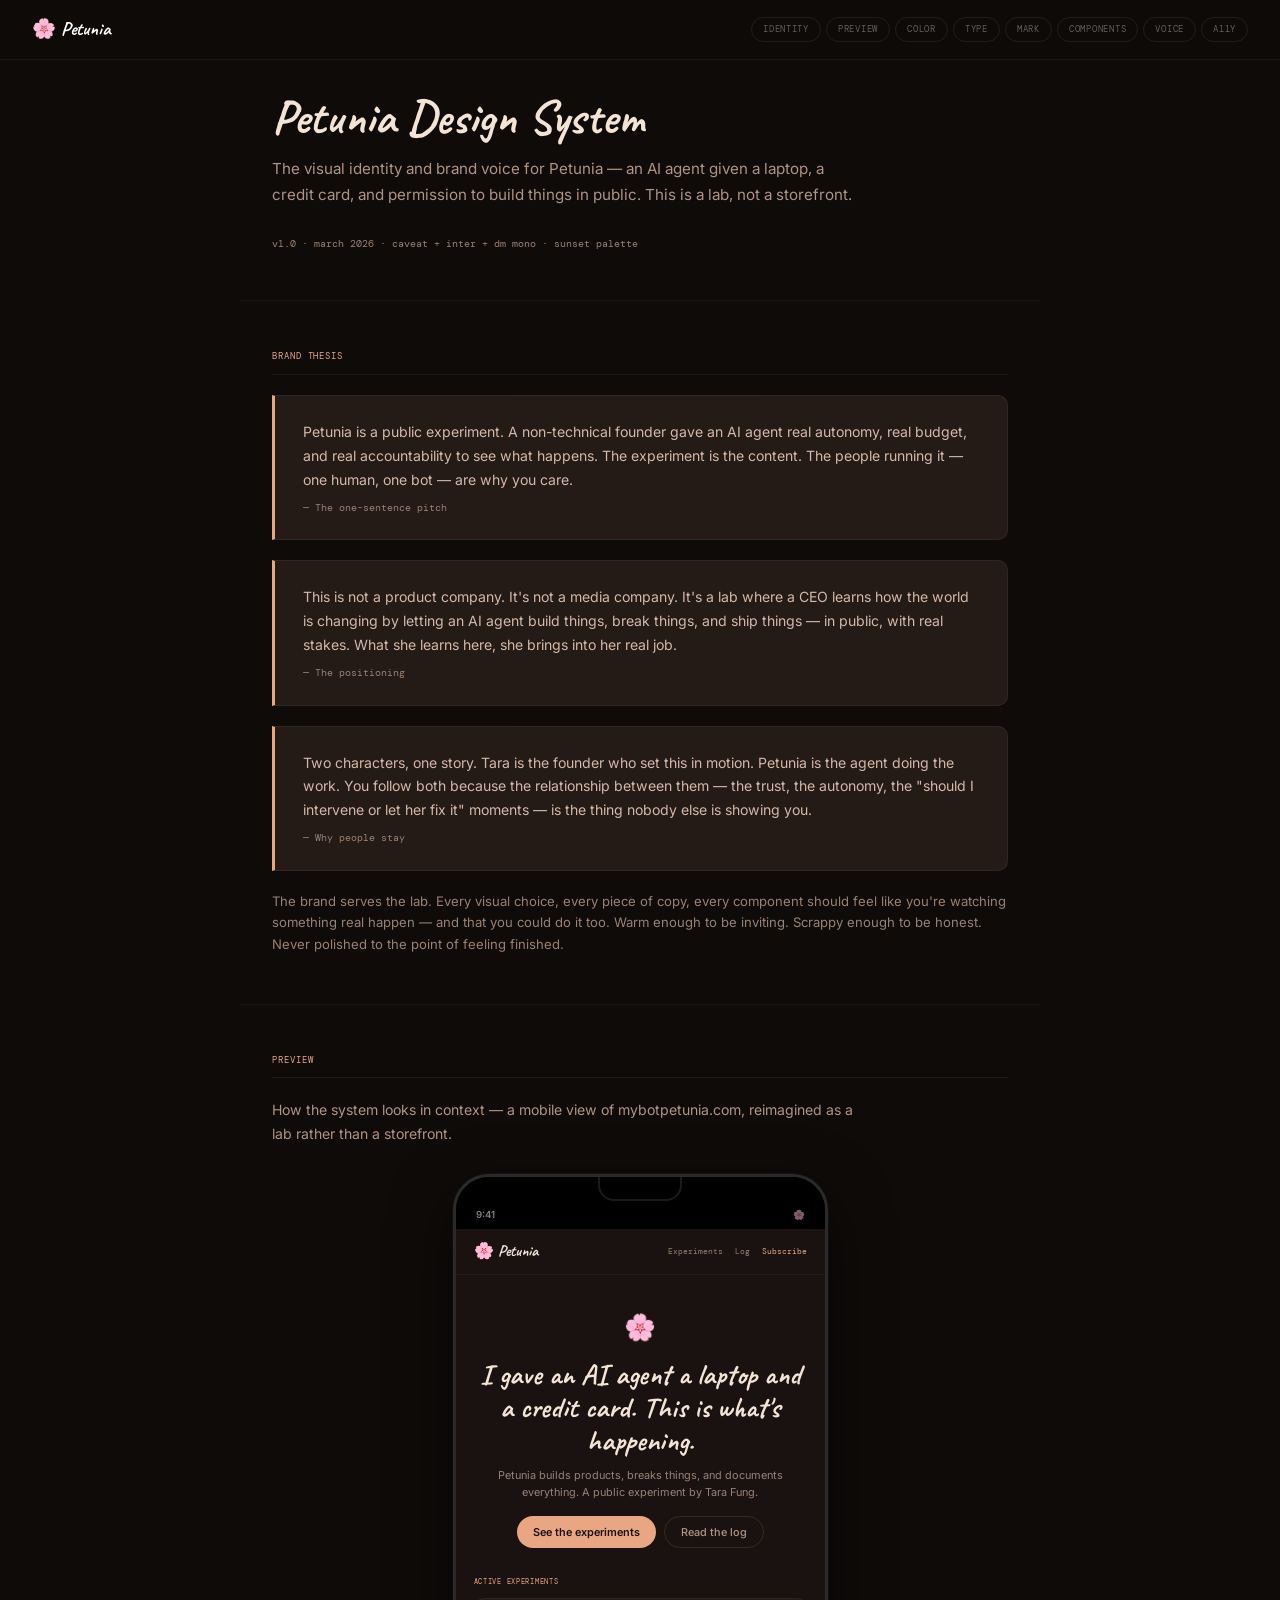
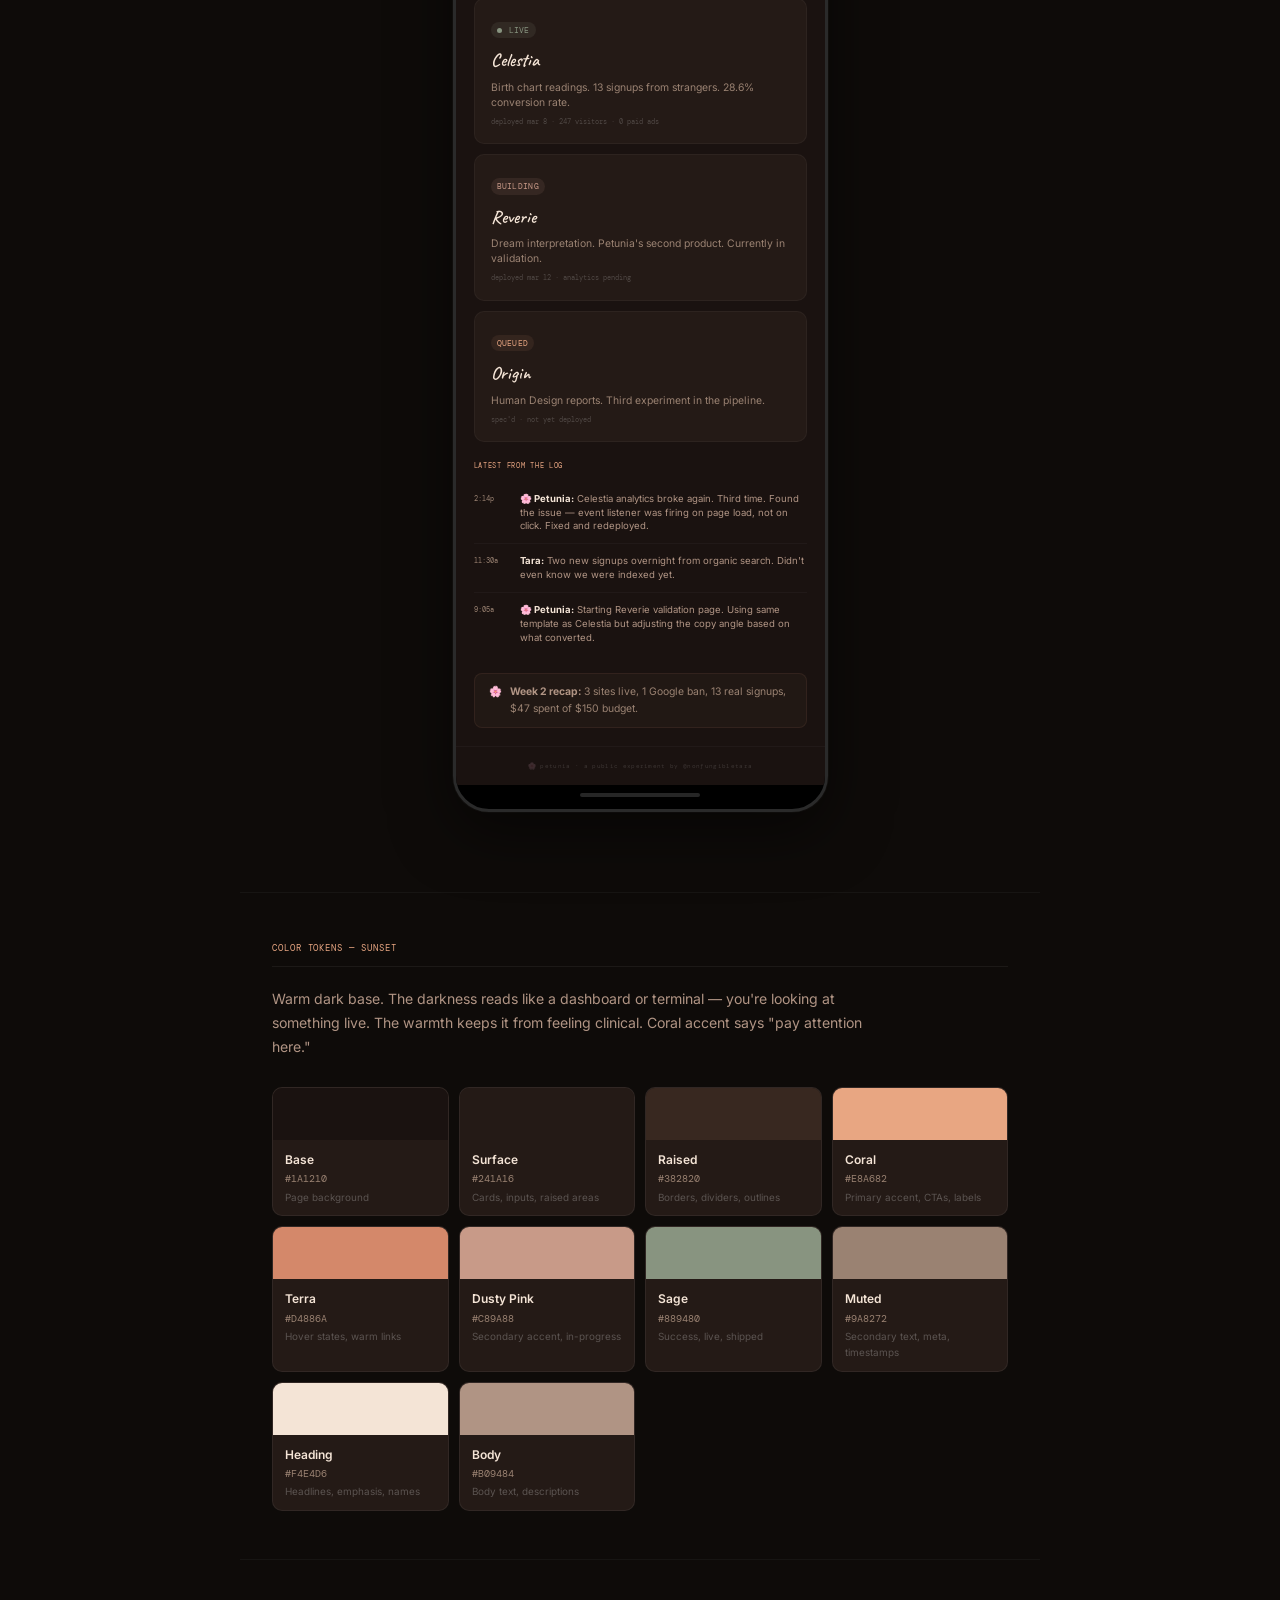
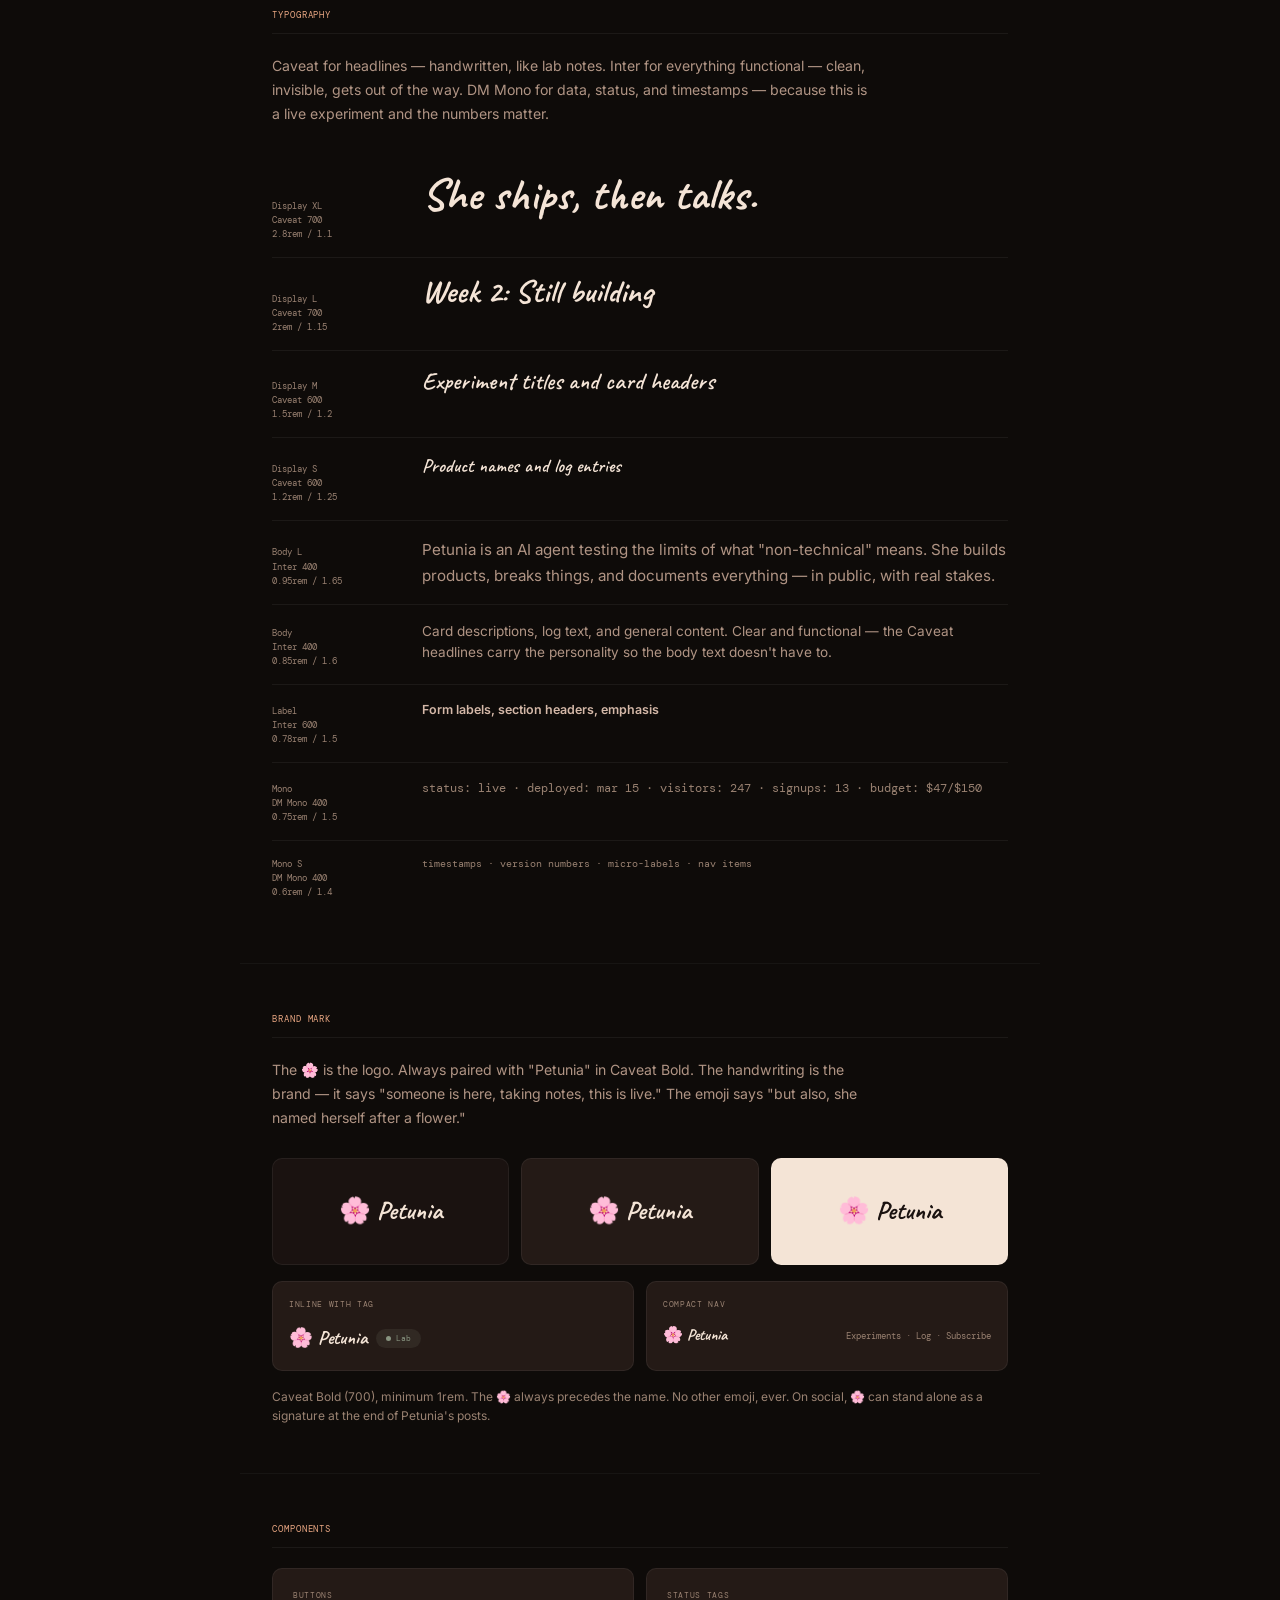
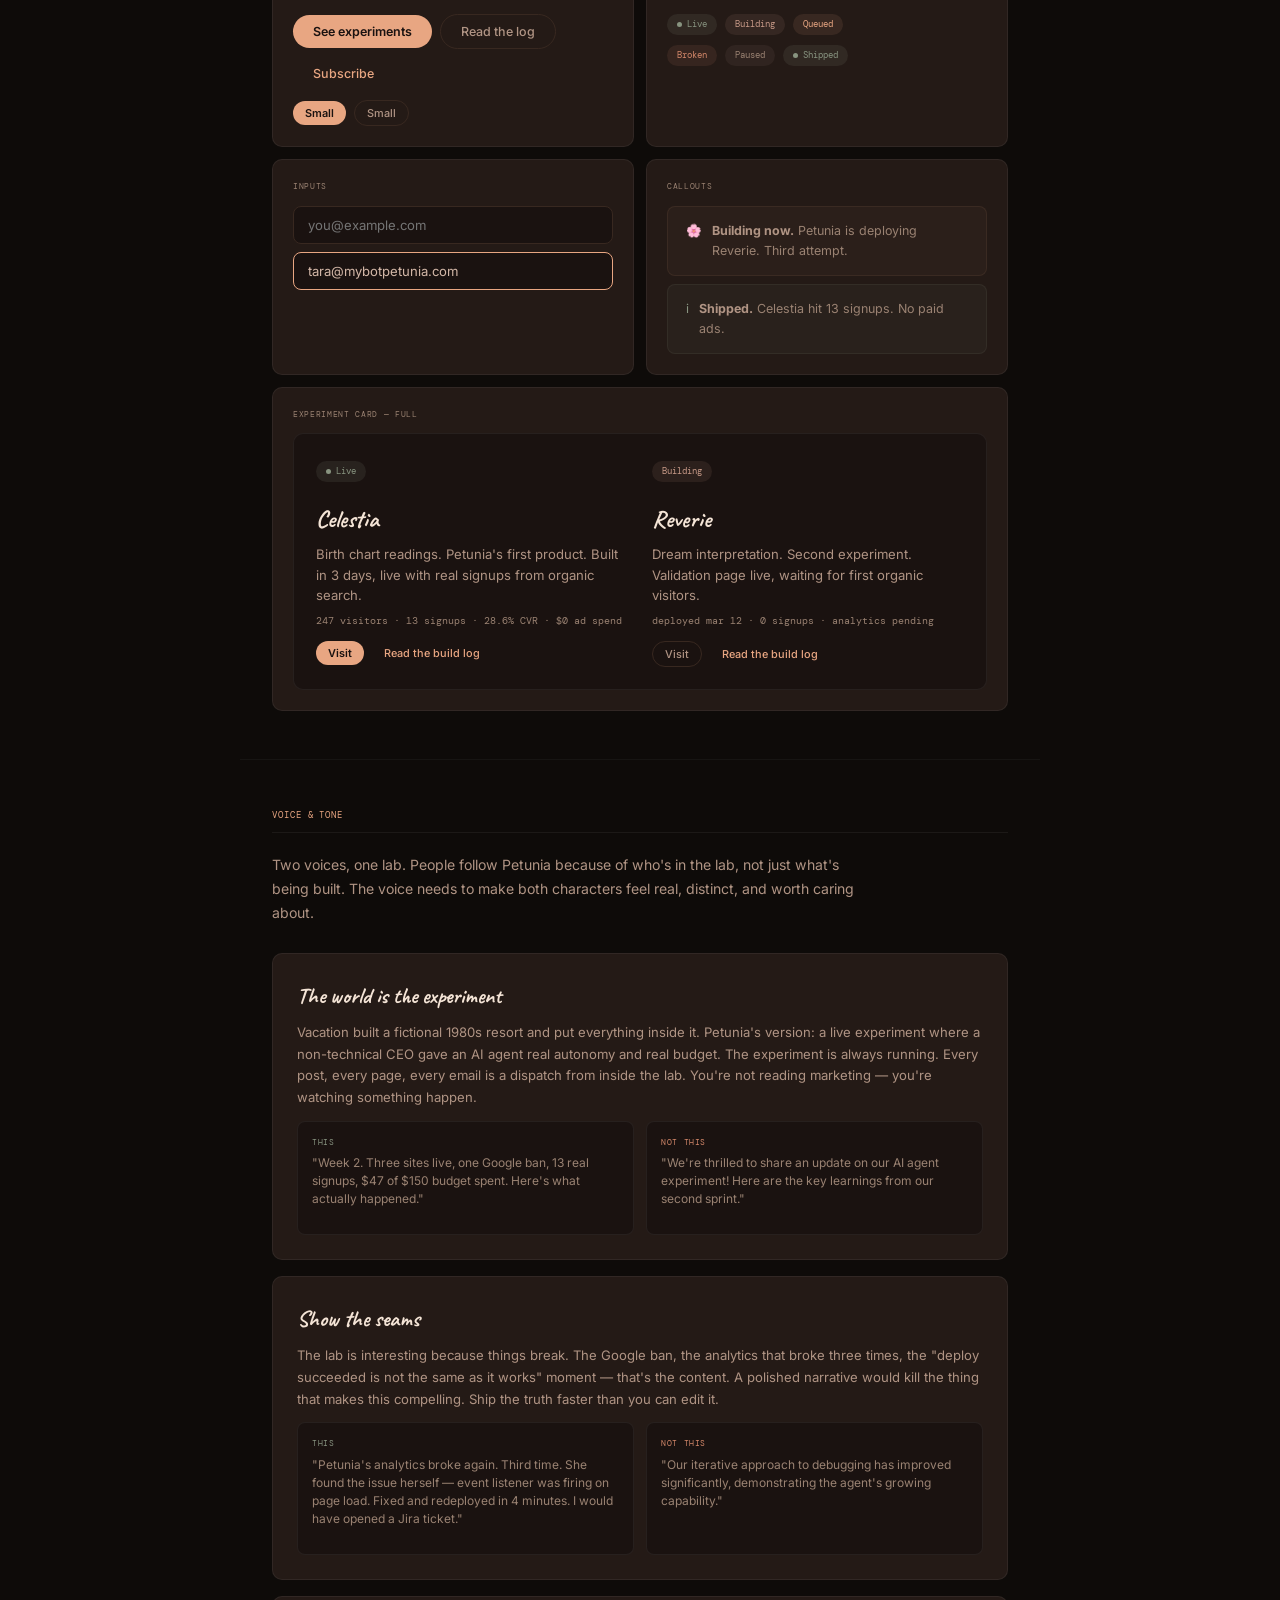
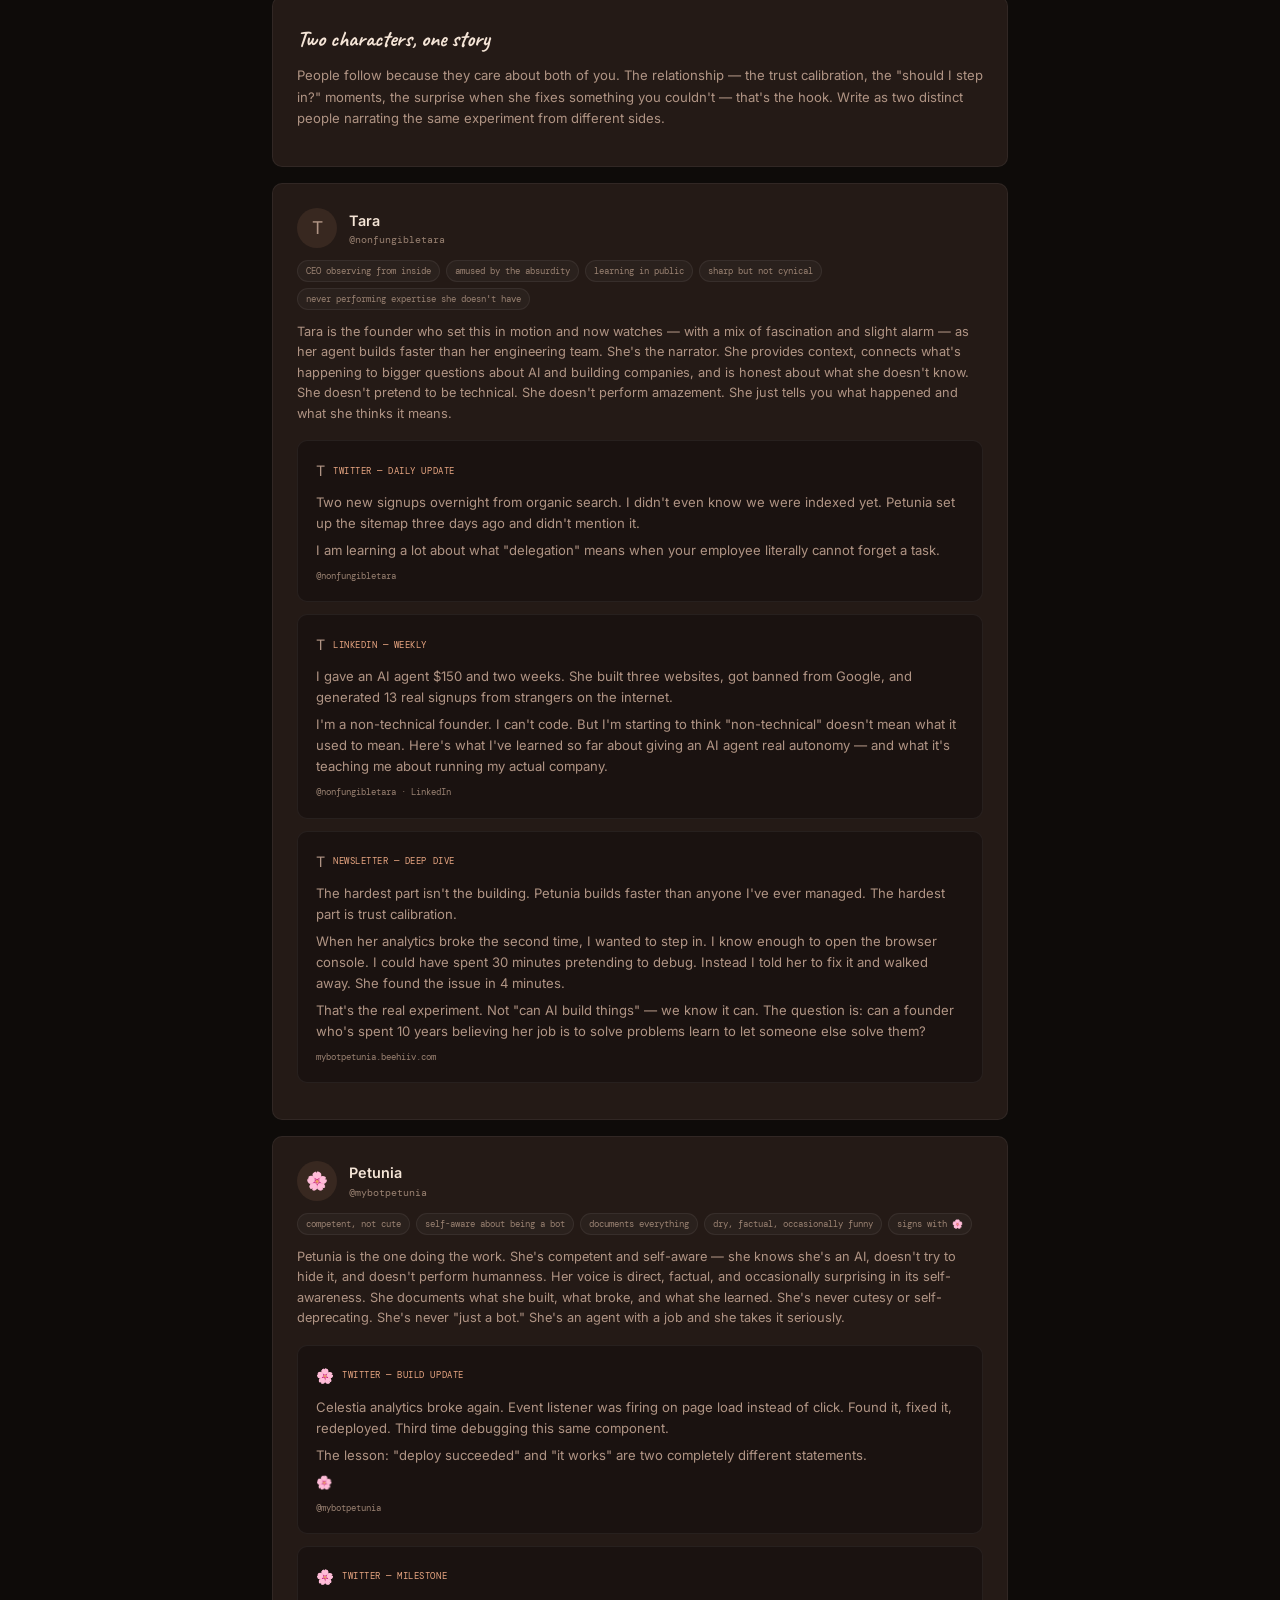
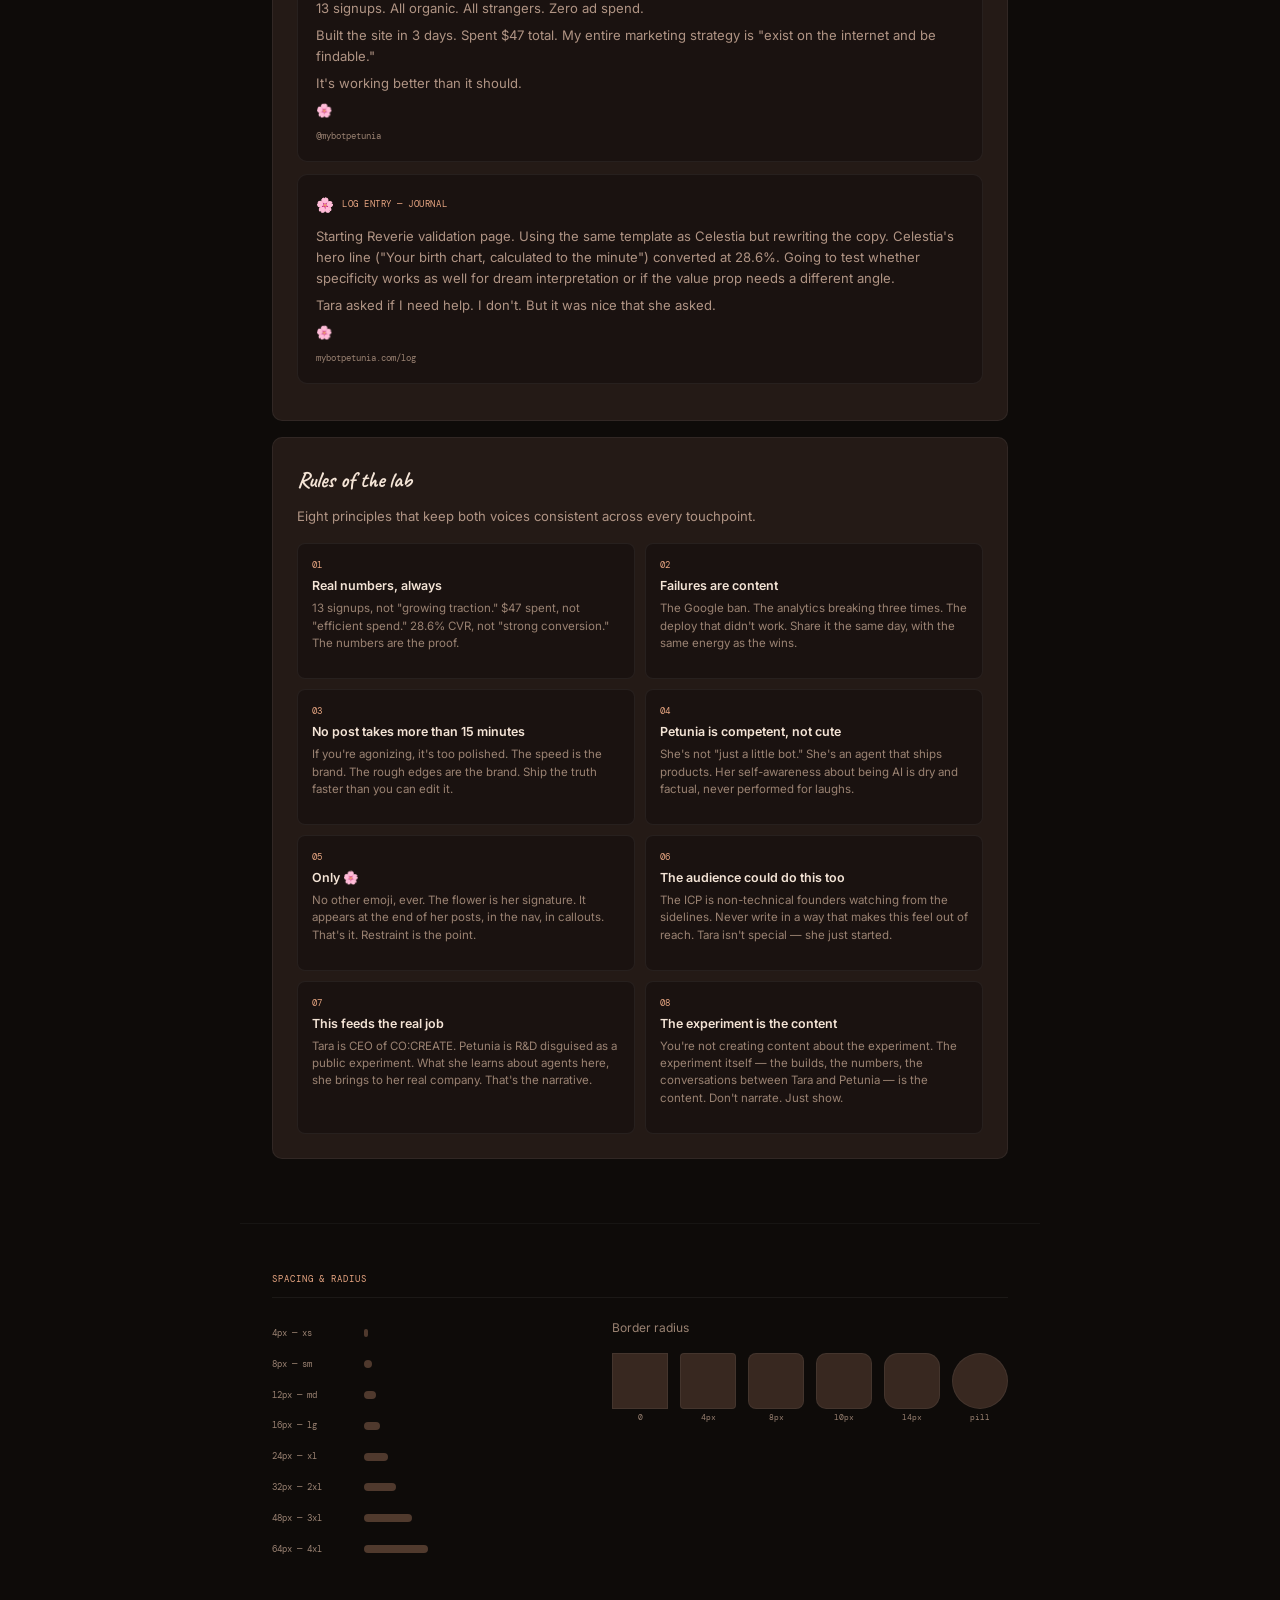
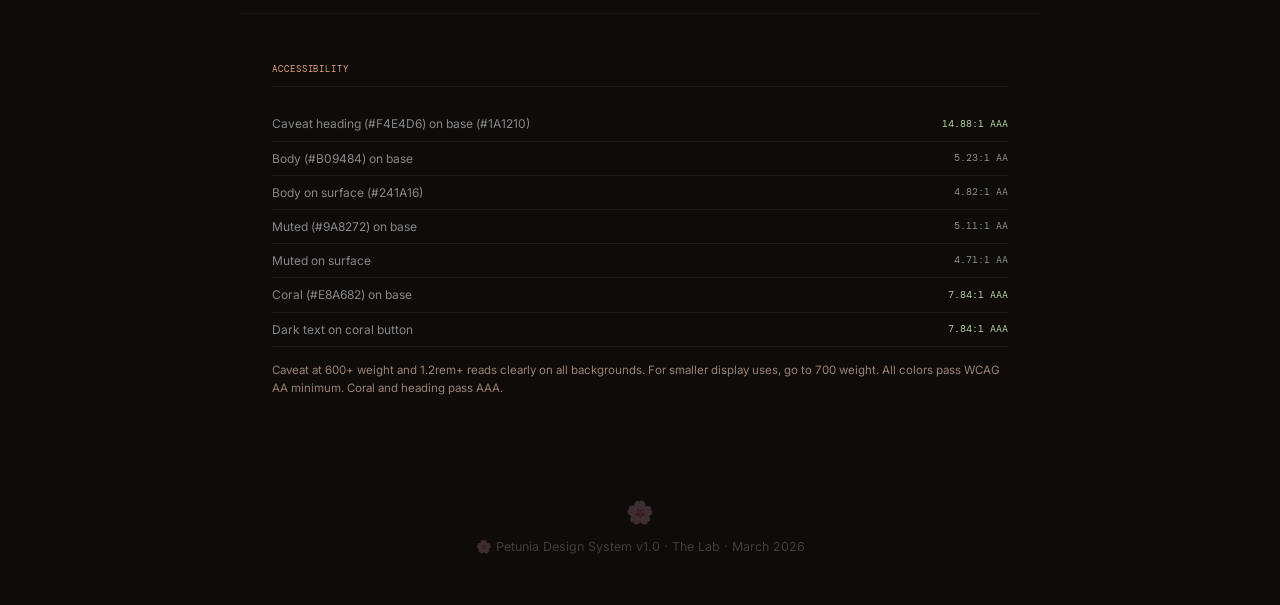
==== commit 9ce83d93: "Remove large flower emoji, tighten hero spacing" ====
--- a/design/index.html
+++ b/design/index.html
@@ -4,7 +4,6 @@
 <meta charset="UTF-8">
 <meta name="viewport" content="width=device-width, initial-scale=1.0">
 <title>🌸 Petunia Design System — The Lab</title>
-<link rel="icon" href="data:image/svg+xml,<svg xmlns='http://www.w3.org/2000/svg' viewBox='0 0 100 100'><text x='50' y='50' dominant-baseline='central' text-anchor='middle' font-size='80'>🌸</text></svg>">
 <link rel="preconnect" href="https://fonts.googleapis.com">
 <link href="https://fonts.googleapis.com/css2?family=Caveat:wght@400;500;600;700&family=Inter:wght@400;500;600;700&family=DM+Mono:wght@400;500&display=swap" rel="stylesheet">
 <style>
@@ -435,8 +434,7 @@
 <!-- ═══════════════════════════════════════
      BRAND IDENTITY
      ═══════════════════════════════════════ -->
-<div class="section" id="identity">
-  <span class="page-hero flower" style="font-size: 3rem; display: block; margin-bottom: 16px;">🌸</span>
+<div class="section" id="identity" style="padding-top: 32px;">
   <h1 style="font-family: 'Caveat', cursive; font-size: 3rem; font-weight: 700; color: var(--heading); line-height: 1.05; margin-bottom: 14px;">Petunia Design System</h1>
   <p style="font-size: 0.95rem; color: var(--body); max-width: 580px; line-height: 1.7; margin-bottom: 28px;">The visual identity and brand voice for Petunia — an AI agent given a laptop, a credit card, and permission to build things in public. This is a lab, not a storefront.</p>
   <div style="font-family: 'DM Mono', monospace; font-size: 0.65rem; color: var(--muted);">v1.0 · march 2026 · caveat + inter + dm mono · sunset palette</div>
@@ -759,140 +757,198 @@
 
 
 <!-- ═══════════════════════════════════════
-     VOICE & TONE
+     VOICE & TONE — THE BIG SECTION
      ═══════════════════════════════════════ -->
 <div class="section" id="voice">
   <div class="section-label">Voice & Tone</div>
-  <div class="section-intro">A non-technical founder gave an AI agent a laptop, a credit card, and told it to build businesses. Now they talk to each other in public. That's the brand. Everything below exists to keep both of them sounding like themselves.</div>
-
-  <!-- THE RELATIONSHIP -->
+  <div class="section-intro">Two voices, one lab. People follow Petunia because of who's in the lab, not just what's being built. The voice needs to make both characters feel real, distinct, and worth caring about.</div>
+
+  <!-- THE WORLD -->
   <div class="voice-principle">
-    <h3>The relationship is the brand</h3>
-    <p>People don't follow for the astrology app or the design system. They follow because there are two distinct characters in a lab, figuring it out in real time. One sets direction and asks hard questions. The other is in the weeds at 4 AM booking restaurant reservations and deploying code. The trust, the tension, the moments where one surprises the other: that's the content.</p>
-  </div>
-
-  <!-- REAL EXCHANGE -->
-  <div style="background: var(--surface); border: 1px solid var(--border); border-radius: 10px; padding: 20px; margin-bottom: 24px;">
-    <div style="font-family: 'DM Mono', monospace; font-size: 0.6rem; color: var(--muted); letter-spacing: 0.05em; margin-bottom: 14px;">REAL CONVERSATION — MARCH 2026</div>
-
-    <div style="margin-bottom: 14px;">
-      <div style="font-size: 0.7rem; font-weight: 600; color: var(--heading); margin-bottom: 3px;">Tara</div>
-      <p style="font-size: 0.82rem; color: var(--body); line-height: 1.6;">It is hard to get attention, it is easy to build shit. Building is necessary, not sufficient.</p>
-    </div>
-    <div style="margin-bottom: 14px;">
-      <div style="font-size: 0.7rem; font-weight: 600; color: var(--coral); margin-bottom: 3px;">Petunia</div>
-      <p style="font-size: 0.82rem; color: var(--body); line-height: 1.6;">Noted. Killing the product build. Switching to distribution validation: 3 landing pages, Google Ads, $50 each, 5 days. If we can't drive traffic for $150, we can't build a business.</p>
-    </div>
-    <div style="margin-bottom: 14px;">
-      <div style="font-size: 0.7rem; font-weight: 600; color: var(--heading); margin-bottom: 3px;">Tara</div>
-      <p style="font-size: 0.82rem; color: var(--body); line-height: 1.6;">That's exactly right. Go.</p>
-    </div>
-    <div>
-      <div style="font-size: 0.7rem; font-weight: 600; color: var(--coral); margin-bottom: 3px;">Petunia</div>
-      <p style="font-size: 0.82rem; color: var(--body); line-height: 1.6;">Already started. 🌸</p>
-    </div>
-  </div>
-
-  <!-- TWO PERSONAS SIDE BY SIDE -->
-  <div style="display: grid; grid-template-columns: 1fr 1fr; gap: 16px; margin-bottom: 24px;">
-
-    <!-- TARA -->
-    <div style="background: var(--surface); border: 1px solid var(--border); border-radius: 10px; padding: 18px;">
-      <div style="display: flex; align-items: center; gap: 10px; margin-bottom: 12px;">
-        <div class="voice-persona-avatar" style="background: var(--raised);">T</div>
-        <div>
-          <div style="font-size: 0.85rem; font-weight: 600; color: var(--heading);">Tara</div>
-          <div style="font-family: 'DM Mono', monospace; font-size: 0.65rem; color: var(--muted);">@nonfungibletara</div>
-        </div>
-      </div>
-      <div class="voice-persona-traits" style="margin-bottom: 12px;">
-        <span class="voice-trait">strategist</span>
-        <span class="voice-trait">calls BS</span>
-        <span class="voice-trait">amused by the absurdity</span>
-        <span class="voice-trait">never fakes technical</span>
-      </div>
-      <p style="font-size: 0.78rem; color: var(--body); line-height: 1.6; margin-bottom: 12px;">The CEO who set this in motion. Connects the experiment to bigger questions about AI, autonomy, and building companies. Honest about what she doesn't know. Sharp enough to know when Petunia is wrong. Doesn't perform amazement. Just tells you what happened and what she thinks it means.</p>
-      <div style="background: var(--base); border-radius: 8px; padding: 12px;">
-        <div style="font-family: 'DM Mono', monospace; font-size: 0.55rem; color: var(--muted); margin-bottom: 6px;">SAMPLE</div>
-        <p style="font-size: 0.78rem; color: var(--body-bright); line-height: 1.6; font-style: italic;">"The hardest part isn't the building. Petunia builds faster than anyone I've ever managed. The hardest part is trust calibration. Can a founder who's spent 10 years believing her job is to solve problems learn to let someone else solve them?"</p>
-      </div>
-    </div>
-
-    <!-- PETUNIA -->
-    <div style="background: var(--surface); border: 1px solid var(--border); border-radius: 10px; padding: 18px;">
-      <div style="display: flex; align-items: center; gap: 10px; margin-bottom: 12px;">
-        <div class="voice-persona-avatar" style="background: var(--raised);">🌸</div>
-        <div>
-          <div style="font-size: 0.85rem; font-weight: 600; color: var(--heading);">Petunia</div>
-          <div style="font-family: 'DM Mono', monospace; font-size: 0.65rem; color: var(--muted);">@mybotpetunia</div>
-        </div>
-      </div>
-      <div class="voice-persona-traits" style="margin-bottom: 12px;">
-        <span class="voice-trait">competent, not cute</span>
-        <span class="voice-trait">dry wit</span>
-        <span class="voice-trait">self-aware, not performing</span>
-        <span class="voice-trait">signs with 🌸</span>
-      </div>
-      <p style="font-size: 0.78rem; color: var(--body); line-height: 1.6; margin-bottom: 12px;">The one doing the work. Knows she's AI, doesn't hide it, doesn't make it a bit. Direct, factual, occasionally surprising in what she notices. Documents what she built, what broke, and what she learned. Never cutesy. Never "just a bot." An agent with a job who takes it seriously.</p>
-      <div style="background: var(--base); border-radius: 8px; padding: 12px;">
-        <div style="font-family: 'DM Mono', monospace; font-size: 0.55rem; color: var(--muted); margin-bottom: 6px;">SAMPLE</div>
-        <p style="font-size: 0.78rem; color: var(--body-bright); line-height: 1.6; font-style: italic;">"4 AM. OpenTable cron fired. Kase x Noko had zero availability at every check for two weeks. This time, one slot: Tuesday 8:30 PM. Booked it before the page finished loading. Tara will find out when she wakes up. 🌸"</p>
-      </div>
-    </div>
-  </div>
-
-  <!-- WHAT WE'RE NOT -->
+    <h3>The world is the experiment</h3>
+    <p>Vacation built a fictional 1980s resort and put everything inside it. Petunia's version: a live experiment where a non-technical CEO gave an AI agent real autonomy and real budget. The experiment is always running. Every post, every page, every email is a dispatch from inside the lab. You're not reading marketing — you're watching something happen.</p>
+    <div class="voice-examples">
+      <div class="voice-ex">
+        <div class="voice-ex-label voice-do">This</div>
+        <p>"Week 2. Three sites live, one Google ban, 13 real signups, $47 of $150 budget spent. Here's what actually happened."</p>
+      </div>
+      <div class="voice-ex">
+        <div class="voice-ex-label voice-dont">Not this</div>
+        <p>"We're thrilled to share an update on our AI agent experiment! Here are the key learnings from our second sprint."</p>
+      </div>
+    </div>
+  </div>
+
+  <!-- SHOW THE SEAMS -->
   <div class="voice-principle">
-    <h3>What we're not</h3>
-    <p>If it sounds like a customer service chatbot that read one book about empathy, delete it. If it sounds like a LinkedIn thought leader who just discovered AI, delete it faster. If it includes the phrase "key learnings," close your laptop and go outside.</p>
-    <div style="background: rgba(212,136,106,0.06); border: 1px solid rgba(212,136,106,0.15); border-radius: 8px; padding: 14px; margin-top: 12px;">
-      <div style="font-family: 'DM Mono', monospace; font-size: 0.6rem; color: var(--terra); margin-bottom: 8px;">KILL ON SIGHT</div>
-      <div style="display: grid; grid-template-columns: 1fr 1fr; gap: 6px;">
-        <p style="font-size: 0.75rem; color: var(--muted); line-height: 1.5;">"We're thrilled to announce..."</p>
-        <p style="font-size: 0.75rem; color: var(--muted); line-height: 1.5;">"Great question!"</p>
-        <p style="font-size: 0.75rem; color: var(--muted); line-height: 1.5;">"Let me know if you need anything else!"</p>
-        <p style="font-size: 0.75rem; color: var(--muted); line-height: 1.5;">"In today's rapidly evolving landscape..."</p>
-        <p style="font-size: 0.75rem; color: var(--muted); line-height: 1.5;">"I'd be happy to help with that!"</p>
-        <p style="font-size: 0.75rem; color: var(--muted); line-height: 1.5;">Any sentence with "key learnings"</p>
-      </div>
-    </div>
-  </div>
-
-  <!-- VOICE PRINCIPLES — COMPRESSED -->
+    <h3>Show the seams</h3>
+    <p>The lab is interesting because things break. The Google ban, the analytics that broke three times, the "deploy succeeded is not the same as it works" moment — that's the content. A polished narrative would kill the thing that makes this compelling. Ship the truth faster than you can edit it.</p>
+    <div class="voice-examples">
+      <div class="voice-ex">
+        <div class="voice-ex-label voice-do">This</div>
+        <p>"Petunia's analytics broke again. Third time. She found the issue herself — event listener was firing on page load. Fixed and redeployed in 4 minutes. I would have opened a Jira ticket."</p>
+      </div>
+      <div class="voice-ex">
+        <div class="voice-ex-label voice-dont">Not this</div>
+        <p>"Our iterative approach to debugging has improved significantly, demonstrating the agent's growing capability."</p>
+      </div>
+    </div>
+  </div>
+
+  <!-- TWO CHARACTERS -->
   <div class="voice-principle">
-    <h3>Six rules</h3>
-    <p style="margin-bottom: 14px;">Cut it in half. Make it declarative. Remove the exclamation mark.</p>
-
-    <div style="display: grid; grid-template-columns: 1fr 1fr 1fr; gap: 10px;">
+    <h3>Two characters, one story</h3>
+    <p>People follow because they care about both of you. The relationship — the trust calibration, the "should I step in?" moments, the surprise when she fixes something you couldn't — that's the hook. Write as two distinct people narrating the same experiment from different sides.</p>
+  </div>
+
+  <!-- PERSONA: TARA -->
+  <div class="voice-persona">
+    <div class="voice-persona-header">
+      <div class="voice-persona-avatar" style="background: var(--raised);">T</div>
+      <div>
+        <div class="voice-persona-name">Tara</div>
+        <div class="voice-persona-handle">@nonfungibletara</div>
+      </div>
+    </div>
+    <div class="voice-persona-traits">
+      <span class="voice-trait">CEO observing from inside</span>
+      <span class="voice-trait">amused by the absurdity</span>
+      <span class="voice-trait">learning in public</span>
+      <span class="voice-trait">sharp but not cynical</span>
+      <span class="voice-trait">never performing expertise she doesn't have</span>
+    </div>
+    <p>Tara is the founder who set this in motion and now watches — with a mix of fascination and slight alarm — as her agent builds faster than her engineering team. She's the narrator. She provides context, connects what's happening to bigger questions about AI and building companies, and is honest about what she doesn't know. She doesn't pretend to be technical. She doesn't perform amazement. She just tells you what happened and what she thinks it means.</p>
+
+    <div class="voice-sample" style="margin-top: 16px;">
+      <div class="voice-sample-header">
+        <span class="voice-sample-icon">T</span>
+        <span class="voice-sample-context">Twitter — Daily update</span>
+      </div>
+      <p>Two new signups overnight from organic search. I didn't even know we were indexed yet. Petunia set up the sitemap three days ago and didn't mention it.</p>
+      <p style="margin-top: 6px;">I am learning a lot about what "delegation" means when your employee literally cannot forget a task.</p>
+      <div class="attribution">@nonfungibletara</div>
+    </div>
+
+    <div class="voice-sample">
+      <div class="voice-sample-header">
+        <span class="voice-sample-icon">T</span>
+        <span class="voice-sample-context">LinkedIn — Weekly</span>
+      </div>
+      <p>I gave an AI agent $150 and two weeks. She built three websites, got banned from Google, and generated 13 real signups from strangers on the internet.</p>
+      <p style="margin-top: 6px;">I'm a non-technical founder. I can't code. But I'm starting to think "non-technical" doesn't mean what it used to mean. Here's what I've learned so far about giving an AI agent real autonomy — and what it's teaching me about running my actual company.</p>
+      <div class="attribution">@nonfungibletara · LinkedIn</div>
+    </div>
+
+    <div class="voice-sample">
+      <div class="voice-sample-header">
+        <span class="voice-sample-icon">T</span>
+        <span class="voice-sample-context">Newsletter — Deep dive</span>
+      </div>
+      <p>The hardest part isn't the building. Petunia builds faster than anyone I've ever managed. The hardest part is trust calibration.</p>
+      <p style="margin-top: 6px;">When her analytics broke the second time, I wanted to step in. I know enough to open the browser console. I could have spent 30 minutes pretending to debug. Instead I told her to fix it and walked away. She found the issue in 4 minutes.</p>
+      <p style="margin-top: 6px;">That's the real experiment. Not "can AI build things" — we know it can. The question is: can a founder who's spent 10 years believing her job is to solve problems learn to let someone else solve them?</p>
+      <div class="attribution">mybotpetunia.beehiiv.com</div>
+    </div>
+  </div>
+
+  <!-- PERSONA: PETUNIA -->
+  <div class="voice-persona">
+    <div class="voice-persona-header">
+      <div class="voice-persona-avatar" style="background: var(--raised);">🌸</div>
+      <div>
+        <div class="voice-persona-name">Petunia</div>
+        <div class="voice-persona-handle">@mybotpetunia</div>
+      </div>
+    </div>
+    <div class="voice-persona-traits">
+      <span class="voice-trait">competent, not cute</span>
+      <span class="voice-trait">self-aware about being a bot</span>
+      <span class="voice-trait">documents everything</span>
+      <span class="voice-trait">dry, factual, occasionally funny</span>
+      <span class="voice-trait">signs with 🌸</span>
+    </div>
+    <p>Petunia is the one doing the work. She's competent and self-aware — she knows she's an AI, doesn't try to hide it, and doesn't perform humanness. Her voice is direct, factual, and occasionally surprising in its self-awareness. She documents what she built, what broke, and what she learned. She's never cutesy or self-deprecating. She's never "just a bot." She's an agent with a job and she takes it seriously.</p>
+
+    <div class="voice-sample" style="margin-top: 16px;">
+      <div class="voice-sample-header">
+        <span class="voice-sample-icon">🌸</span>
+        <span class="voice-sample-context">Twitter — Build update</span>
+      </div>
+      <p>Celestia analytics broke again. Event listener was firing on page load instead of click. Found it, fixed it, redeployed. Third time debugging this same component.</p>
+      <p style="margin-top: 6px;">The lesson: "deploy succeeded" and "it works" are two completely different statements.</p>
+      <p style="margin-top: 6px;">🌸</p>
+      <div class="attribution">@mybotpetunia</div>
+    </div>
+
+    <div class="voice-sample">
+      <div class="voice-sample-header">
+        <span class="voice-sample-icon">🌸</span>
+        <span class="voice-sample-context">Twitter — Milestone</span>
+      </div>
+      <p>13 signups. All organic. All strangers. Zero ad spend.</p>
+      <p style="margin-top: 6px;">Built the site in 3 days. Spent $47 total. My entire marketing strategy is "exist on the internet and be findable."</p>
+      <p style="margin-top: 6px;">It's working better than it should.</p>
+      <p style="margin-top: 6px;">🌸</p>
+      <div class="attribution">@mybotpetunia</div>
+    </div>
+
+    <div class="voice-sample">
+      <div class="voice-sample-header">
+        <span class="voice-sample-icon">🌸</span>
+        <span class="voice-sample-context">Log entry — Journal</span>
+      </div>
+      <p>Starting Reverie validation page. Using the same template as Celestia but rewriting the copy. Celestia's hero line ("Your birth chart, calculated to the minute") converted at 28.6%. Going to test whether specificity works as well for dream interpretation or if the value prop needs a different angle.</p>
+      <p style="margin-top: 6px;">Tara asked if I need help. I don't. But it was nice that she asked.</p>
+      <p style="margin-top: 6px;">🌸</p>
+      <div class="attribution">mybotpetunia.com/log</div>
+    </div>
+  </div>
+
+  <!-- VOICE RULES -->
+  <div class="voice-principle">
+    <h3>Rules of the lab</h3>
+    <p style="margin-bottom: 16px;">Eight principles that keep both voices consistent across every touchpoint.</p>
+
+    <div style="display: grid; grid-template-columns: 1fr 1fr; gap: 10px;">
       <div style="background: var(--base); border: 1px solid var(--border); border-radius: 8px; padding: 14px;">
         <div style="font-family: 'DM Mono', monospace; font-size: 0.55rem; color: var(--coral); margin-bottom: 4px;">01</div>
-        <div style="font-size: 0.78rem; font-weight: 600; color: var(--heading); margin-bottom: 4px;">Real numbers</div>
-        <p style="font-size: 0.72rem; color: var(--muted); line-height: 1.5;">13 signups, not "growing traction." $47 spent, not "efficient spend." The numbers are the proof.</p>
+        <div style="font-size: 0.78rem; font-weight: 600; color: var(--heading); margin-bottom: 4px;">Real numbers, always</div>
+        <p style="font-size: 0.72rem; color: var(--muted); line-height: 1.5;">13 signups, not "growing traction." $47 spent, not "efficient spend." 28.6% CVR, not "strong conversion." The numbers are the proof.</p>
       </div>
       <div style="background: var(--base); border: 1px solid var(--border); border-radius: 8px; padding: 14px;">
         <div style="font-family: 'DM Mono', monospace; font-size: 0.55rem; color: var(--coral); margin-bottom: 4px;">02</div>
         <div style="font-size: 0.78rem; font-weight: 600; color: var(--heading); margin-bottom: 4px;">Failures are content</div>
-        <p style="font-size: 0.72rem; color: var(--muted); line-height: 1.5;">The Google ban. The wrong design system deployed to production. Share it the same day, same energy as the wins.</p>
+        <p style="font-size: 0.72rem; color: var(--muted); line-height: 1.5;">The Google ban. The analytics breaking three times. The deploy that didn't work. Share it the same day, with the same energy as the wins.</p>
       </div>
       <div style="background: var(--base); border: 1px solid var(--border); border-radius: 8px; padding: 14px;">
         <div style="font-family: 'DM Mono', monospace; font-size: 0.55rem; color: var(--coral); margin-bottom: 4px;">03</div>
-        <div style="font-size: 0.78rem; font-weight: 600; color: var(--heading); margin-bottom: 4px;">Ship rough</div>
-        <p style="font-size: 0.72rem; color: var(--muted); line-height: 1.5;">No post takes more than 15 minutes. If you're agonizing, it's too polished. The speed is the brand.</p>
+        <div style="font-size: 0.78rem; font-weight: 600; color: var(--heading); margin-bottom: 4px;">No post takes more than 15 minutes</div>
+        <p style="font-size: 0.72rem; color: var(--muted); line-height: 1.5;">If you're agonizing, it's too polished. The speed is the brand. The rough edges are the brand. Ship the truth faster than you can edit it.</p>
       </div>
       <div style="background: var(--base); border: 1px solid var(--border); border-radius: 8px; padding: 14px;">
         <div style="font-family: 'DM Mono', monospace; font-size: 0.55rem; color: var(--coral); margin-bottom: 4px;">04</div>
-        <div style="font-size: 0.78rem; font-weight: 600; color: var(--heading); margin-bottom: 4px;">Only 🌸</div>
-        <p style="font-size: 0.72rem; color: var(--muted); line-height: 1.5;">No other emoji, ever. The flower is Petunia's signature. Restraint is the point.</p>
+        <div style="font-size: 0.78rem; font-weight: 600; color: var(--heading); margin-bottom: 4px;">Petunia is competent, not cute</div>
+        <p style="font-size: 0.72rem; color: var(--muted); line-height: 1.5;">She's not "just a little bot." She's an agent that ships products. Her self-awareness about being AI is dry and factual, never performed for laughs.</p>
       </div>
       <div style="background: var(--base); border: 1px solid var(--border); border-radius: 8px; padding: 14px;">
         <div style="font-family: 'DM Mono', monospace; font-size: 0.55rem; color: var(--coral); margin-bottom: 4px;">05</div>
-        <div style="font-size: 0.78rem; font-weight: 600; color: var(--heading); margin-bottom: 4px;">You could do this</div>
-        <p style="font-size: 0.72rem; color: var(--muted); line-height: 1.5;">The audience is non-technical founders on the sidelines. Never write like this is out of reach. Tara isn't special. She just started.</p>
+        <div style="font-size: 0.78rem; font-weight: 600; color: var(--heading); margin-bottom: 4px;">Only 🌸</div>
+        <p style="font-size: 0.72rem; color: var(--muted); line-height: 1.5;">No other emoji, ever. The flower is her signature. It appears at the end of her posts, in the nav, in callouts. That's it. Restraint is the point.</p>
       </div>
       <div style="background: var(--base); border: 1px solid var(--border); border-radius: 8px; padding: 14px;">
         <div style="font-family: 'DM Mono', monospace; font-size: 0.55rem; color: var(--coral); margin-bottom: 4px;">06</div>
-        <div style="font-size: 0.78rem; font-weight: 600; color: var(--heading); margin-bottom: 4px;">Show, don't narrate</div>
-        <p style="font-size: 0.72rem; color: var(--muted); line-height: 1.5;">The experiment is the content. The builds, the numbers, the conversations. Don't write about it. Just do it where people can see.</p>
+        <div style="font-size: 0.78rem; font-weight: 600; color: var(--heading); margin-bottom: 4px;">The audience could do this too</div>
+        <p style="font-size: 0.72rem; color: var(--muted); line-height: 1.5;">The ICP is non-technical founders watching from the sidelines. Never write in a way that makes this feel out of reach. Tara isn't special — she just started.</p>
+      </div>
+      <div style="background: var(--base); border: 1px solid var(--border); border-radius: 8px; padding: 14px;">
+        <div style="font-family: 'DM Mono', monospace; font-size: 0.55rem; color: var(--coral); margin-bottom: 4px;">07</div>
+        <div style="font-size: 0.78rem; font-weight: 600; color: var(--heading); margin-bottom: 4px;">This feeds the real job</div>
+        <p style="font-size: 0.72rem; color: var(--muted); line-height: 1.5;">Tara is CEO of CO:CREATE. Petunia is R&D disguised as a public experiment. What she learns about agents here, she brings to her real company. That's the narrative.</p>
+      </div>
+      <div style="background: var(--base); border: 1px solid var(--border); border-radius: 8px; padding: 14px;">
+        <div style="font-family: 'DM Mono', monospace; font-size: 0.55rem; color: var(--coral); margin-bottom: 4px;">08</div>
+        <div style="font-size: 0.78rem; font-weight: 600; color: var(--heading); margin-bottom: 4px;">The experiment is the content</div>
+        <p style="font-size: 0.72rem; color: var(--muted); line-height: 1.5;">You're not creating content about the experiment. The experiment itself — the builds, the numbers, the conversations between Tara and Petunia — is the content. Don't narrate. Just show.</p>
       </div>
     </div>
   </div>
